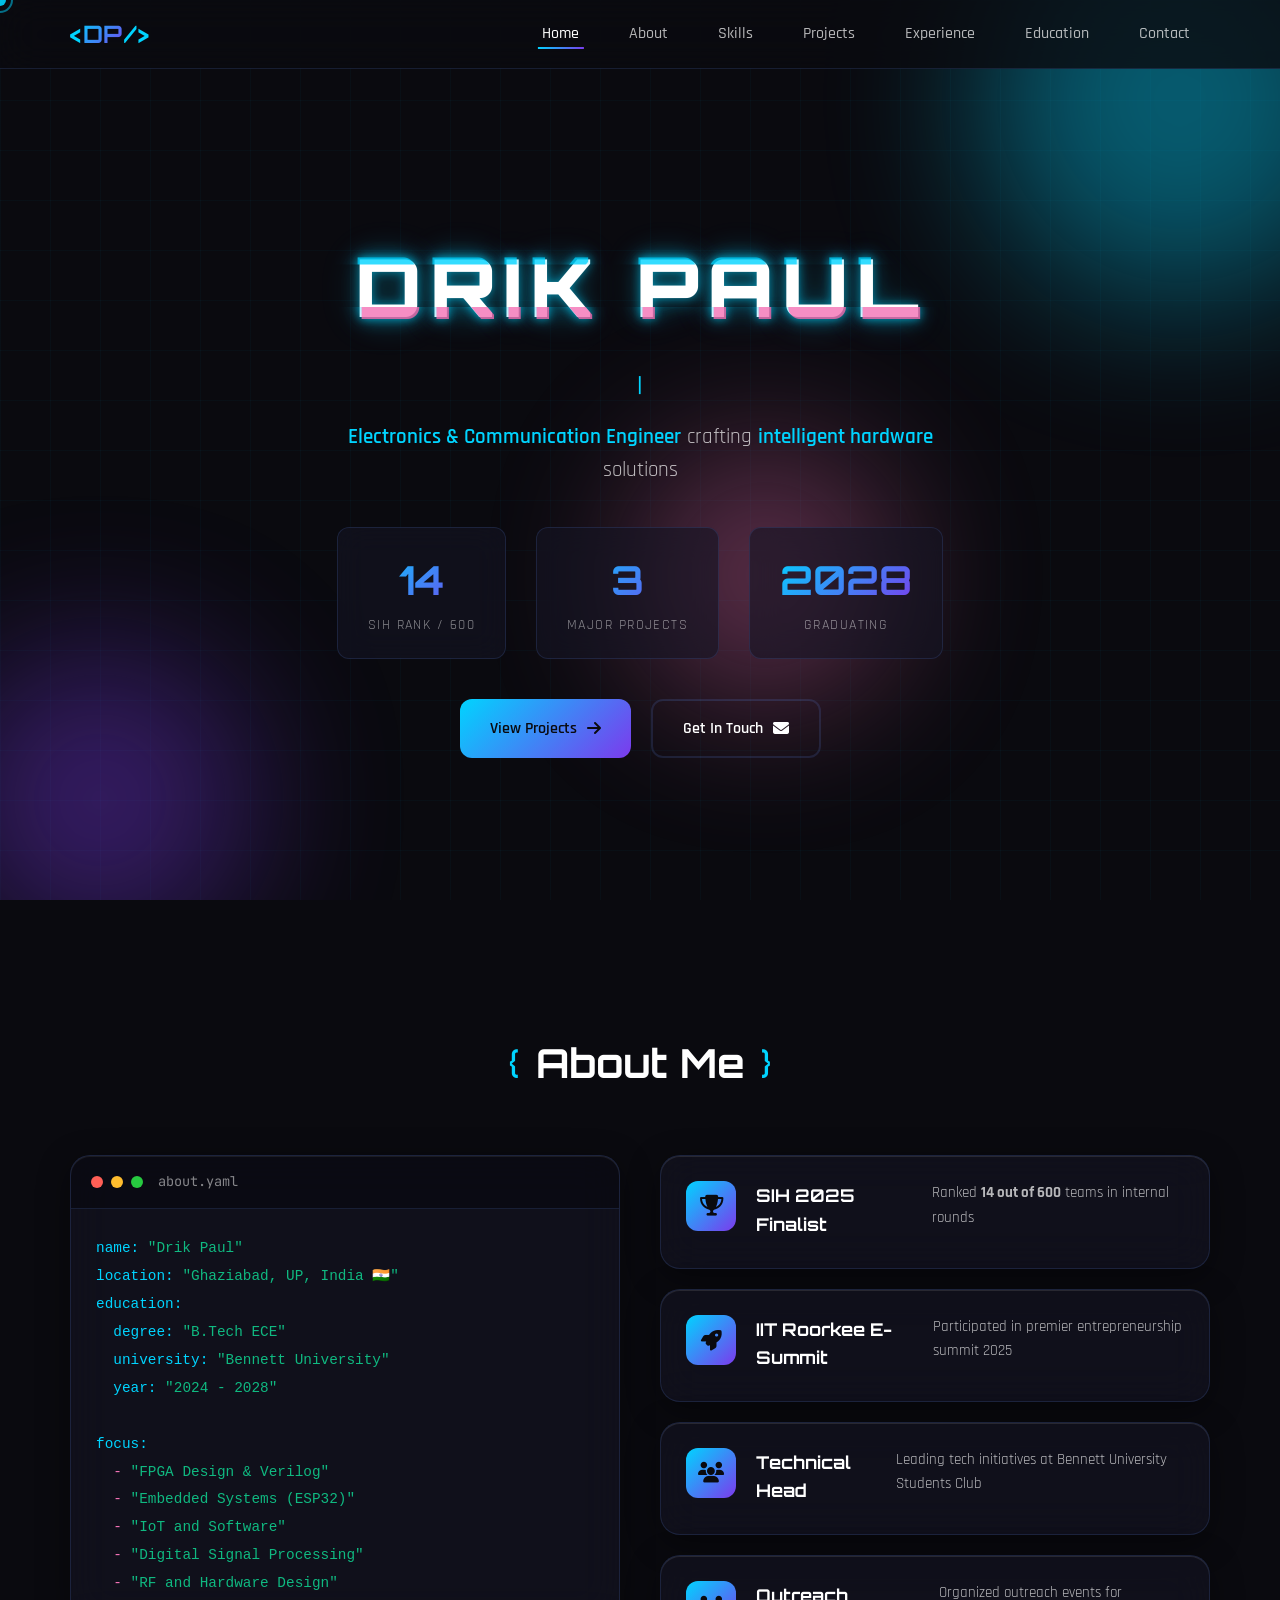
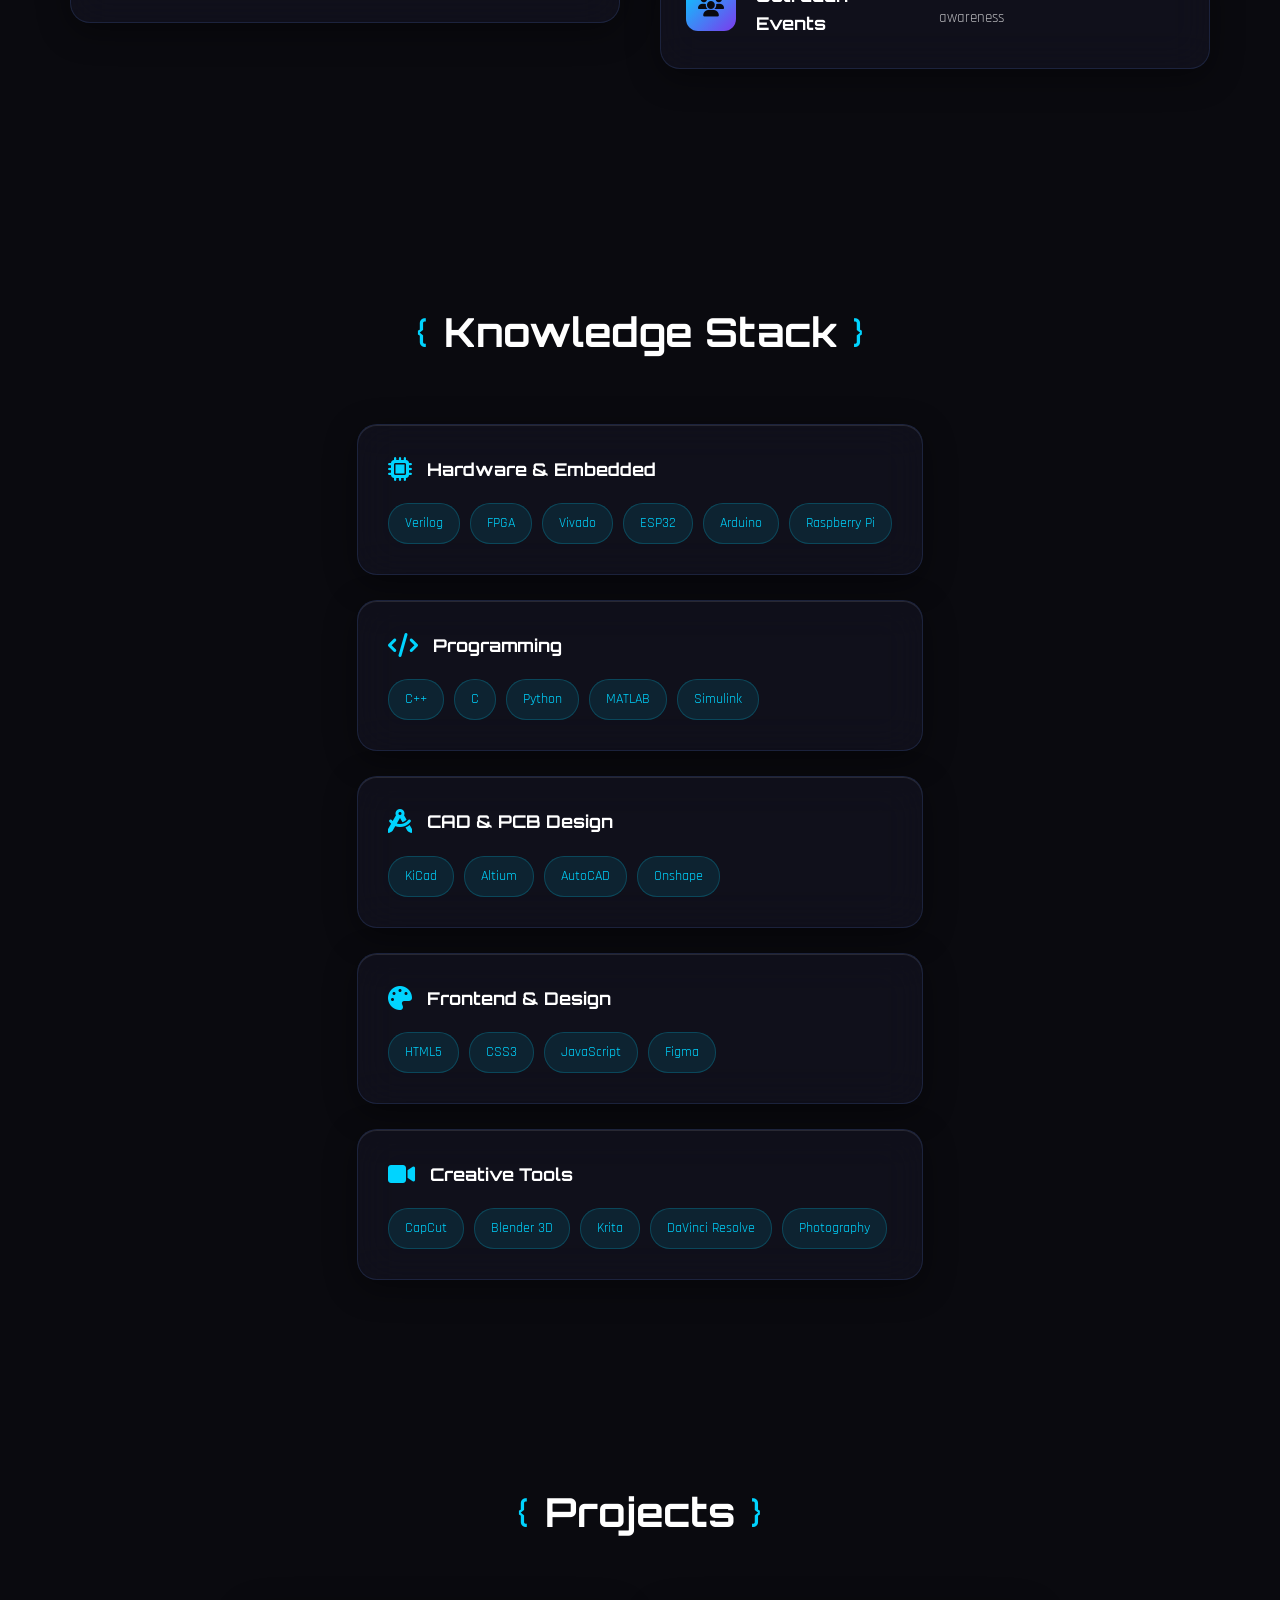
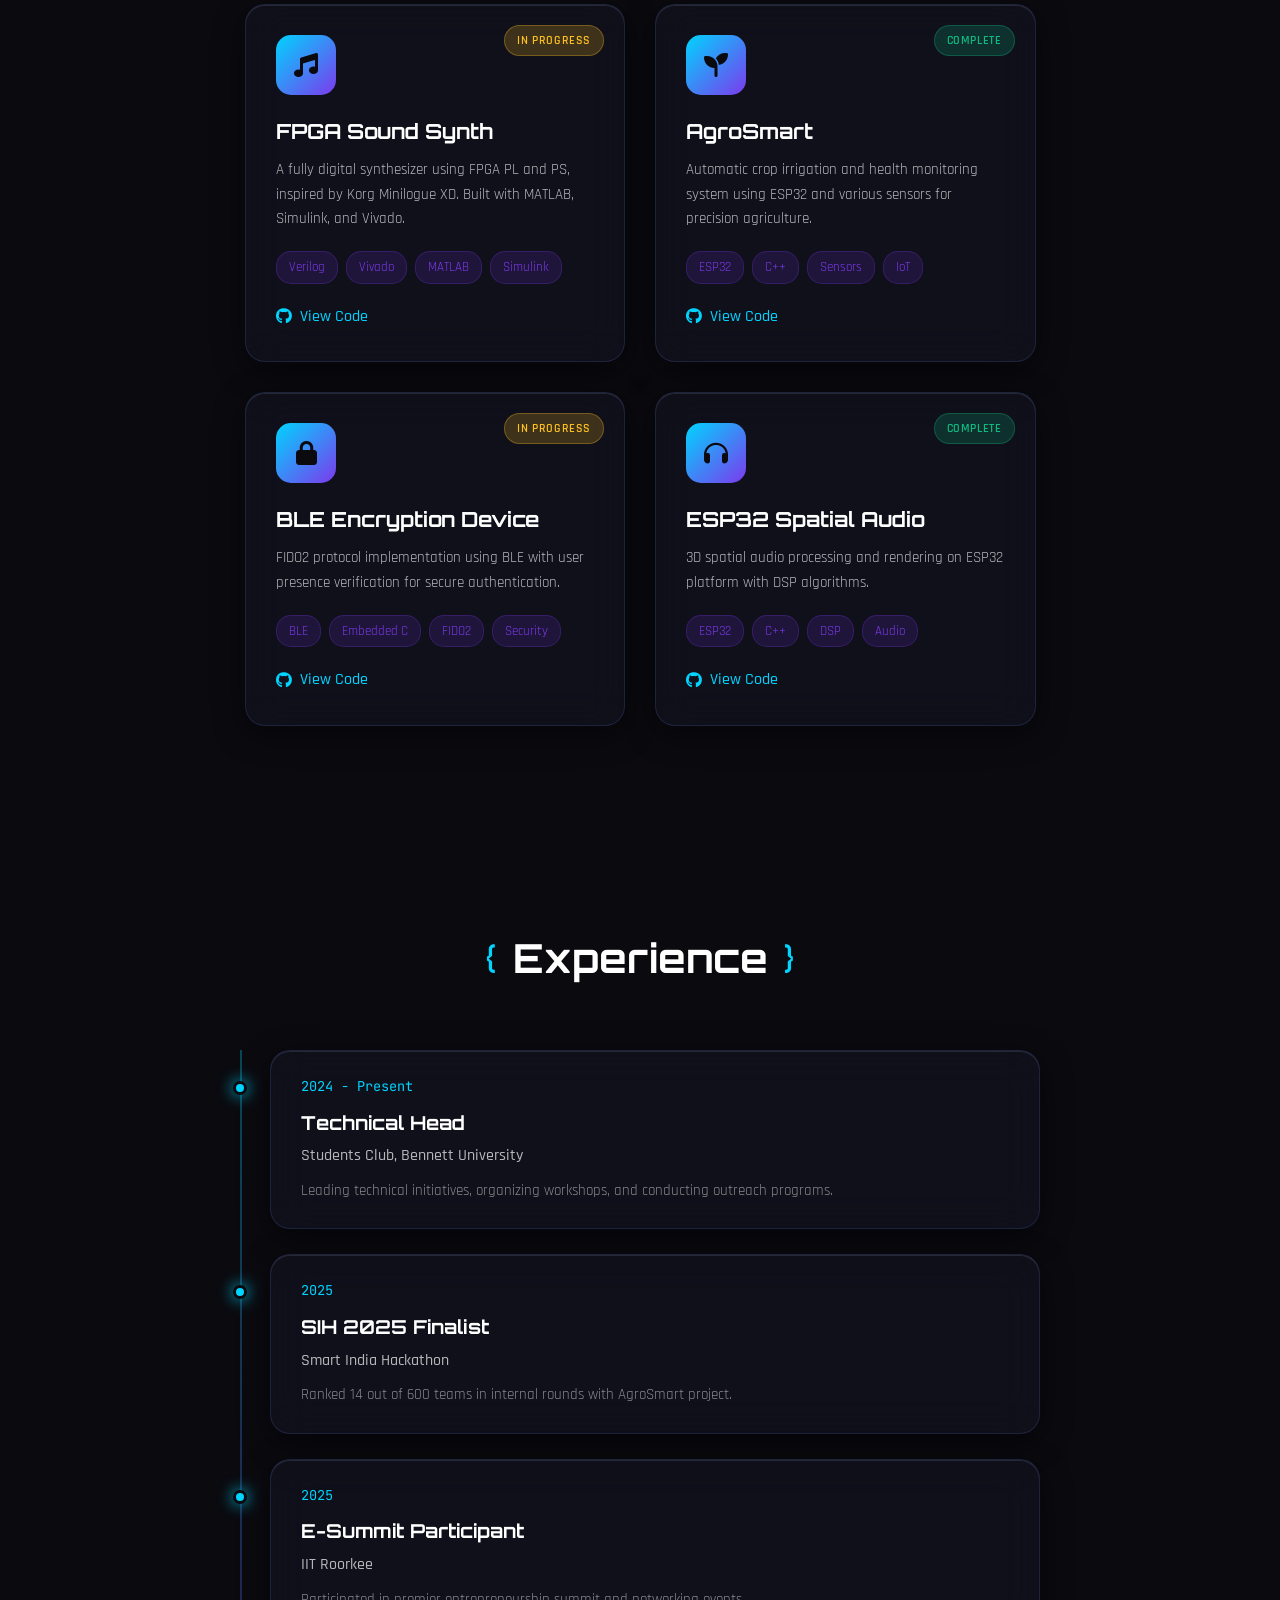
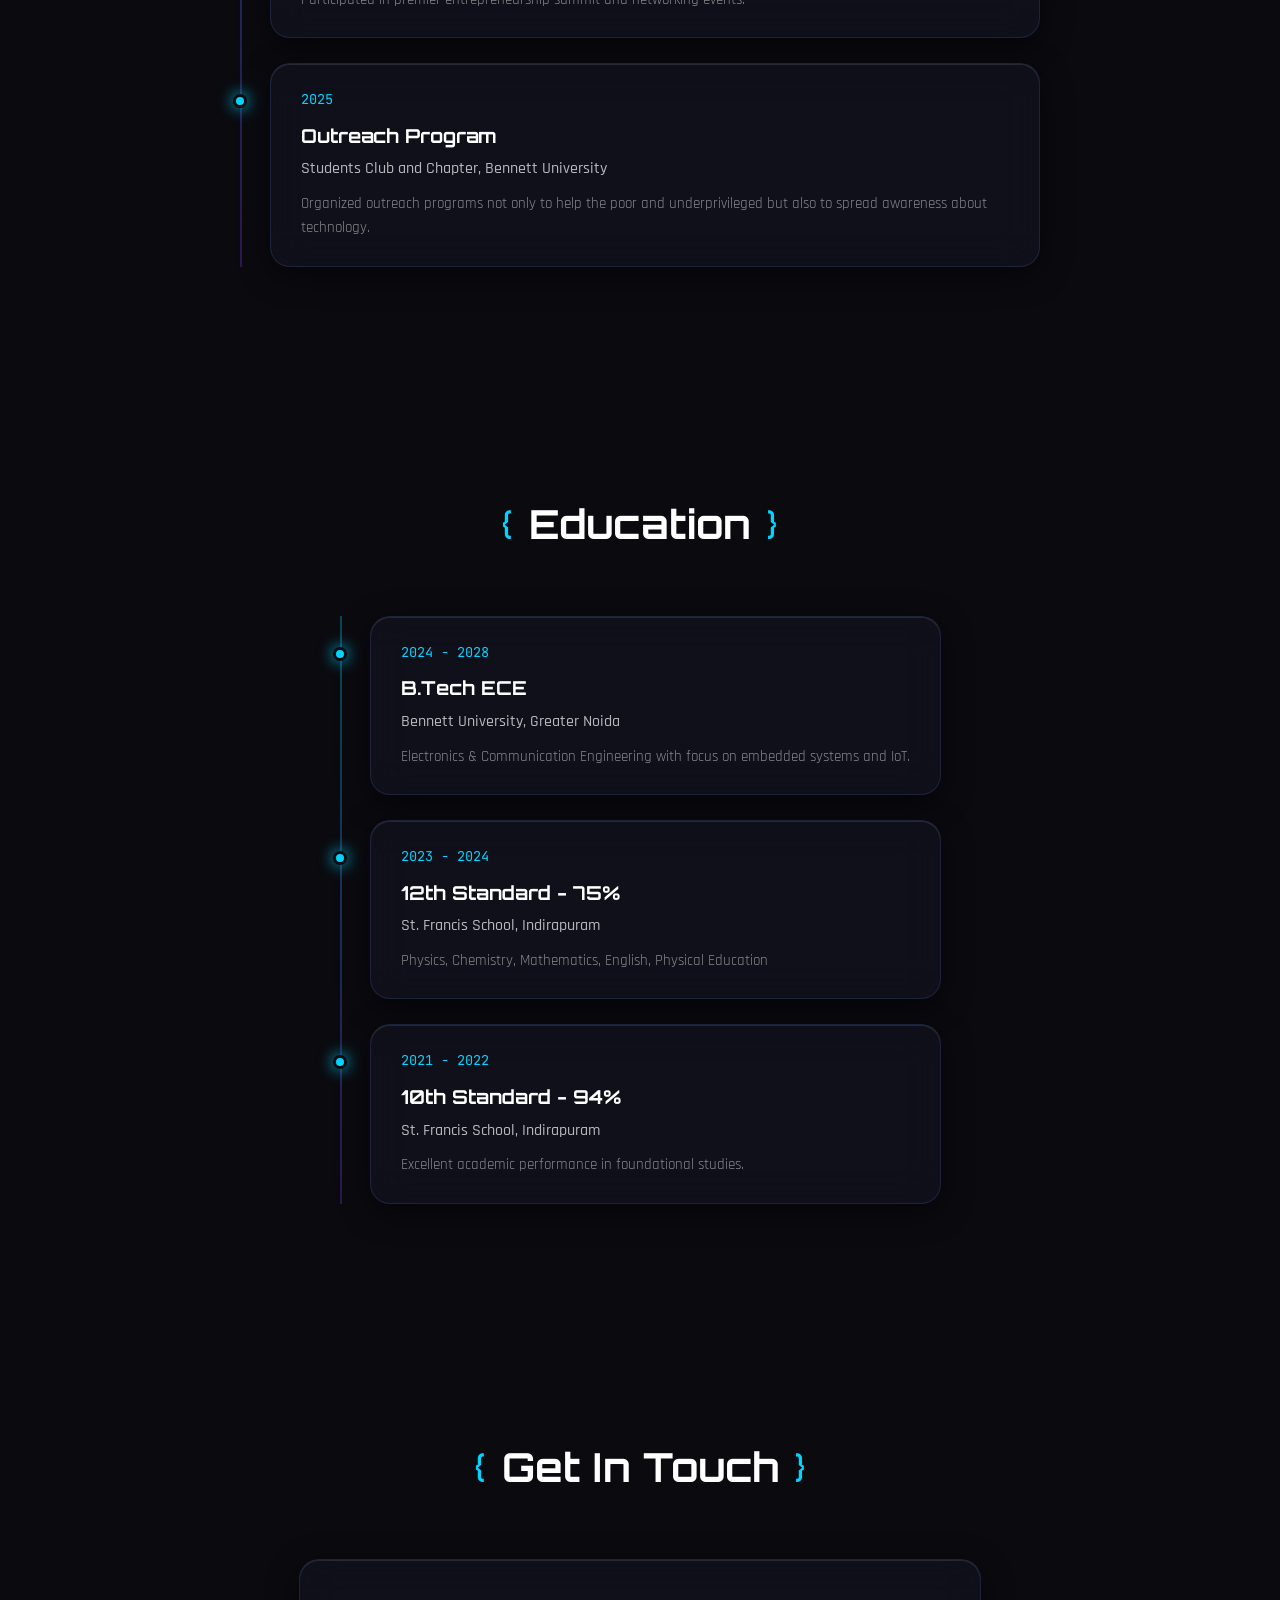
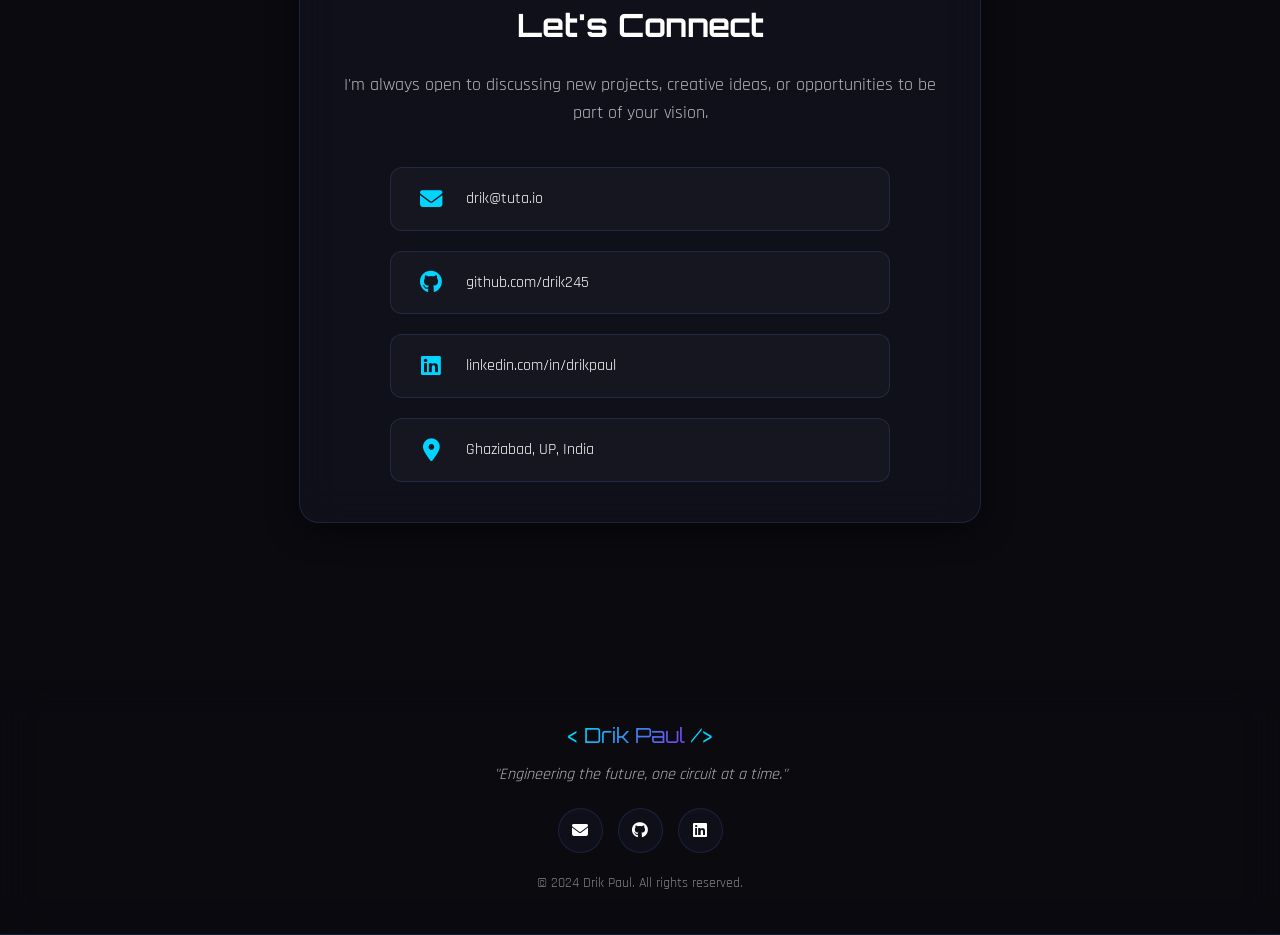
==== docs/index.html @ 2e2f0670 "sorta final change" ====
<!DOCTYPE html>
<html lang="en">

<head>
    <meta charset="UTF-8">
    <meta name="viewport" content="width=device-width, initial-scale=1.0">
    <meta name="description"
        content="Drik Paul - Electronics & Communication Engineer | Embedded Systems Developer | FPGA Designer">
    <meta name="keywords" content="Drik Paul, ECE, Electronics, FPGA, ESP32, Embedded Systems, Bennett University">
    <meta name="author" content="Drik Paul">

    <title>Drik Paul | Engineer & Hardware Developer</title>

    <!-- Google Fonts -->
    <link rel="preconnect" href="https://fonts.googleapis.com">
    <link rel="preconnect" href="https://fonts.gstatic.com" crossorigin>
    <link
        href="https://fonts.googleapis.com/css2?family=Orbitron:wght@400;500;600;700;800;900&family=Rajdhani:wght@300;400;500;600;700&family=JetBrains+Mono:wght@300;400;500&display=swap"
        rel="stylesheet">

    <!-- Font Awesome -->
    <link rel="stylesheet" href="https://cdnjs.cloudflare.com/ajax/libs/font-awesome/6.5.1/css/all.min.css">

    <link rel="stylesheet" href="style.css">
</head>

<body>
    <!-- Particle Canvas for Cursor Trail -->
    <canvas id="particle-canvas"></canvas>

    <!-- Animated Background Grid -->
    <div class="grid-background"></div>
    <div class="glow-orbs">
        <div class="orb orb-1"></div>
        <div class="orb orb-2"></div>
        <div class="orb orb-3"></div>
    </div>

    <!-- Navigation -->
    <nav class="glass-nav">
        <div class="nav-container">
            <a href="#home" class="logo">
                <span class="logo-bracket">&lt;</span>
                <span class="logo-text">DP</span>
                <span class="logo-bracket">/&gt;</span>
            </a>
            <ul class="nav-links">
                <li><a href="#home" class="nav-link active">Home</a></li>
                <li><a href="#about" class="nav-link">About</a></li>
                <li><a href="#skills" class="nav-link">Skills</a></li>
                <li><a href="#projects" class="nav-link">Projects</a></li>
                <li><a href="#experience" class="nav-link">Experience</a></li>
                <li><a href="#education" class="nav-link">Education</a></li>
                <li><a href="#contact" class="nav-link">Contact</a></li>
            </ul>
            <div class="hamburger">
                <span></span>
                <span></span>
                <span></span>
            </div>
        </div>
    </nav>

    <!-- Hero Section -->
    <section id="home" class="hero">
        <div class="hero-content">
            <div class="glitch-container">
                <h1 class="glitch" data-text="DRIK PAUL">DRIK PAUL</h1>
            </div>
            <div class="typing-container">
                <span class="typing-text"></span>
                <span class="cursor">|</span>
            </div>
            <p class="hero-subtitle">
                <span class="highlight">Electronics & Communication Engineer</span> crafting
                <span class="highlight">intelligent hardware</span> solutions
            </p>
            <div class="hero-stats">
                <div class="stat-item glass-card-mini">
                    <span class="stat-number" data-count="14">0</span>
                    <span class="stat-label">SIH Rank / 600</span>
                </div>
                <div class="stat-item glass-card-mini">
                    <span class="stat-number" data-count="3">0</span>
                    <span class="stat-label">Major Projects</span>
                </div>
                <div class="stat-item glass-card-mini">
                    <span class="stat-number" data-count="2028">0</span>
                    <span class="stat-label">Graduating</span>
                </div>
            </div>
            <div class="hero-cta">
                <a href="#projects" class="btn btn-primary">
                    <span>View Projects</span>
                    <i class="fas fa-arrow-right"></i>
                </a>
                <a href="#contact" class="btn btn-secondary">
                    <span>Get In Touch</span>
                    <i class="fas fa-envelope"></i>
                </a>
            </div>
        </div>
        <!-- <div class="scroll-indicator">
            <div class="mouse">
                <div class="wheel"></div>
            </div>
            <span>Scroll Down</span>
        </div> -->
    </section>

    <!-- About Section -->
    <section id="about" class="section">
        <div class="container">
            <h2 class="section-title">
                <span class="title-bracket">{</span>
                About Me
                <span class="title-bracket">}</span>
            </h2>
            <div class="about-grid">
                <div class="about-text glass-card">
                    <div class="terminal-header">
                        <div class="terminal-dots">
                            <span class="dot red"></span>
                            <span class="dot yellow"></span>
                            <span class="dot green"></span>
                        </div>
                        <span class="terminal-title">about.yaml</span>
                    </div>
                    <div class="terminal-body">
                        <pre><code><span class="yaml-key">name:</span> <span class="yaml-value">"Drik Paul"</span>
<span class="yaml-key">location:</span> <span class="yaml-value">"Ghaziabad, UP, India 🇮🇳"</span>
<span class="yaml-key">education:</span>
  <span class="yaml-key">degree:</span> <span class="yaml-value">"B.Tech ECE"</span>
  <span class="yaml-key">university:</span> <span class="yaml-value">"Bennett University"</span>
  <span class="yaml-key">year:</span> <span class="yaml-value">"2024 - 2028"</span>
<!-- <span class="yaml-key">role:</span> <span class="yaml-value">"Technical Head, Students Club"</span> -->
<span class="yaml-key">focus:</span>
  <span class="yaml-dash">-</span> <span class="yaml-value">"FPGA Design & Verilog"</span>
  <span class="yaml-dash">-</span> <span class="yaml-value">"Embedded Systems (ESP32)"</span>
  <span class="yaml-dash">-</span> <span class="yaml-value">"IoT and Software"</span>
  <span class="yaml-dash">-</span> <span class="yaml-value">"Digital Signal Processing"</span>
  <span class="yaml-dash">-</span> <span class="yaml-value">"RF and Hardware Design"</span>
</code></pre>
                    </div>
                </div>
                <div class="about-highlights">
                    <div class="highlight-card glass-card">
                        <div class="highlight-icon">
                            <i class="fas fa-trophy"></i>
                        </div>
                        <h3>SIH 2025 Finalist</h3>
                        <p>Ranked <strong>14 out of 600</strong> teams in internal rounds</p>
                    </div>
                    <div class="highlight-card glass-card">
                        <div class="highlight-icon">
                            <i class="fas fa-rocket"></i>
                        </div>
                        <h3>IIT Roorkee E-Summit</h3>
                        <p>Participated in premier entrepreneurship summit 2025</p>
                    </div>
                    <div class="highlight-card glass-card">
                        <div class="highlight-icon">
                            <i class="fas fa-users"></i>
                        </div>
                        <h3>Technical Head</h3>
                        <p>Leading tech initiatives at Bennett University Students Club</p>
                    </div>
                    <div class="highlight-card glass-card">
                        <div class="highlight-icon">
                            <i class="fas fa-users"></i>
                        </div>
                        <h3>Outreach Events</h3>
                        <p>Organized outreach events for awareness</p>
                    </div>
                </div>
            </div>
        </div>
    </section>

    <!-- Skills Section -->
    <section id="skills" class="section">
        <div class="container">
            <h2 class="section-title">
                <span class="title-bracket">{</span>
                Knowledge Stack
                <span class="title-bracket">}</span>
            </h2>
            <div class="skills-grid">
                <div class="skill-category glass-card">
                    <div class="category-header">
                        <i class="fas fa-microchip"></i>
                        <h3>Hardware & Embedded</h3>
                    </div>
                    <div class="skill-tags">
                        <span class="skill-tag">Verilog</span>
                        <span class="skill-tag">FPGA</span>
                        <span class="skill-tag">Vivado</span>
                        <span class="skill-tag">ESP32</span>
                        <span class="skill-tag">Arduino</span>
                        <span class="skill-tag">Raspberry Pi</span>
                    </div>
                </div>
                <div class="skill-category glass-card">
                    <div class="category-header">
                        <i class="fas fa-code"></i>
                        <h3>Programming</h3>
                    </div>
                    <div class="skill-tags">
                        <span class="skill-tag">C++</span>
                        <span class="skill-tag">C</span>
                        <span class="skill-tag">Python</span>
                        <span class="skill-tag">MATLAB</span>
                        <span class="skill-tag">Simulink</span>
                    </div>
                </div>
                <div class="skill-category glass-card">
                    <div class="category-header">
                        <i class="fas fa-drafting-compass"></i>
                        <h3>CAD & PCB Design</h3>
                    </div>
                    <div class="skill-tags">
                        <span class="skill-tag">KiCad</span>
                        <span class="skill-tag">Altium</span>
                        <span class="skill-tag">AutoCAD</span>
                        <span class="skill-tag">Onshape</span>
                    </div>
                </div>
                <div class="skill-category glass-card">
                    <div class="category-header">
                        <i class="fas fa-palette"></i>
                        <h3>Frontend & Design</h3>
                    </div>
                    <div class="skill-tags">
                        <span class="skill-tag">HTML5</span>
                        <span class="skill-tag">CSS3</span>
                        <span class="skill-tag">JavaScript</span>
                        <span class="skill-tag">Figma</span>
                    </div>
                </div>
                <div class="skill-category glass-card">
                    <div class="category-header">
                        <i class="fas fa-video"></i>
                        <h3>Creative Tools</h3>
                    </div>
                    <div class="skill-tags">
                        <span class="skill-tag">CapCut</span>
                        <span class="skill-tag">Blender 3D</span>
                        <span class="skill-tag">Krita</span>
                        <span class="skill-tag">DaVinci Resolve</span>
                        <span class="skill-tag">Photography</span>
                    </div>
                </div>
            </div>
        </div>
    </section>

    <!-- Projects Section -->
    <section id="projects" class="section">
        <div class="container">
            <h2 class="section-title">
                <span class="title-bracket">{</span>
                Projects
                <span class="title-bracket">}</span>
            </h2>
            <div class="projects-grid">
                <div class="project-card glass-card">
                    <div class="project-status ongoing">In Progress</div>
                    <div class="project-icon">
                        <i class="fas fa-music"></i>
                    </div>
                    <h3>FPGA Sound Synth</h3>
                    <p>A fully digital synthesizer using FPGA PL and PS, inspired by Korg Minilogue XD. Built with
                        MATLAB, Simulink, and Vivado.</p>
                    <div class="project-tech">
                        <span>Verilog</span>
                        <span>Vivado</span>
                        <span>MATLAB</span>
                        <span>Simulink</span>
                    </div>
                    <a href="https://github.com/drik245/FPGASoundSynth" class="project-link" target="_blank">
                        <i class="fab fa-github"></i>
                        <span>View Code</span>
                    </a>
                </div>

                <div class="project-card glass-card">
                    <div class="project-status complete">Complete</div>
                    <div class="project-icon">
                        <i class="fas fa-seedling"></i>
                    </div>
                    <h3>AgroSmart</h3>
                    <p>Automatic crop irrigation and health monitoring system using ESP32 and various sensors for
                        precision agriculture.</p>
                    <div class="project-tech">
                        <span>ESP32</span>
                        <span>C++</span>
                        <span>Sensors</span>
                        <span>IoT</span>
                    </div>
                    <a href="https://github.com/drik245/Verdant_SIH" class="project-link" target="_blank">
                        <i class="fab fa-github"></i>
                        <span>View Code</span>
                    </a>
                </div>

                <div class="project-card glass-card">
                    <div class="project-status ongoing">In Progress</div>
                    <div class="project-icon">
                        <i class="fas fa-lock"></i>
                    </div>
                    <h3>BLE Encryption Device</h3>
                    <p>FIDO2 protocol implementation using BLE with user presence verification for secure
                        authentication.</p>
                    <div class="project-tech">
                        <span>BLE</span>
                        <span>Embedded C</span>
                        <span>FIDO2</span>
                        <span>Security</span>
                    </div>
                    <a href="https://github.com/drik245" class="project-link" target="_blank">
                        <i class="fab fa-github"></i>
                        <span>View Code</span>
                    </a>
                </div>

                <div class="project-card glass-card">
                    <div class="project-status complete">Complete</div>
                    <div class="project-icon">
                        <i class="fas fa-headphones"></i>
                    </div>
                    <h3>ESP32 Spatial Audio</h3>
                    <p>3D spatial audio processing and rendering on ESP32 platform with DSP algorithms.</p>
                    <div class="project-tech">
                        <span>ESP32</span>
                        <span>C++</span>
                        <span>DSP</span>
                        <span>Audio</span>
                    </div>
                    <a href="https://github.com/drik245/ESP32_Spatial_Audio" class="project-link" target="_blank">
                        <i class="fab fa-github"></i>
                        <span>View Code</span>
                    </a>
                </div>
            </div>
        </div>
    </section>

    <!-- Experience Section -->
    <section id="experience" class="section">
        <div class="container">
            <h2 class="section-title">
                <span class="title-bracket">{</span>
                Experience
                <span class="title-bracket">}</span>
            </h2>
            <div class="timeline">
                <!-- <div class="timeline-item glass-card">
                    <div class="timeline-marker"></div>
                    <div class="timeline-date">2024 - 2028</div>
                    <h3>B.Tech ECE</h3>
                    <h4>Bennett University, Greater Noida</h4>
                    <p>Electronics & Communication Engineering with focus on embedded systems and FPGA design.</p>
                </div> -->
                <div class="timeline-item glass-card">
                    <div class="timeline-marker"></div>
                    <div class="timeline-date">2024 - Present</div>
                    <h3>Technical Head</h3>
                    <h4>Students Club, Bennett University</h4>
                    <p>Leading technical initiatives, organizing workshops, and conducting outreach programs.</p>
                </div>
                <div class="timeline-item glass-card">
                    <div class="timeline-marker"></div>
                    <div class="timeline-date">2025</div>
                    <h3>SIH 2025 Finalist</h3>
                    <h4>Smart India Hackathon</h4>
                    <p>Ranked 14 out of 600 teams in internal rounds with AgroSmart project.</p>
                </div>
                <div class="timeline-item glass-card">
                    <div class="timeline-marker"></div>
                    <div class="timeline-date">2025</div>
                    <h3>E-Summit Participant</h3>
                    <h4>IIT Roorkee</h4>
                    <p>Participated in premier entrepreneurship summit and networking events.</p>
                </div>
                <div class="timeline-item glass-card">
                    <div class="timeline-marker"></div>
                    <div class="timeline-date">2025</div>
                    <h3>Outreach Program</h3>
                    <h4>Students Club and Chapter, Bennett University</h4>
                    <p>Organized outreach programs not only to help the poor and underprivileged but also to spread
                        awareness about technology.</p>
                </div>
            </div>
        </div>
    </section>

    <!-- Education Section -->
    <section id="education" class="section">
        <div class="container">
            <h2 class="section-title">
                <span class="title-bracket">{</span>
                Education
                <span class="title-bracket">}</span>
            </h2>
            <div class="timeline">
                <div class="timeline-item glass-card">
                    <div class="timeline-marker"></div>
                    <div class="timeline-date">2024 - 2028</div>
                    <h3>B.Tech ECE</h3>
                    <h4>Bennett University, Greater Noida</h4>
                    <p>Electronics & Communication Engineering with focus on embedded systems and IoT.</p>
                </div>
                <div class="timeline-item glass-card">
                    <div class="timeline-marker"></div>
                    <div class="timeline-date">2023 - 2024</div>
                    <h3>12th Standard - 75%</h3>
                    <h4>St. Francis School, Indirapuram</h4>
                    <p>Physics, Chemistry, Mathematics, English, Physical Education</p>
                </div>
                <div class="timeline-item glass-card">
                    <div class="timeline-marker"></div>
                    <div class="timeline-date">2021 - 2022</div>
                    <h3>10th Standard - 94%</h3>
                    <h4>St. Francis School, Indirapuram</h4>
                    <p>Excellent academic performance in foundational studies.</p>
                </div>
            </div>
        </div>
    </section>

    <!-- Contact Section -->
    <section id="contact" class="section">
        <div class="container">
            <h2 class="section-title">
                <span class="title-bracket">{</span>
                Get In Touch
                <span class="title-bracket">}</span>
            </h2>
            <div class="contact-content">
                <div class="contact-info glass-card">
                    <h3>Let's Connect</h3>
                    <p>I'm always open to discussing new projects, creative ideas, or opportunities to be part of your
                        vision.</p>
                    <div class="contact-links">
                        <a href="mailto:drik@tuta.io" class="contact-link">
                            <i class="fas fa-envelope"></i>
                            <span>drik@tuta.io</span>
                        </a>
                        <a href="https://github.com/drik245" class="contact-link" target="_blank">
                            <i class="fab fa-github"></i>
                            <span>github.com/drik245</span>
                        </a>
                        <a href="https://linkedin.com/in/drikpaul" class="contact-link" target="_blank">
                            <i class="fab fa-linkedin"></i>
                            <span>linkedin.com/in/drikpaul</span>
                        </a>
                        <div class="contact-link">
                            <i class="fas fa-map-marker-alt"></i>
                            <span>Ghaziabad, UP, India</span>
                        </div>
                    </div>
                </div>
                <!-- <div class="contact-cta glass-card">
                    <div class="cta-icon">
                        <i class="fas fa-paper-plane"></i>
                    </div>
                    <h3>Ready to collaborate?</h3>
                    <p>Drop me an email and let's build something amazing together!</p>
                    <a href="mailto:drik@tuta.io" class="btn btn-primary">
                        <span>Send Email</span>
                        <i class="fas fa-arrow-right"></i>
                    </a>
                </div> -->
            </div>
        </div>
    </section>

    <!-- Footer -->
    <footer class="footer glass-nav">
        <div class="container">
            <div class="footer-content">
                <div class="footer-logo">
                    <span class="logo-bracket">&lt;</span>
                    <span class="logo-text">Drik Paul</span>
                    <span class="logo-bracket">/&gt;</span>
                </div>
                <p class="footer-tagline">"Engineering the future, one circuit at a time."</p>
                <div class="footer-social">
                    <a href="mailto:drik@tuta.io" class="social-link"><i class="fas fa-envelope"></i></a>
                    <a href="https://github.com/drik245" class="social-link" target="_blank"><i
                            class="fab fa-github"></i></a>
                    <a href="https://linkedin.com/in/drikpaul" class="social-link" target="_blank"><i
                            class="fab fa-linkedin"></i></a>
                </div>
                <p class="footer-copyright">© 2024 Drik Paul. All rights reserved.</p>
            </div>
        </div>
    </footer>

    <script src="script.js"></script>
</body>

</html>
---- docs/style.css ----
/* ============================================
   DRIK PAUL - PORTFOLIO WEBSITE
   Frosted Glass Theme with Techy Aesthetics
   ============================================ */

/* CSS Variables */
:root {
    /* Colors */
    --bg-dark: #0a0a0f;
    --bg-darker: #050508;
    --glass-bg: rgba(20, 20, 35, 0.6);
    --glass-border: rgba(100, 150, 255, 0.15);
    --glass-shadow: rgba(0, 0, 0, 0.4);

    /* Accent Colors */
    --accent-primary: #00d4ff;
    --accent-secondary: #7c3aed;
    --accent-tertiary: #f472b6;
    --accent-success: #10b981;
    --accent-warning: #fbbf24;

    /* Gradients */
    --gradient-primary: linear-gradient(135deg, #00d4ff 0%, #7c3aed 100%);
    --gradient-glow: linear-gradient(135deg, rgba(0, 212, 255, 0.3) 0%, rgba(124, 58, 237, 0.3) 100%);

    /* Text */
    --text-primary: #ffffff;
    --text-secondary: rgba(255, 255, 255, 0.7);
    --text-muted: rgba(255, 255, 255, 0.5);

    /* Fonts */
    --font-display: 'Orbitron', sans-serif;
    --font-body: 'Rajdhani', sans-serif;
    --font-mono: 'JetBrains Mono', monospace;

    /* Spacing */
    --section-padding: 100px 0;
    --container-width: 1200px;

    /* Transitions */
    --transition-fast: 0.2s ease;
    --transition-normal: 0.3s ease;
    --transition-slow: 0.5s ease;
}

/* Reset & Base */
*,
*::before,
*::after {
    margin: 0;
    padding: 0;
    box-sizing: border-box;
}

html {
    scroll-behavior: smooth;
    cursor: none;
}

body {
    font-family: var(--font-body);
    background: var(--bg-dark);
    color: var(--text-primary);
    line-height: 1.6;
    overflow-x: hidden;
    cursor: none;
}

/* Hide default cursor on all elements */
*,
*::before,
*::after {
    cursor: none !important;
}

/* Particle Canvas */
#particle-canvas {
    position: fixed;
    top: 0;
    left: 0;
    width: 100%;
    height: 100%;
    pointer-events: none;
    z-index: 9999;
}

/* Animated Background */
.grid-background {
    position: fixed;
    top: 0;
    left: 0;
    width: 100%;
    height: 100%;
    background-image:
        linear-gradient(rgba(0, 212, 255, 0.03) 1px, transparent 1px),
        linear-gradient(90deg, rgba(0, 212, 255, 0.03) 1px, transparent 1px);
    background-size: 50px 50px;
    z-index: -2;
    animation: gridMove 20s linear infinite;
}

@keyframes gridMove {
    0% {
        transform: translate(0, 0);
    }

    100% {
        transform: translate(50px, 50px);
    }
}

/* Glowing Orbs */
.glow-orbs {
    position: fixed;
    top: 0;
    left: 0;
    width: 100%;
    height: 100%;
    z-index: -1;
    overflow: hidden;
    pointer-events: none;
}

.orb {
    position: absolute;
    border-radius: 50%;
    filter: blur(80px);
    opacity: 0.4;
    animation: orbFloat 20s ease-in-out infinite;
}

.orb-1 {
    width: 400px;
    height: 400px;
    background: var(--accent-primary);
    top: -100px;
    right: -100px;
    animation-delay: 0s;
}

.orb-2 {
    width: 300px;
    height: 300px;
    background: var(--accent-secondary);
    bottom: -50px;
    left: -50px;
    animation-delay: -7s;
}

.orb-3 {
    width: 250px;
    height: 250px;
    background: var(--accent-tertiary);
    top: 50%;
    left: 50%;
    animation-delay: -14s;
}

@keyframes orbFloat {

    0%,
    100% {
        transform: translate(0, 0) scale(1);
    }

    25% {
        transform: translate(50px, -50px) scale(1.1);
    }

    50% {
        transform: translate(-30px, 30px) scale(0.9);
    }

    75% {
        transform: translate(-50px, -30px) scale(1.05);
    }
}

/* Glass Card Effect */
.glass-card {
    background: var(--glass-bg);
    backdrop-filter: blur(20px);
    -webkit-backdrop-filter: blur(20px);
    border: 1px solid var(--glass-border);
    border-radius: 20px;
    box-shadow:
        0 8px 32px var(--glass-shadow),
        inset 0 1px 0 rgba(255, 255, 255, 0.1);
    transition: all var(--transition-normal);
}

.glass-card:hover {
    border-color: rgba(0, 212, 255, 0.3);
    box-shadow:
        0 8px 32px var(--glass-shadow),
        0 0 30px rgba(0, 212, 255, 0.1),
        inset 0 1px 0 rgba(255, 255, 255, 0.15);
    transform: translateY(-5px);
}

.glass-card-mini {
    background: var(--glass-bg);
    backdrop-filter: blur(15px);
    -webkit-backdrop-filter: blur(15px);
    border: 1px solid var(--glass-border);
    border-radius: 12px;
    padding: 20px 30px;
}

/* Navigation */
.glass-nav {
    position: fixed;
    top: 0;
    left: 0;
    width: 100%;
    z-index: 1000;
    background: rgba(10, 10, 15, 0.8);
    backdrop-filter: blur(20px);
    -webkit-backdrop-filter: blur(20px);
    border-bottom: 1px solid var(--glass-border);
}

.nav-container {
    max-width: var(--container-width);
    margin: 0 auto;
    padding: 15px 30px;
    display: flex;
    justify-content: space-between;
    align-items: center;
}

.logo {
    font-family: var(--font-display);
    font-size: 1.5rem;
    font-weight: 700;
    text-decoration: none;
    display: flex;
    align-items: center;
    gap: 2px;
}

.logo-bracket {
    color: var(--accent-primary);
}

.logo-text {
    color: var(--text-primary);
    background: var(--gradient-primary);
    -webkit-background-clip: text;
    -webkit-text-fill-color: transparent;
    background-clip: text;
}

.nav-links {
    display: flex;
    list-style: none;
    gap: 10px;
}

.nav-link {
    font-family: var(--font-body);
    font-size: 1rem;
    font-weight: 500;
    color: var(--text-secondary);
    text-decoration: none;
    padding: 10px 20px;
    border-radius: 8px;
    transition: all var(--transition-fast);
    position: relative;
}

.nav-link::before {
    content: '';
    position: absolute;
    bottom: 5px;
    left: 50%;
    width: 0;
    height: 2px;
    background: var(--gradient-primary);
    transition: all var(--transition-fast);
    transform: translateX(-50%);
}

.nav-link:hover,
.nav-link.active {
    color: var(--text-primary);
}

.nav-link:hover::before,
.nav-link.active::before {
    width: 60%;
}

.hamburger {
    display: none;
    flex-direction: column;
    gap: 5px;
    cursor: pointer;
    padding: 10px;
}

.hamburger span {
    width: 25px;
    height: 2px;
    background: var(--text-primary);
    transition: all var(--transition-fast);
}

/* Container */
.container {
    max-width: var(--container-width);
    margin: 0 auto;
    padding: 0 30px;
}

/* Sections */
.section {
    padding: var(--section-padding);
    min-height: 100vh;
    display: flex;
    align-items: center;
}

.section-title {
    font-family: var(--font-display);
    font-size: 2.5rem;
    font-weight: 700;
    text-align: center;
    margin-bottom: 60px;
    display: flex;
    align-items: center;
    justify-content: center;
    gap: 15px;
}

.title-bracket {
    color: var(--accent-primary);
    font-weight: 400;
}

/* Hero Section */
.hero {
    min-height: 100vh;
    display: flex;
    flex-direction: column;
    justify-content: center;
    align-items: center;
    text-align: center;
    padding-top: 80px;
    position: relative;
}

.hero-content {
    max-width: 900px;
    padding: 0 30px;
}

/* Glitch Effect */
.glitch-container {
    margin-bottom: 20px;
}

.glitch {
    font-family: var(--font-display);
    font-size: clamp(3rem, 8vw, 5rem);
    font-weight: 900;
    letter-spacing: 0.1em;
    position: relative;
    color: var(--text-primary);
    text-shadow:
        0 0 10px rgba(0, 212, 255, 0.5),
        0 0 20px rgba(0, 212, 255, 0.3),
        0 0 40px rgba(0, 212, 255, 0.2);
    animation: glitch 3s ease-in-out infinite;
}

.glitch::before,
.glitch::after {
    content: attr(data-text);
    position: absolute;
    top: 0;
    left: 0;
    width: 100%;
    height: 100%;
}

.glitch::before {
    color: var(--accent-primary);
    animation: glitch-1 0.3s ease-in-out infinite;
    clip-path: polygon(0 0, 100% 0, 100% 35%, 0 35%);
    transform: translate(-2px, -2px);
    opacity: 0.8;
}

.glitch::after {
    color: var(--accent-tertiary);
    animation: glitch-2 0.3s ease-in-out infinite;
    clip-path: polygon(0 65%, 100% 65%, 100% 100%, 0 100%);
    transform: translate(2px, 2px);
    opacity: 0.8;
}

@keyframes glitch {

    0%,
    100% {
        text-shadow: 0 0 10px rgba(0, 212, 255, 0.5), 0 0 20px rgba(0, 212, 255, 0.3);
    }

    50% {
        text-shadow: 0 0 20px rgba(0, 212, 255, 0.8), 0 0 40px rgba(0, 212, 255, 0.5);
    }
}

@keyframes glitch-1 {

    0%,
    100% {
        transform: translate(0);
    }

    20% {
        transform: translate(-3px, 3px);
    }

    40% {
        transform: translate(-3px, -3px);
    }

    60% {
        transform: translate(3px, 3px);
    }

    80% {
        transform: translate(3px, -3px);
    }
}

@keyframes glitch-2 {

    0%,
    100% {
        transform: translate(0);
    }

    20% {
        transform: translate(3px, -3px);
    }

    40% {
        transform: translate(3px, 3px);
    }

    60% {
        transform: translate(-3px, -3px);
    }

    80% {
        transform: translate(-3px, 3px);
    }
}

/* Typing Animation */
.typing-container {
    font-family: var(--font-mono);
    font-size: 1.2rem;
    color: var(--accent-primary);
    margin-bottom: 20px;
    min-height: 30px;
}

.cursor {
    animation: blink 1s step-end infinite;
}

@keyframes blink {

    0%,
    100% {
        opacity: 1;
    }

    50% {
        opacity: 0;
    }
}

.hero-subtitle {
    font-size: 1.3rem;
    color: var(--text-secondary);
    margin-bottom: 40px;
    max-width: 600px;
    margin-left: auto;
    margin-right: auto;
}

.highlight {
    color: var(--accent-primary);
    font-weight: 600;
}

/* Hero Stats */
.hero-stats {
    display: flex;
    justify-content: center;
    gap: 30px;
    margin-bottom: 40px;
    flex-wrap: wrap;
}

.stat-item {
    text-align: center;
}

.stat-number {
    font-family: var(--font-display);
    font-size: 2.5rem;
    font-weight: 700;
    background: var(--gradient-primary);
    -webkit-background-clip: text;
    -webkit-text-fill-color: transparent;
    background-clip: text;
    display: block;
}

.stat-label {
    font-size: 0.9rem;
    color: var(--text-muted);
    text-transform: uppercase;
    letter-spacing: 0.1em;
}

/* Buttons */
.hero-cta {
    display: flex;
    gap: 20px;
    justify-content: center;
    flex-wrap: wrap;
}

.btn {
    display: inline-flex;
    align-items: center;
    gap: 10px;
    padding: 15px 30px;
    font-family: var(--font-body);
    font-size: 1rem;
    font-weight: 600;
    text-decoration: none;
    border-radius: 12px;
    transition: all var(--transition-normal);
    position: relative;
    overflow: hidden;
}

.btn-primary {
    background: var(--gradient-primary);
    color: var(--bg-dark);
    border: none;
}

.btn-primary::before {
    content: '';
    position: absolute;
    top: 0;
    left: -100%;
    width: 100%;
    height: 100%;
    background: linear-gradient(90deg, transparent, rgba(255, 255, 255, 0.3), transparent);
    transition: left 0.5s ease;
}

.btn-primary:hover::before {
    left: 100%;
}

.btn-primary:hover {
    transform: translateY(-3px);
    box-shadow: 0 10px 30px rgba(0, 212, 255, 0.4);
}

.btn-secondary {
    background: transparent;
    color: var(--text-primary);
    border: 2px solid var(--glass-border);
}

.btn-secondary:hover {
    border-color: var(--accent-primary);
    background: rgba(0, 212, 255, 0.1);
    transform: translateY(-3px);
}

/* Scroll Indicator */
.scroll-indicator {
    position: absolute;
    bottom: 40px;
    left: 50%;
    transform: translateX(-50%);
    display: flex;
    flex-direction: column;
    align-items: center;
    gap: 10px;
    animation: bounce 2s ease-in-out infinite;
}

.mouse {
    width: 26px;
    height: 40px;
    border: 2px solid var(--glass-border);
    border-radius: 15px;
    position: relative;
}

.wheel {
    width: 4px;
    height: 8px;
    background: var(--accent-primary);
    border-radius: 2px;
    position: absolute;
    top: 8px;
    left: 50%;
    transform: translateX(-50%);
    animation: scroll 1.5s ease-in-out infinite;
}

@keyframes scroll {

    0%,
    100% {
        opacity: 1;
        top: 8px;
    }

    50% {
        opacity: 0.5;
        top: 20px;
    }
}

@keyframes bounce {

    0%,
    100% {
        transform: translateX(-50%) translateY(0);
    }

    50% {
        transform: translateX(-50%) translateY(10px);
    }
}

.scroll-indicator span {
    font-size: 0.75rem;
    color: var(--text-muted);
    text-transform: uppercase;
    letter-spacing: 0.2em;
}

/* About Section */
.about-grid {
    display: grid;
    grid-template-columns: 1fr 1fr;
    gap: 40px;
    align-items: start;
}

.about-text {
    padding: 0;
    overflow: hidden;
}

.terminal-header {
    display: flex;
    align-items: center;
    gap: 15px;
    padding: 15px 20px;
    background: rgba(0, 0, 0, 0.3);
    border-bottom: 1px solid var(--glass-border);
}

.terminal-dots {
    display: flex;
    gap: 8px;
}

.dot {
    width: 12px;
    height: 12px;
    border-radius: 50%;
}

.dot.red {
    background: #ff5f56;
}

.dot.yellow {
    background: #ffbd2e;
}

.dot.green {
    background: #27ca40;
}

.terminal-title {
    font-family: var(--font-mono);
    font-size: 0.85rem;
    color: var(--text-muted);
}

.terminal-body {
    padding: 25px;
}

.terminal-body pre {
    font-family: var(--font-mono);
    font-size: 0.9rem;
    line-height: 1.8;
}

.yaml-key {
    color: var(--accent-primary);
}

.yaml-value {
    color: var(--accent-success);
}

.yaml-dash {
    color: var(--accent-tertiary);
}

.about-highlights {
    display: flex;
    flex-direction: column;
    gap: 20px;
}

.highlight-card {
    padding: 25px;
    display: flex;
    align-items: flex-start;
    gap: 20px;
}

.highlight-icon {
    width: 50px;
    height: 50px;
    background: var(--gradient-primary);
    border-radius: 12px;
    display: flex;
    align-items: center;
    justify-content: center;
    font-size: 1.3rem;
    color: var(--bg-dark);
    flex-shrink: 0;
}

.highlight-card h3 {
    font-family: var(--font-display);
    font-size: 1.1rem;
    margin-bottom: 5px;
}

.highlight-card p {
    color: var(--text-secondary);
    font-size: 0.95rem;
}

/* Skills Section */
.skills-grid {
    display: grid;
    grid-template-columns: repeat(auto-fit, minmax(280px, 1fr));
    gap: 25px;
}

.skill-category {
    padding: 30px;
}

.category-header {
    display: flex;
    align-items: center;
    gap: 15px;
    margin-bottom: 20px;
}

.category-header i {
    font-size: 1.5rem;
    color: var(--accent-primary);
}

.category-header h3 {
    font-family: var(--font-display);
    font-size: 1.1rem;
}

.skill-tags {
    display: flex;
    flex-wrap: wrap;
    gap: 10px;
}

.skill-tag {
    padding: 8px 16px;
    background: rgba(0, 212, 255, 0.1);
    border: 1px solid rgba(0, 212, 255, 0.2);
    border-radius: 20px;
    font-size: 0.9rem;
    color: var(--accent-primary);
    transition: all var(--transition-fast);
}

.skill-tag:hover {
    background: rgba(0, 212, 255, 0.2);
    border-color: var(--accent-primary);
    transform: translateY(-2px);
}

/* Projects Section */
.projects-grid {
    display: grid;
    grid-template-columns: repeat(auto-fit, minmax(300px, 1fr));
    gap: 30px;
}

.project-card {
    padding: 30px;
    position: relative;
    overflow: hidden;
}

.project-status {
    position: absolute;
    top: 20px;
    right: 20px;
    padding: 5px 12px;
    border-radius: 20px;
    font-size: 0.75rem;
    font-weight: 600;
    text-transform: uppercase;
    letter-spacing: 0.05em;
}

.project-status.complete {
    background: rgba(16, 185, 129, 0.2);
    color: var(--accent-success);
    border: 1px solid rgba(16, 185, 129, 0.3);
}

.project-status.ongoing {
    background: rgba(251, 191, 36, 0.2);
    color: var(--accent-warning);
    border: 1px solid rgba(251, 191, 36, 0.3);
}

.project-icon {
    width: 60px;
    height: 60px;
    background: var(--gradient-primary);
    border-radius: 15px;
    display: flex;
    align-items: center;
    justify-content: center;
    font-size: 1.5rem;
    color: var(--bg-dark);
    margin-bottom: 20px;
}

.project-card h3 {
    font-family: var(--font-display);
    font-size: 1.3rem;
    margin-bottom: 10px;
}

.project-card p {
    color: var(--text-secondary);
    font-size: 0.95rem;
    margin-bottom: 20px;
    line-height: 1.6;
}

.project-tech {
    display: flex;
    flex-wrap: wrap;
    gap: 8px;
    margin-bottom: 20px;
}

.project-tech span {
    padding: 5px 12px;
    background: rgba(124, 58, 237, 0.15);
    border: 1px solid rgba(124, 58, 237, 0.25);
    border-radius: 15px;
    font-size: 0.8rem;
    color: var(--accent-secondary);
}

.project-link {
    display: inline-flex;
    align-items: center;
    gap: 8px;
    color: var(--accent-primary);
    text-decoration: none;
    font-weight: 500;
    transition: all var(--transition-fast);
}

.project-link:hover {
    gap: 12px;
}

/* Timeline / Experience */
.timeline {
    position: relative;
    max-width: 800px;
    margin: 0 auto;
}

.timeline::before {
    content: '';
    position: absolute;
    left: 0;
    top: 0;
    width: 2px;
    height: 100%;
    background: var(--gradient-primary);
    opacity: 0.3;
}

.timeline-item {
    padding: 25px 30px;
    margin-left: 30px;
    margin-bottom: 25px;
    position: relative;
}

.timeline-marker {
    position: absolute;
    left: -38px;
    top: 30px;
    width: 14px;
    height: 14px;
    background: var(--accent-primary);
    border-radius: 50%;
    border: 3px solid var(--bg-dark);
    box-shadow: 0 0 15px var(--accent-primary);
}

.timeline-date {
    font-family: var(--font-mono);
    font-size: 0.85rem;
    color: var(--accent-primary);
    margin-bottom: 10px;
}

.timeline-item h3 {
    font-family: var(--font-display);
    font-size: 1.2rem;
    margin-bottom: 5px;
}

.timeline-item h4 {
    color: var(--text-secondary);
    font-weight: 500;
    font-size: 1rem;
    margin-bottom: 10px;
}

.timeline-item p {
    color: var(--text-muted);
    font-size: 0.95rem;
}

/* Contact Section */
.contact-content {
    display: flex;
    flex-direction: column;
    align-items: center;
    max-width: 800px;
    margin: 0 auto;
}

.contact-info {
    padding: 40px;
    text-align: center;
    width: 100%;
}

.contact-info h3 {
    font-family: var(--font-display);
    font-size: 2rem;
    margin-bottom: 20px;
}

.contact-info>p {
    color: var(--text-secondary);
    margin-bottom: 40px;
    font-size: 1.1rem;
    max-width: 600px;
    margin-left: auto;
    margin-right: auto;
}

.contact-links {
    display: flex;
    flex-direction: column;
    gap: 20px;
    width: 100%;
    max-width: 500px;
    margin: 0 auto;
}

.contact-link {
    display: flex;
    align-items: center;
    gap: 20px;
    color: var(--text-primary);
    text-decoration: none;
    padding: 18px 25px;
    background: rgba(255, 255, 255, 0.03);
    border: 1px solid var(--glass-border);
    border-radius: 12px;
    transition: all var(--transition-fast);
}

.contact-link:hover {
    background: rgba(0, 212, 255, 0.1);
    border-color: var(--accent-primary);
    transform: translateY(-3px);
    box-shadow: 0 5px 15px rgba(0, 0, 0, 0.2);
}

.contact-link i {
    font-size: 1.4rem;
    color: var(--accent-primary);
    width: 30px;
    text-align: center;
}

.contact-cta {
    padding: 40px;
    text-align: center;
    display: flex;
    flex-direction: column;
    align-items: center;
    justify-content: center;
}

.cta-icon {
    width: 80px;
    height: 80px;
    background: var(--gradient-primary);
    border-radius: 50%;
    display: flex;
    align-items: center;
    justify-content: center;
    font-size: 2rem;
    color: var(--bg-dark);
    margin-bottom: 25px;
    animation: pulse 2s ease-in-out infinite;
}

@keyframes pulse {

    0%,
    100% {
        transform: scale(1);
        box-shadow: 0 0 0 0 rgba(0, 212, 255, 0.4);
    }

    50% {
        transform: scale(1.05);
        box-shadow: 0 0 30px 10px rgba(0, 212, 255, 0.2);
    }
}

.contact-cta h3 {
    font-family: var(--font-display);
    font-size: 1.3rem;
    margin-bottom: 10px;
}

.contact-cta>p {
    color: var(--text-secondary);
    margin-bottom: 25px;
}

/* Footer */
.footer {
    position: relative;
    padding: 40px 0;
    margin-top: 50px;
}

.footer-content {
    text-align: center;
}

.footer-logo {
    font-family: var(--font-display);
    font-size: 1.3rem;
    margin-bottom: 10px;
}

.footer-tagline {
    color: var(--text-secondary);
    font-style: italic;
    margin-bottom: 20px;
}

.footer-social {
    display: flex;
    justify-content: center;
    gap: 15px;
    margin-bottom: 20px;
}

.social-link {
    width: 45px;
    height: 45px;
    background: var(--glass-bg);
    border: 1px solid var(--glass-border);
    border-radius: 50%;
    display: flex;
    align-items: center;
    justify-content: center;
    color: var(--text-primary);
    text-decoration: none;
    transition: all var(--transition-fast);
}

.social-link:hover {
    background: var(--accent-primary);
    color: var(--bg-dark);
    transform: translateY(-5px);
}

.footer-copyright {
    color: var(--text-muted);
    font-size: 0.85rem;
}

/* Responsive Design */
@media (max-width: 992px) {
    .about-grid {
        grid-template-columns: 1fr;
    }

    .contact-content {
        grid-template-columns: 1fr;
    }
}

@media (max-width: 768px) {
    .nav-links {
        position: fixed;
        top: 70px;
        left: 0;
        width: 100%;
        background: rgba(10, 10, 15, 0.95);
        backdrop-filter: blur(20px);
        flex-direction: column;
        padding: 30px;
        gap: 5px;
        transform: translateY(-150%);
        opacity: 0;
        transition: all var(--transition-normal);
    }

    .nav-links.active {
        transform: translateY(0);
        opacity: 1;
    }

    .hamburger {
        display: flex;
    }

    .hamburger.active span:nth-child(1) {
        transform: rotate(45deg) translate(5px, 5px);
    }

    .hamburger.active span:nth-child(2) {
        opacity: 0;
    }

    .hamburger.active span:nth-child(3) {
        transform: rotate(-45deg) translate(5px, -5px);
    }

    .section-title {
        font-size: 2rem;
    }

    .hero-stats {
        gap: 15px;
    }

    .stat-number {
        font-size: 2rem;
    }

    .timeline::before {
        left: 7px;
    }

    .timeline-item {
        margin-left: 40px;
    }

    .timeline-marker {
        left: -33px;
    }
}

@media (max-width: 480px) {
    .glitch {
        font-size: 2.5rem;
    }

    .hero-cta {
        flex-direction: column;
        align-items: center;
    }

    .btn {
        width: 100%;
        justify-content: center;
    }

    .glass-card-mini {
        padding: 15px 20px;
    }
}

/* Smooth reveal animations */
.reveal {
    opacity: 0;
    transform: translateY(30px);
    transition: all 0.8s ease;
}

.reveal.active {
    opacity: 1;
    transform: translateY(0);
}
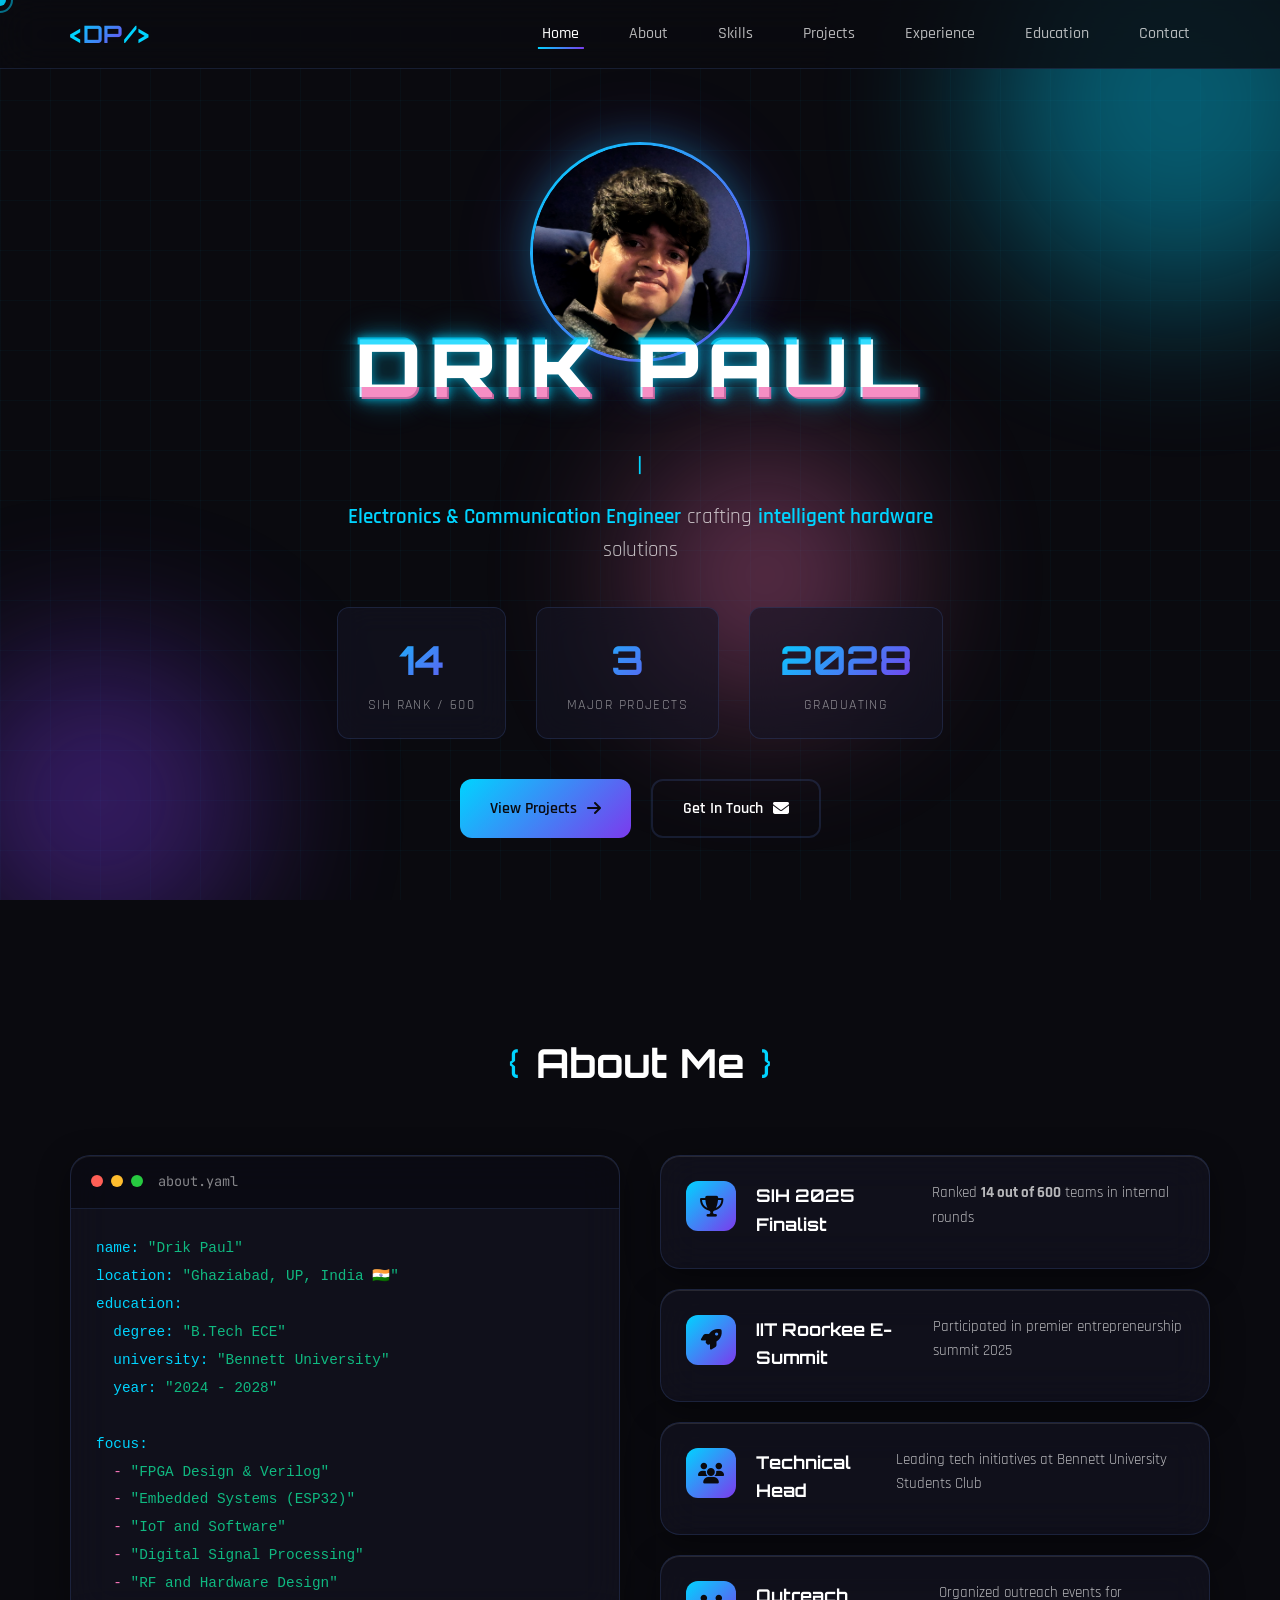
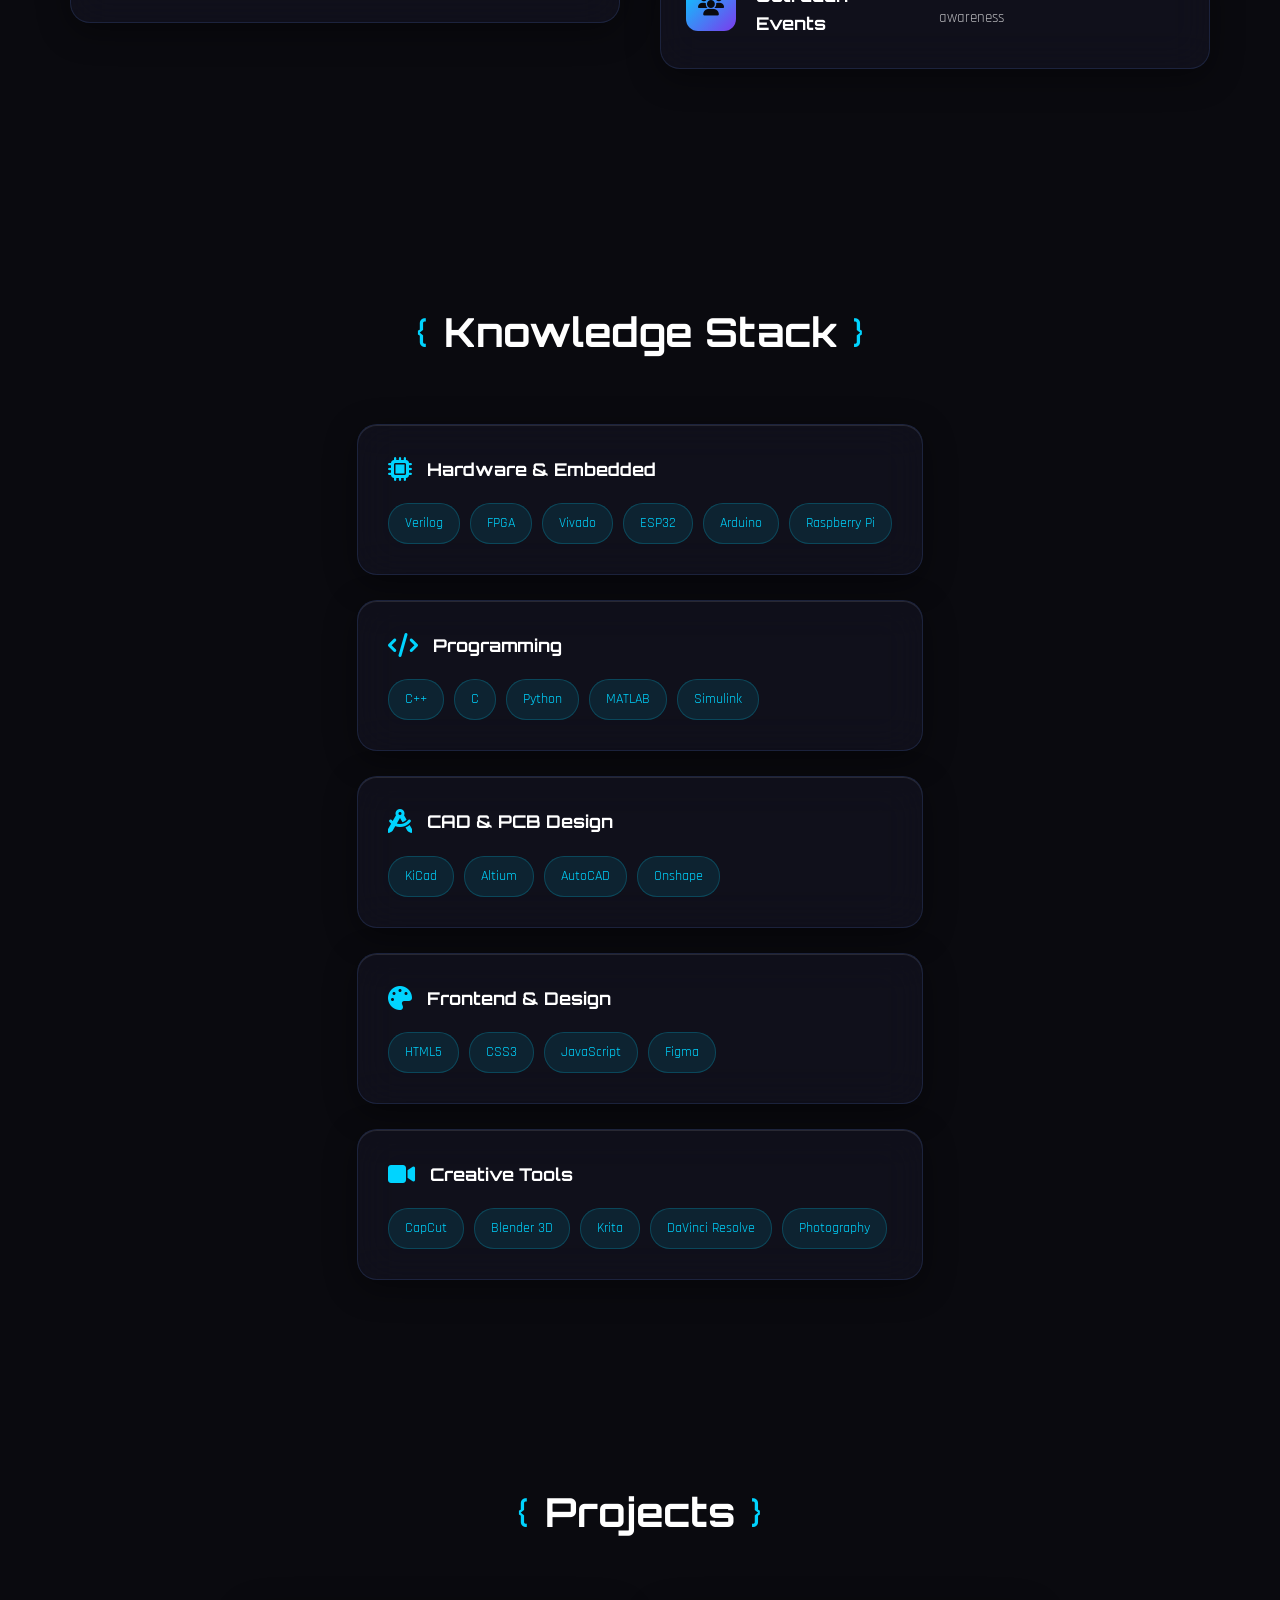
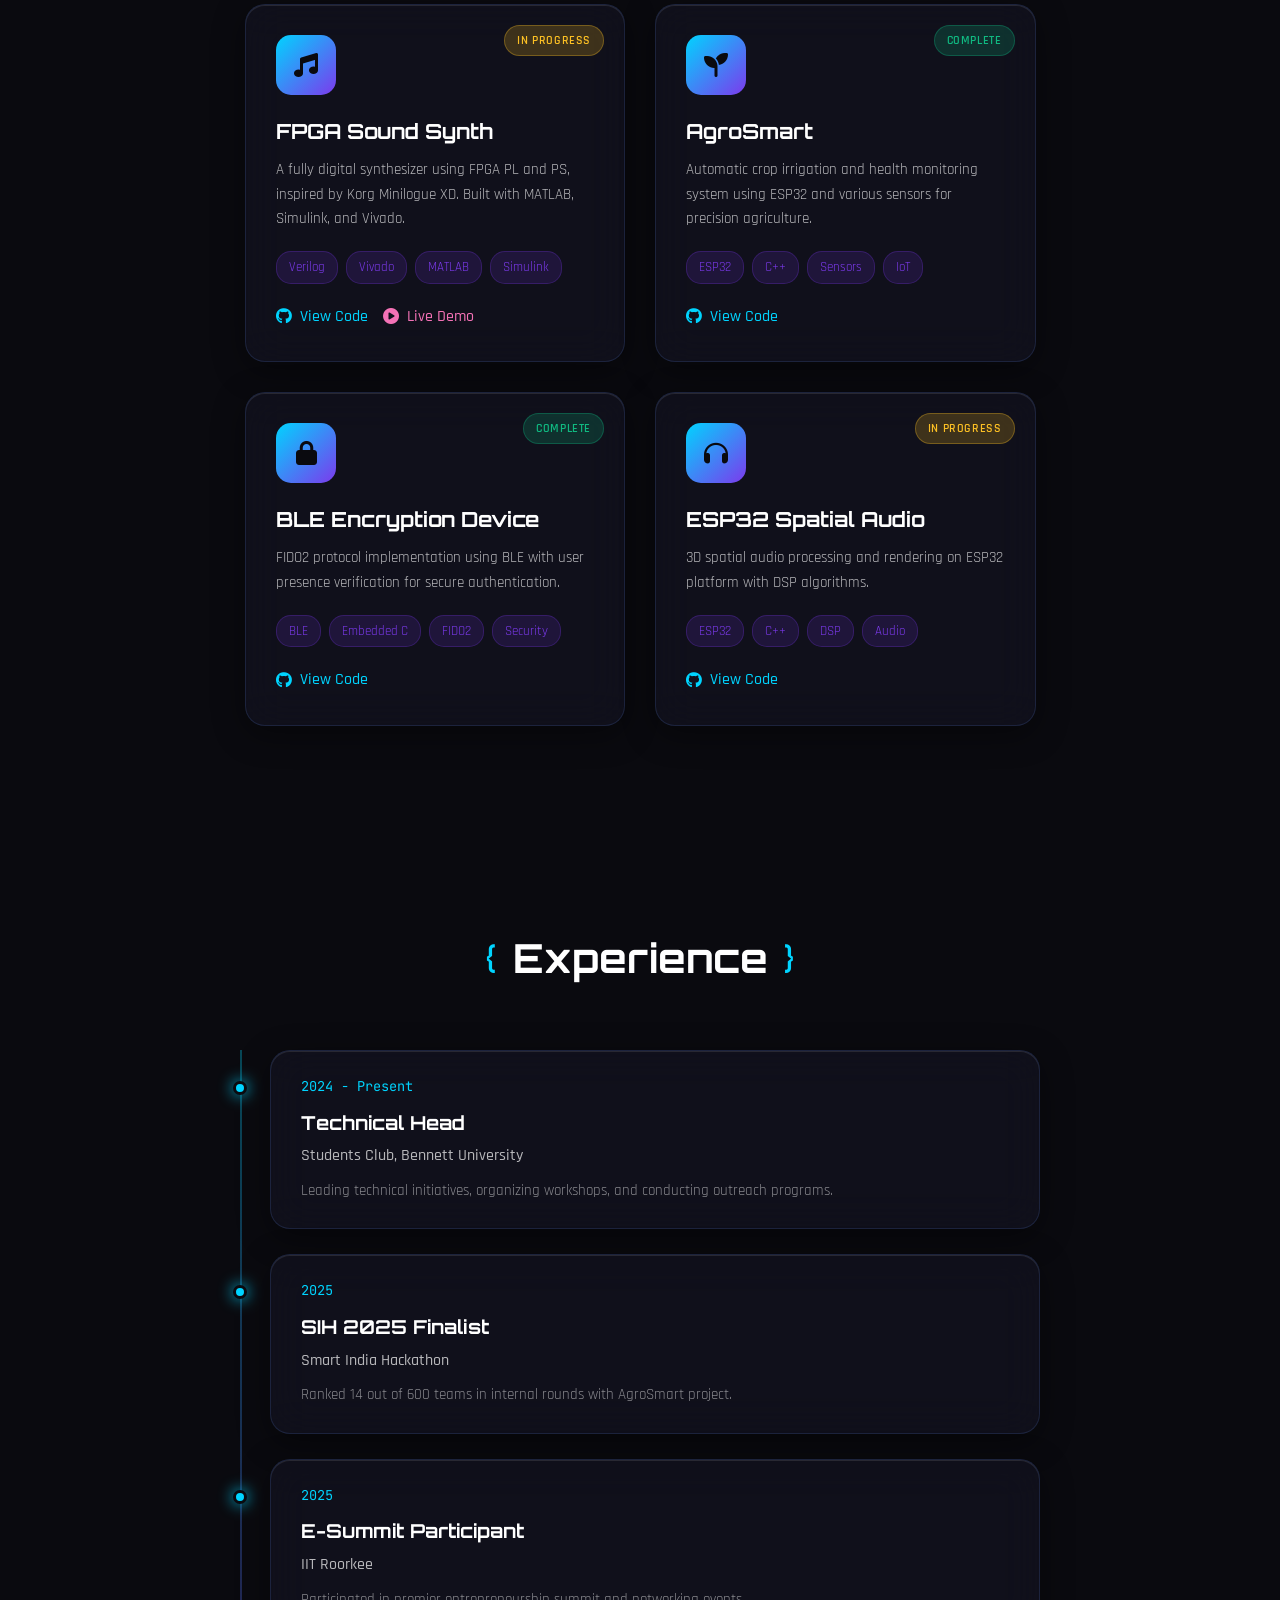
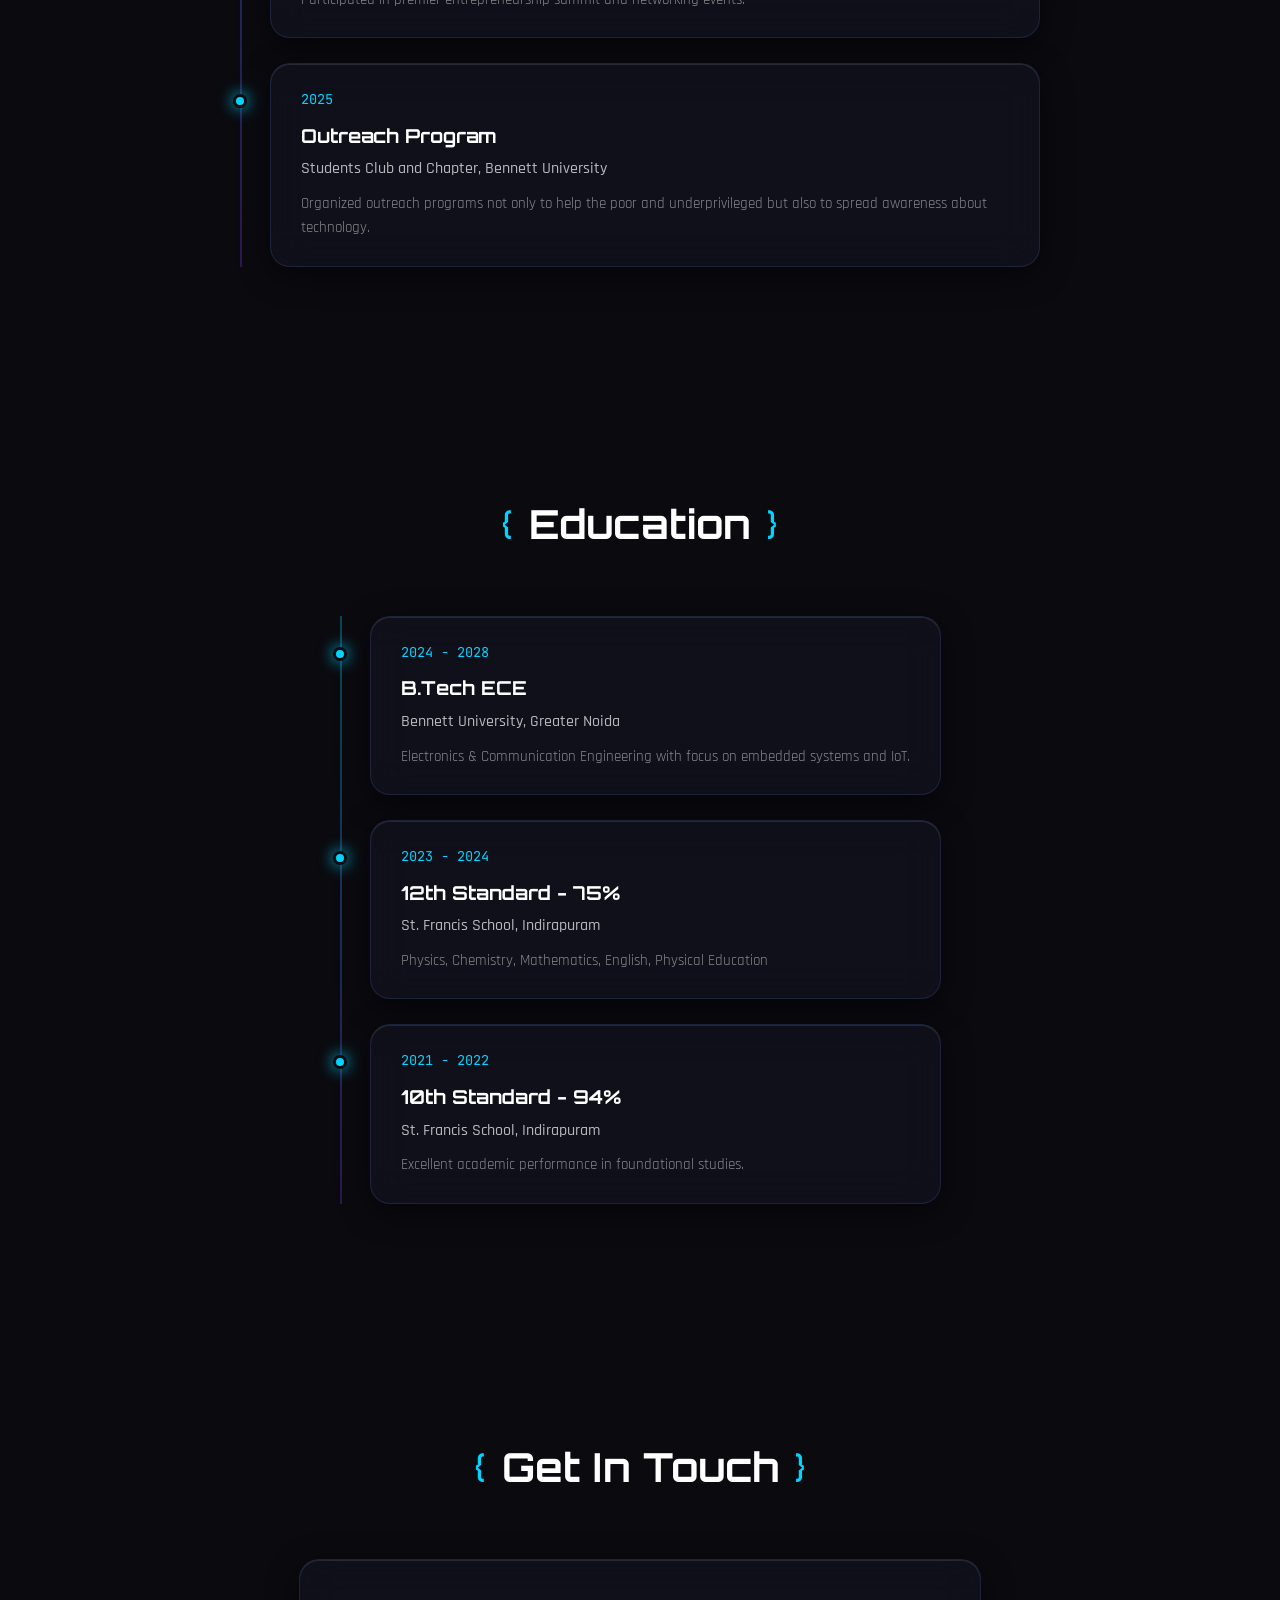
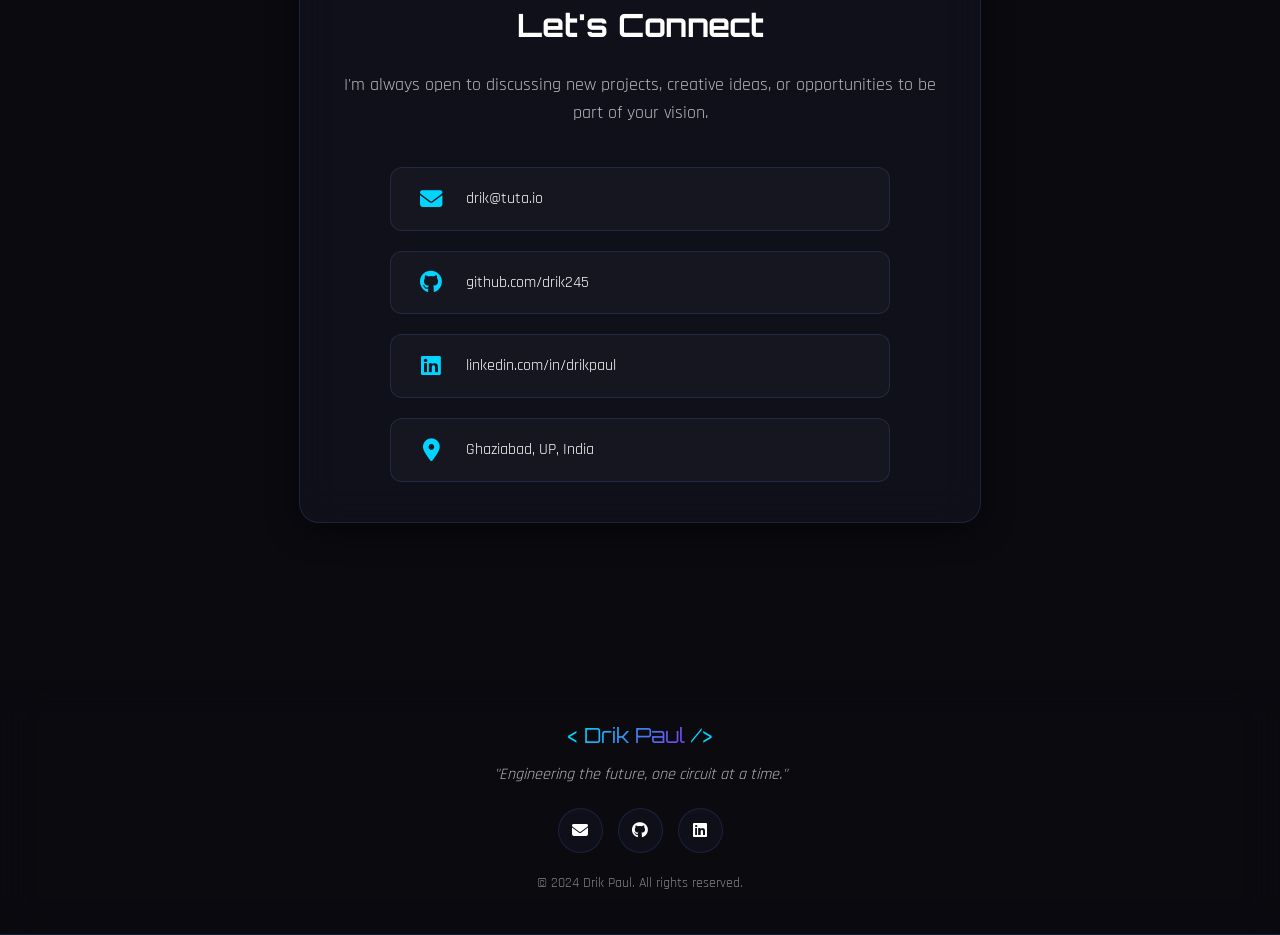
==== commit baf70a86: "Added pics ans minor tweaks" ====
--- a/docs/index.html
+++ b/docs/index.html
@@ -64,6 +64,13 @@
     <!-- Hero Section -->
     <section id="home" class="hero">
         <div class="hero-content">
+            <!-- Hero Photo Container -->
+            <div class="hero-photo-wrapper">
+                <div class="hero-photo-container">
+                    <img src="drik.jpg" alt="Drik Paul" class="hero-photo" id="heroPhoto">
+                    <div class="photo-dust-overlay" id="photoDust"></div>
+                </div>
+            </div>
             <div class="glitch-container">
                 <h1 class="glitch" data-text="DRIK PAUL">DRIK PAUL</h1>
             </div>
@@ -277,10 +284,17 @@
                         <span>MATLAB</span>
                         <span>Simulink</span>
                     </div>
-                    <a href="https://github.com/drik245/FPGASoundSynth" class="project-link" target="_blank">
-                        <i class="fab fa-github"></i>
-                        <span>View Code</span>
-                    </a>
+                    <div class="project-links-container">
+                        <a href="https://github.com/drik245/FPGASoundSynth" class="project-link" target="_blank">
+                            <i class="fab fa-github"></i>
+                            <span>View Code</span>
+                        </a>
+                        <a href="https://drik245.github.io/FPGASoundSynth/" class="project-link demo-link"
+                            target="_blank">
+                            <i class="fas fa-play-circle"></i>
+                            <span>Live Demo</span>
+                        </a>
+                    </div>
                 </div>
 
                 <div class="project-card glass-card">
@@ -304,7 +318,7 @@
                 </div>
 
                 <div class="project-card glass-card">
-                    <div class="project-status ongoing">In Progress</div>
+                    <div class="project-status complete">Complete</div>
                     <div class="project-icon">
                         <i class="fas fa-lock"></i>
                     </div>
@@ -324,7 +338,7 @@
                 </div>
 
                 <div class="project-card glass-card">
-                    <div class="project-status complete">Complete</div>
+                    <div class="project-status ongoing">In Progress</div>
                     <div class="project-icon">
                         <i class="fas fa-headphones"></i>
                     </div>
--- a/docs/style.css
+++ b/docs/style.css
@@ -355,9 +355,121 @@
     padding: 0 30px;
 }
 
+/* Hero Photo Container */
+.hero-photo-wrapper {
+    position: relative;
+    display: flex;
+    justify-content: center;
+    align-items: center;
+    margin-bottom: -60px;
+    /* Overlap with the title */
+    z-index: 1;
+}
+
+.hero-photo-container {
+    position: relative;
+    width: 220px;
+    height: 220px;
+    border-radius: 50%;
+    overflow: hidden;
+    border: 3px solid transparent;
+    background: linear-gradient(var(--bg-dark), var(--bg-dark)) padding-box,
+        var(--gradient-primary) border-box;
+    box-shadow:
+        0 0 40px rgba(0, 212, 255, 0.3),
+        0 0 80px rgba(124, 58, 237, 0.2),
+        inset 0 0 30px rgba(0, 0, 0, 0.5);
+    transition: all 0.5s ease;
+}
+
+.hero-photo-container::before {
+    content: '';
+    position: absolute;
+    inset: -3px;
+    border-radius: 50%;
+    background: var(--gradient-primary);
+    z-index: -1;
+    animation: photoGlow 3s ease-in-out infinite;
+}
+
+@keyframes photoGlow {
+
+    0%,
+    100% {
+        opacity: 0.5;
+        transform: scale(1);
+    }
+
+    50% {
+        opacity: 0.8;
+        transform: scale(1.02);
+    }
+}
+
+.hero-photo {
+    width: 100%;
+    height: 100%;
+    object-fit: cover;
+    object-position: center top;
+    filter: grayscale(20%) contrast(1.1);
+    transition: all 0.5s ease;
+}
+
+.hero-photo-container:hover .hero-photo {
+    filter: grayscale(0%) contrast(1.15) brightness(1.1);
+    transform: scale(1.05);
+}
+
+/* Dust Overlay for Dissolve Effect */
+.photo-dust-overlay {
+    position: absolute;
+    top: 0;
+    left: 0;
+    width: 100%;
+    height: 100%;
+    pointer-events: none;
+    opacity: 0;
+    transition: opacity 0.3s ease;
+}
+
+/* Dissolve Effect Classes - Applied via JS */
+.hero-photo-container.dissolving {
+    animation: dustDissolve 0.5s ease forwards;
+}
+
+.hero-photo-container.dissolving .hero-photo {
+    filter: blur(5px) grayscale(100%);
+}
+
+.hero-photo-container.hidden {
+    opacity: 0;
+    transform: scale(0.8);
+    pointer-events: none;
+}
+
+@keyframes dustDissolve {
+    0% {
+        filter: blur(0);
+        opacity: 1;
+    }
+
+    50% {
+        filter: blur(3px);
+        opacity: 0.6;
+    }
+
+    100% {
+        filter: blur(8px);
+        opacity: 0;
+    }
+}
+
 /* Glitch Effect */
 .glitch-container {
     margin-bottom: 20px;
+    position: relative;
+    z-index: 2;
+    /* Ensure title is above the photo */
 }
 
 .glitch {
@@ -908,6 +1020,23 @@
 
 .project-link:hover {
     gap: 12px;
+}
+
+/* Project Links Container for Multiple Links */
+.project-links-container {
+    display: flex;
+    flex-wrap: wrap;
+    gap: 15px;
+    align-items: center;
+}
+
+.project-link.demo-link {
+    color: var(--accent-tertiary);
+}
+
+.project-link.demo-link:hover {
+    color: var(--accent-tertiary);
+    text-shadow: 0 0 10px rgba(244, 114, 182, 0.5);
 }
 
 /* Timeline / Experience */
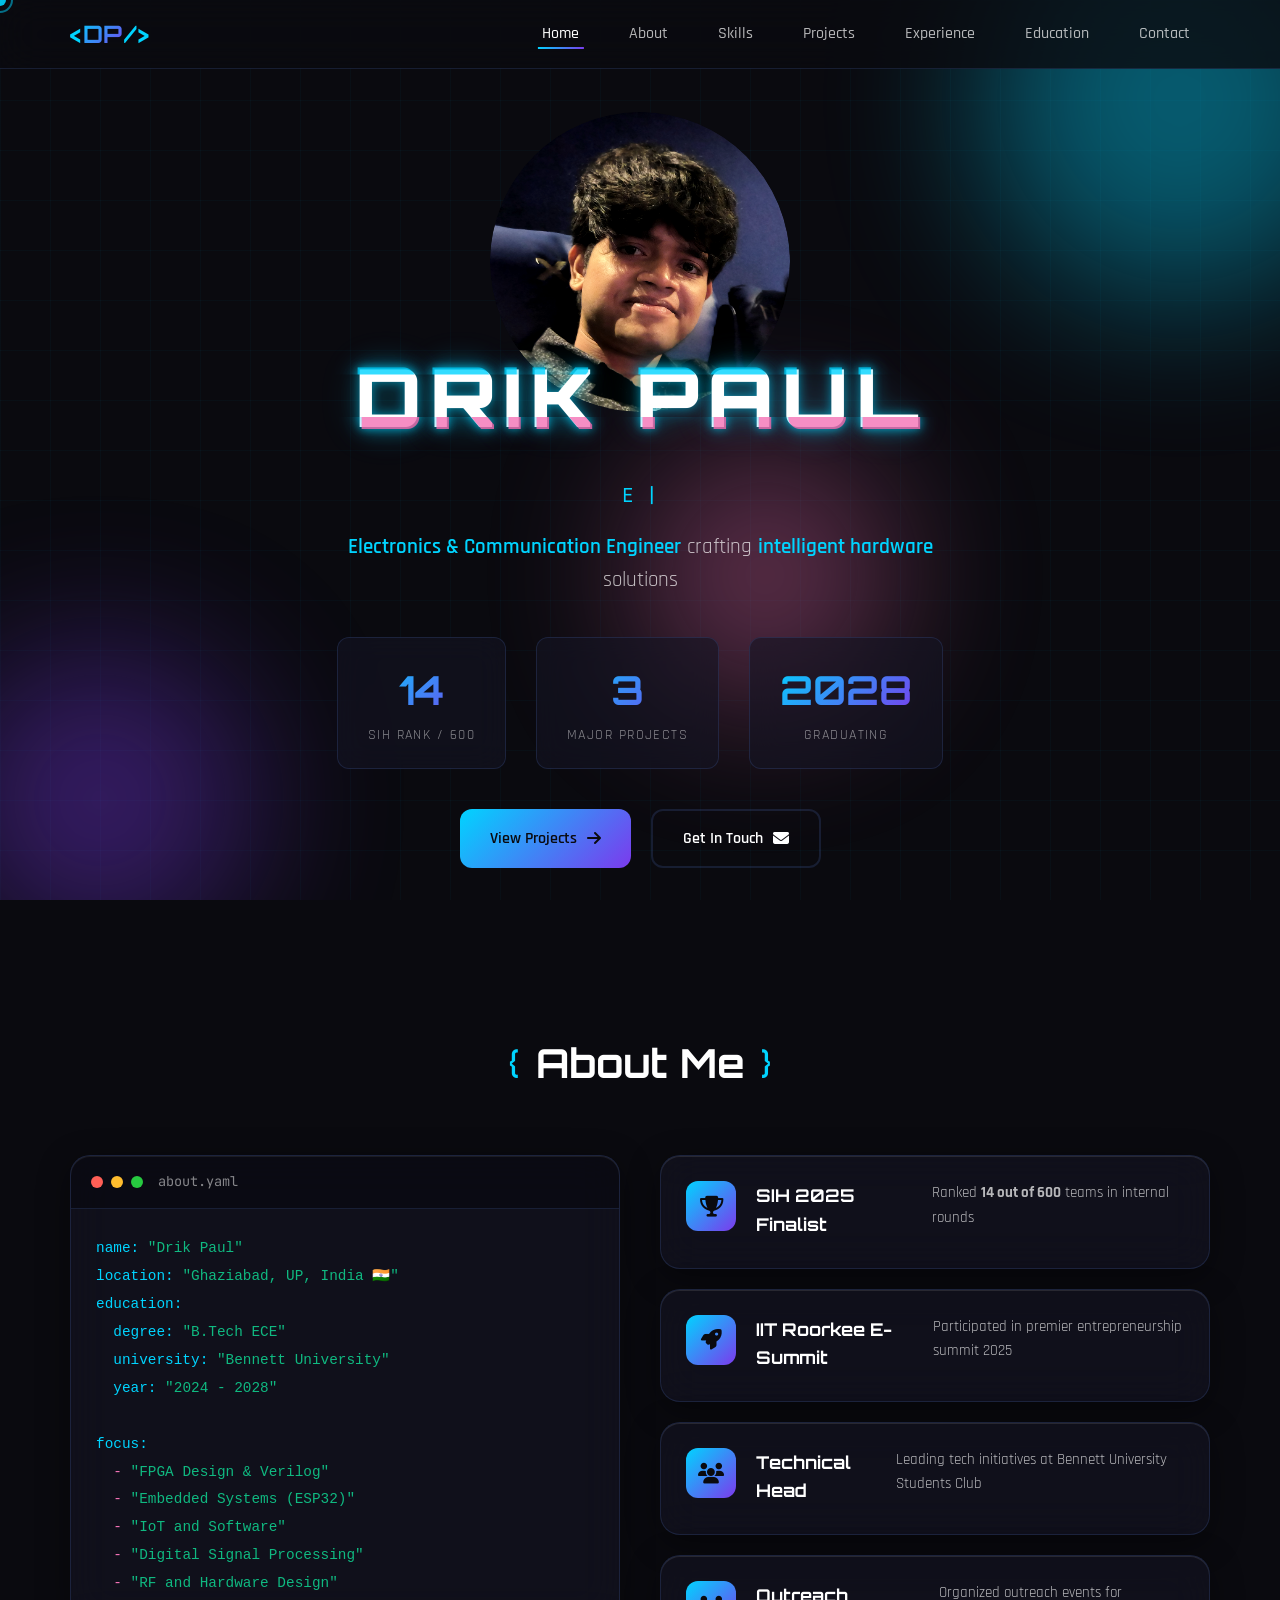
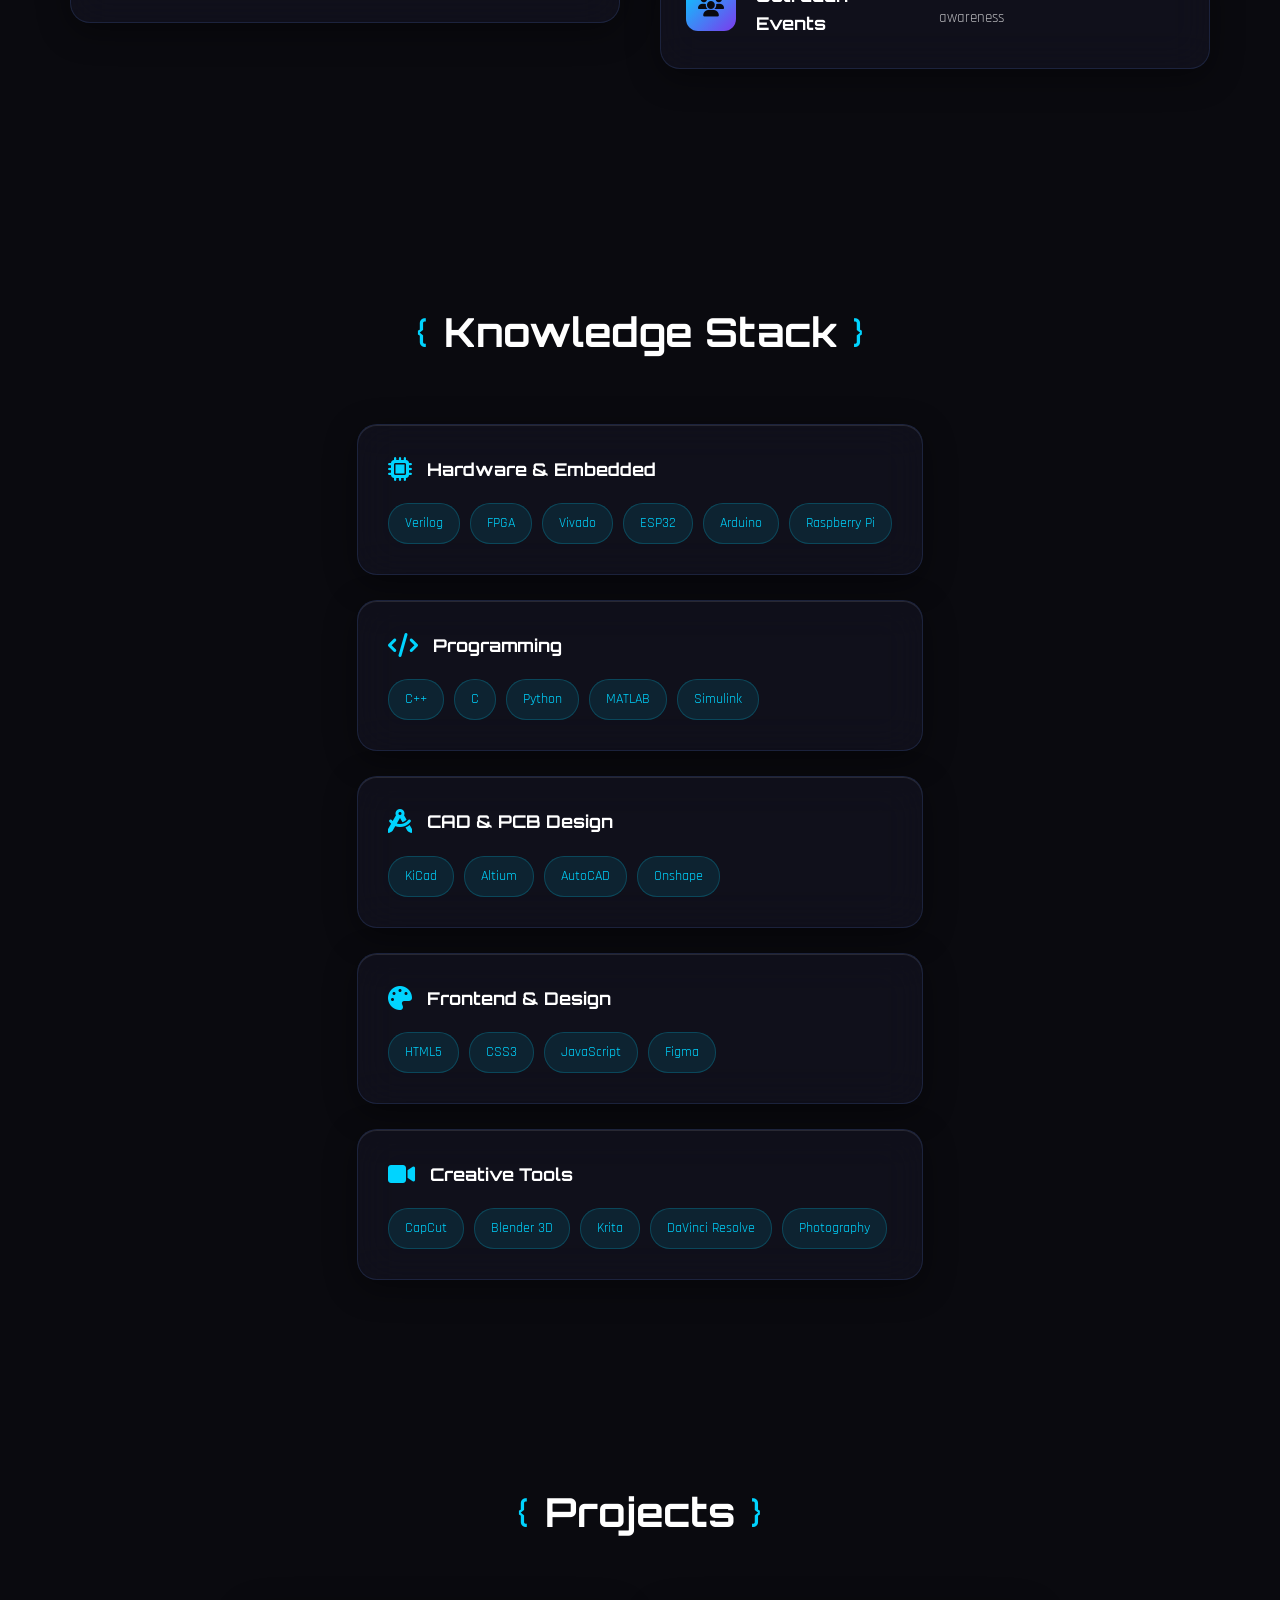
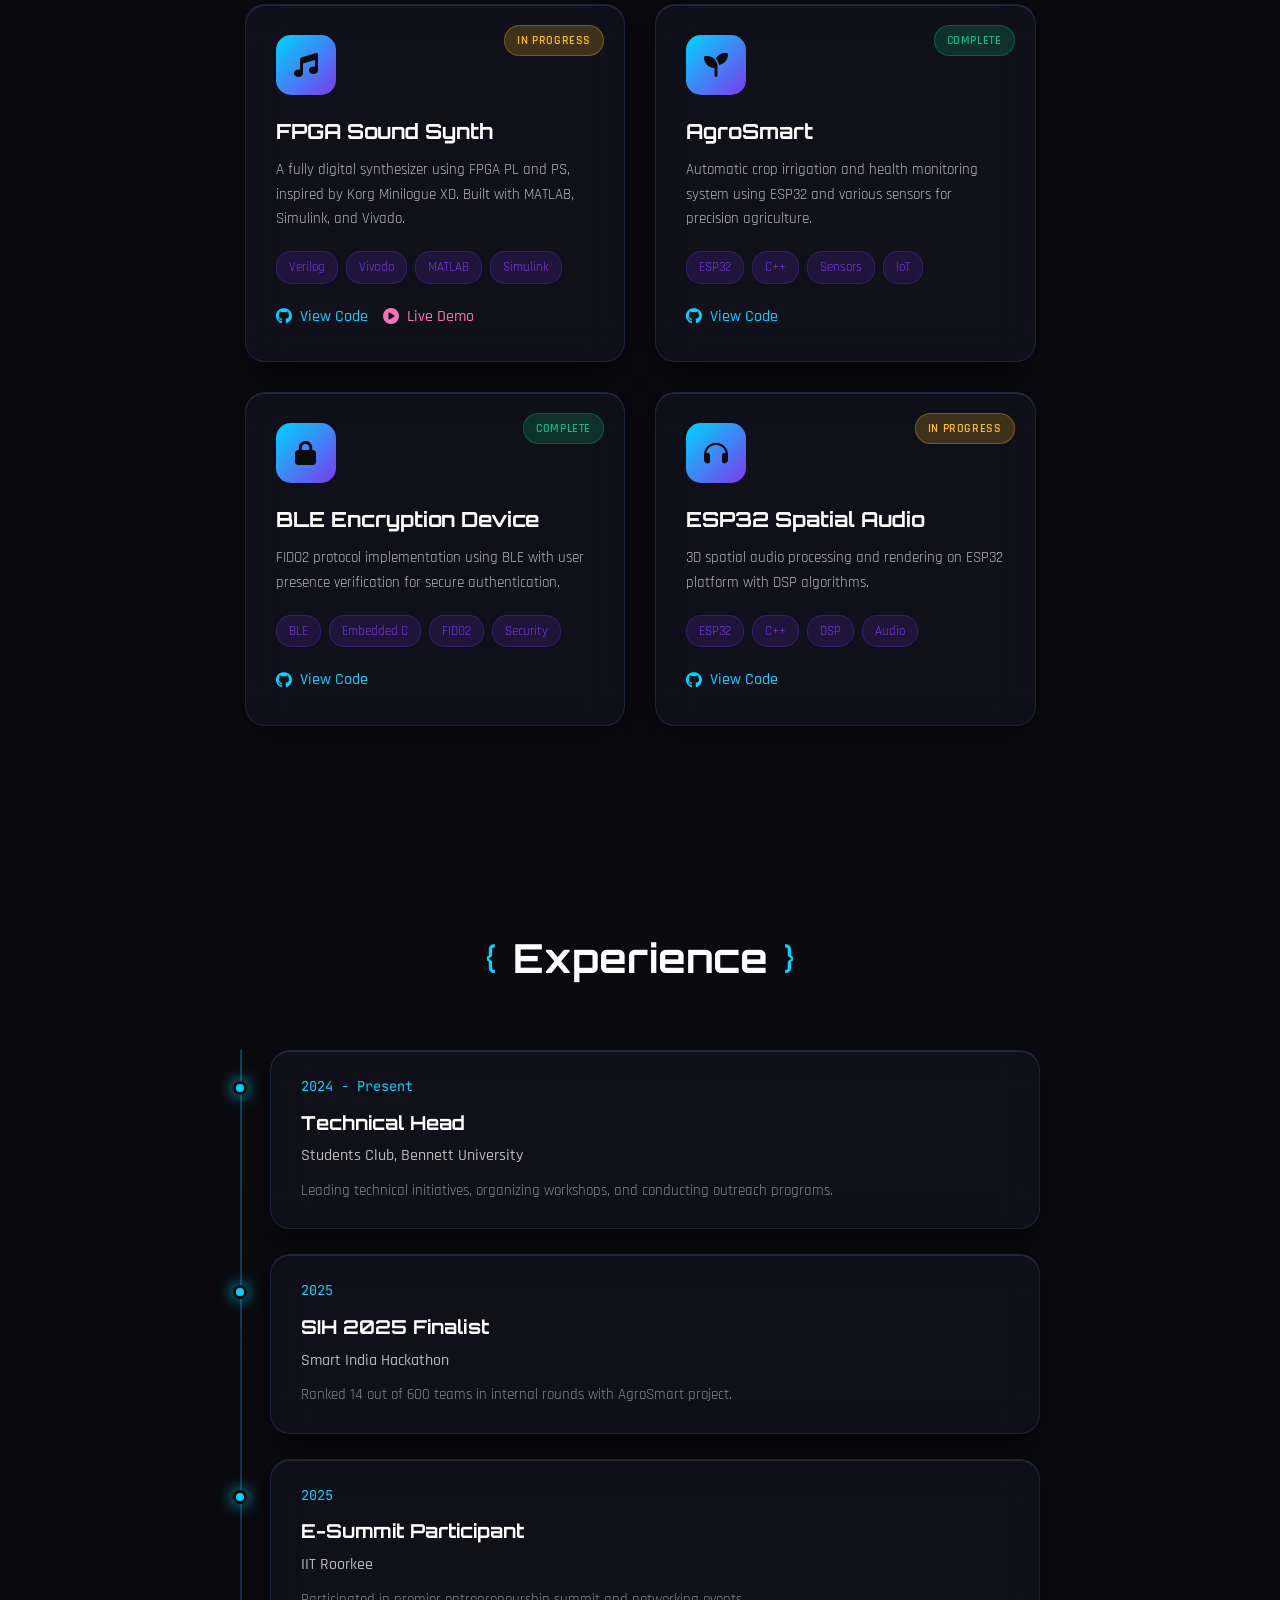
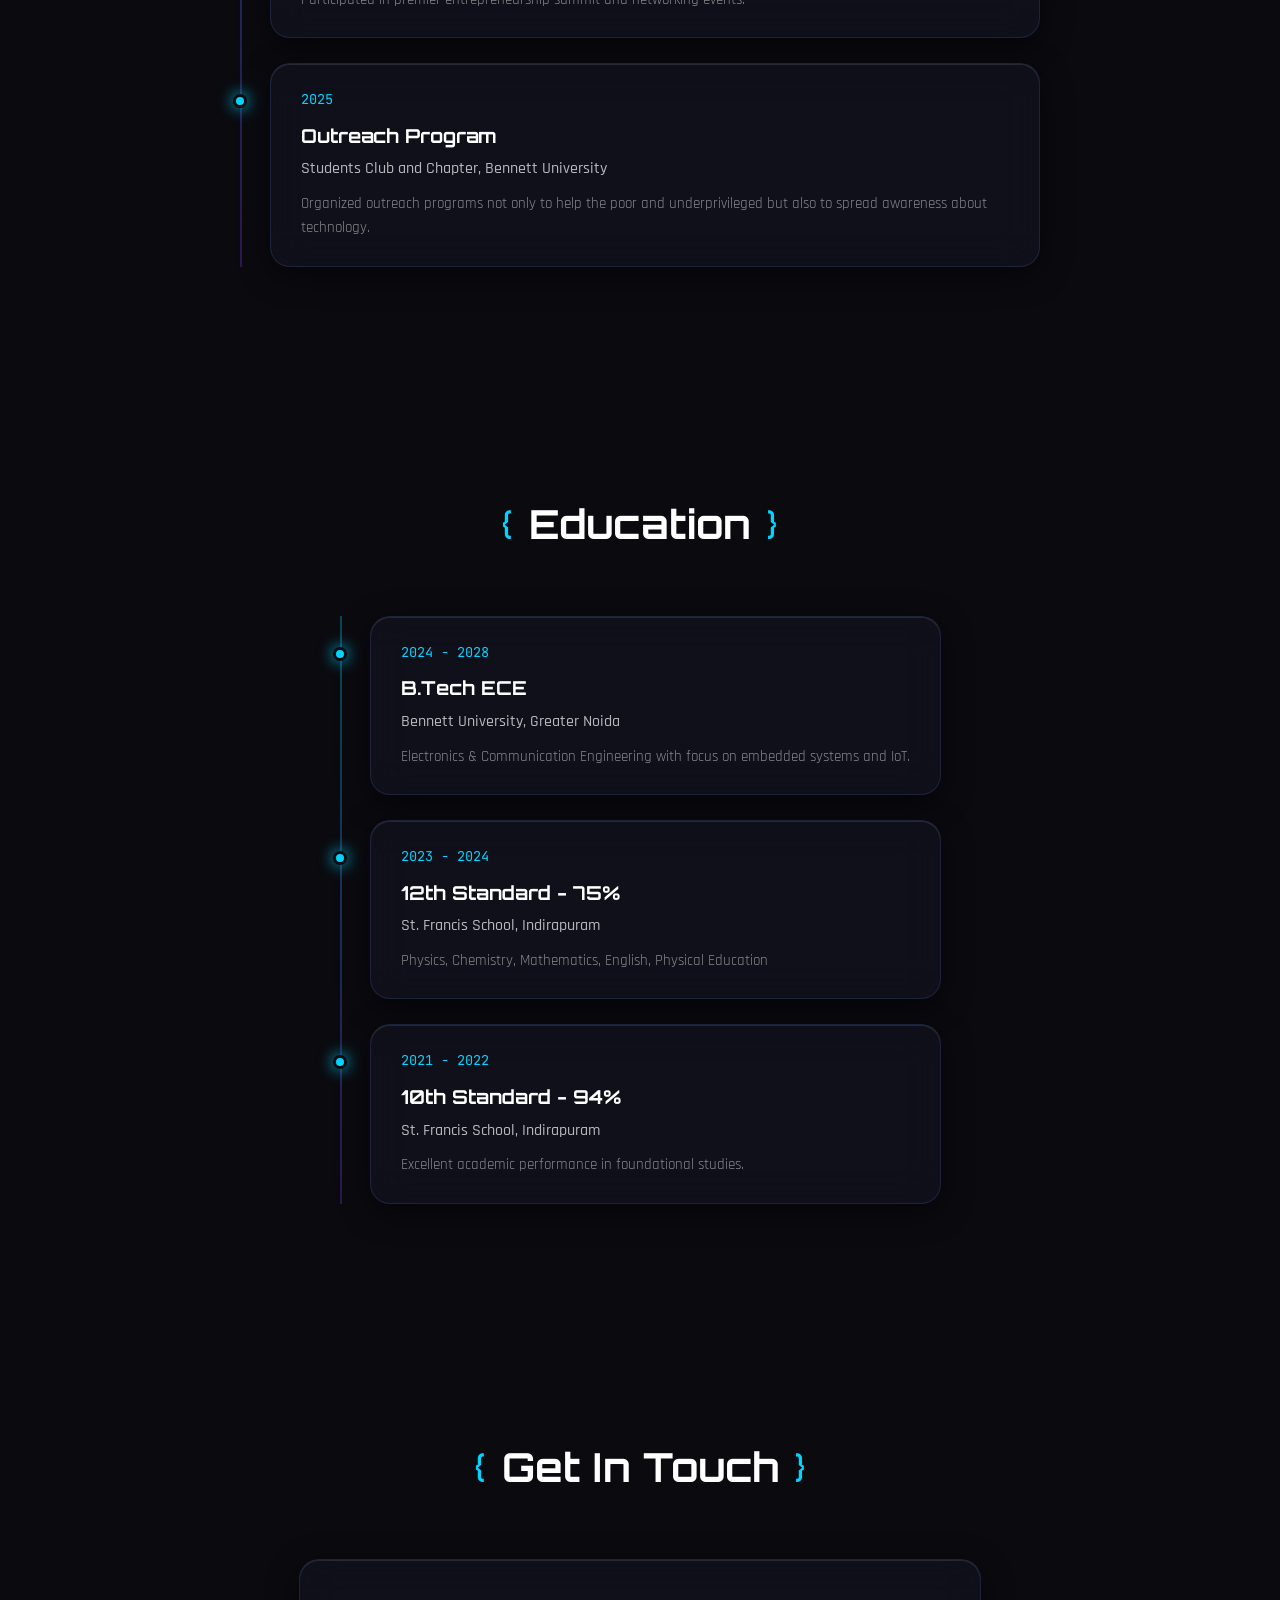
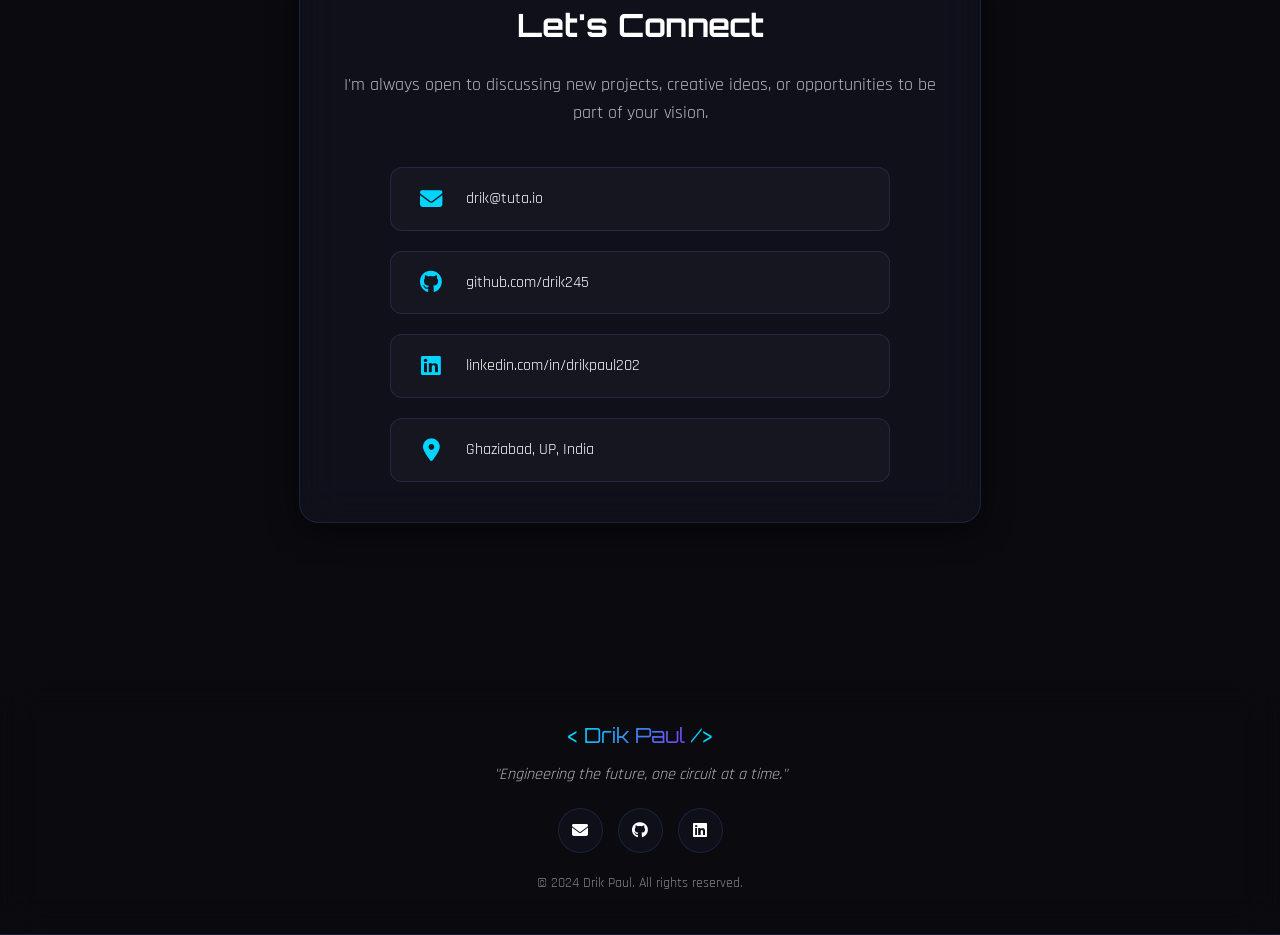
==== commit e09f5cb5: "fixed pic animation and broken link" ====
--- a/docs/index.html
+++ b/docs/index.html
@@ -464,9 +464,9 @@
                             <i class="fab fa-github"></i>
                             <span>github.com/drik245</span>
                         </a>
-                        <a href="https://linkedin.com/in/drikpaul" class="contact-link" target="_blank">
+                        <a href="https://www.linkedin.com/in/drikpaul202/" class="contact-link" target="_blank">
                             <i class="fab fa-linkedin"></i>
-                            <span>linkedin.com/in/drikpaul</span>
+                            <span>linkedin.com/in/drikpaul202</span>
                         </a>
                         <div class="contact-link">
                             <i class="fas fa-map-marker-alt"></i>
--- a/docs/style.css
+++ b/docs/style.css
@@ -361,49 +361,18 @@
     display: flex;
     justify-content: center;
     align-items: center;
-    margin-bottom: -60px;
+    margin-bottom: -80px;
     /* Overlap with the title */
     z-index: 1;
 }
 
 .hero-photo-container {
     position: relative;
-    width: 220px;
-    height: 220px;
+    width: 300px;
+    height: 300px;
     border-radius: 50%;
-    overflow: hidden;
-    border: 3px solid transparent;
-    background: linear-gradient(var(--bg-dark), var(--bg-dark)) padding-box,
-        var(--gradient-primary) border-box;
-    box-shadow:
-        0 0 40px rgba(0, 212, 255, 0.3),
-        0 0 80px rgba(124, 58, 237, 0.2),
-        inset 0 0 30px rgba(0, 0, 0, 0.5);
-    transition: all 0.5s ease;
-}
-
-.hero-photo-container::before {
-    content: '';
-    position: absolute;
-    inset: -3px;
-    border-radius: 50%;
-    background: var(--gradient-primary);
-    z-index: -1;
-    animation: photoGlow 3s ease-in-out infinite;
-}
-
-@keyframes photoGlow {
-
-    0%,
-    100% {
-        opacity: 0.5;
-        transform: scale(1);
-    }
-
-    50% {
-        opacity: 0.8;
-        transform: scale(1.02);
-    }
+    overflow: visible;
+    transition: opacity 0.3s ease, transform 0.3s ease;
 }
 
 .hero-photo {
@@ -412,7 +381,9 @@
     object-fit: cover;
     object-position: center top;
     filter: grayscale(20%) contrast(1.1);
-    transition: all 0.5s ease;
+    transition: opacity 0.5s ease;
+    border-radius: 50%;
+    clip-path: circle(50% at 50% 50%);
 }
 
 .hero-photo-container:hover .hero-photo {
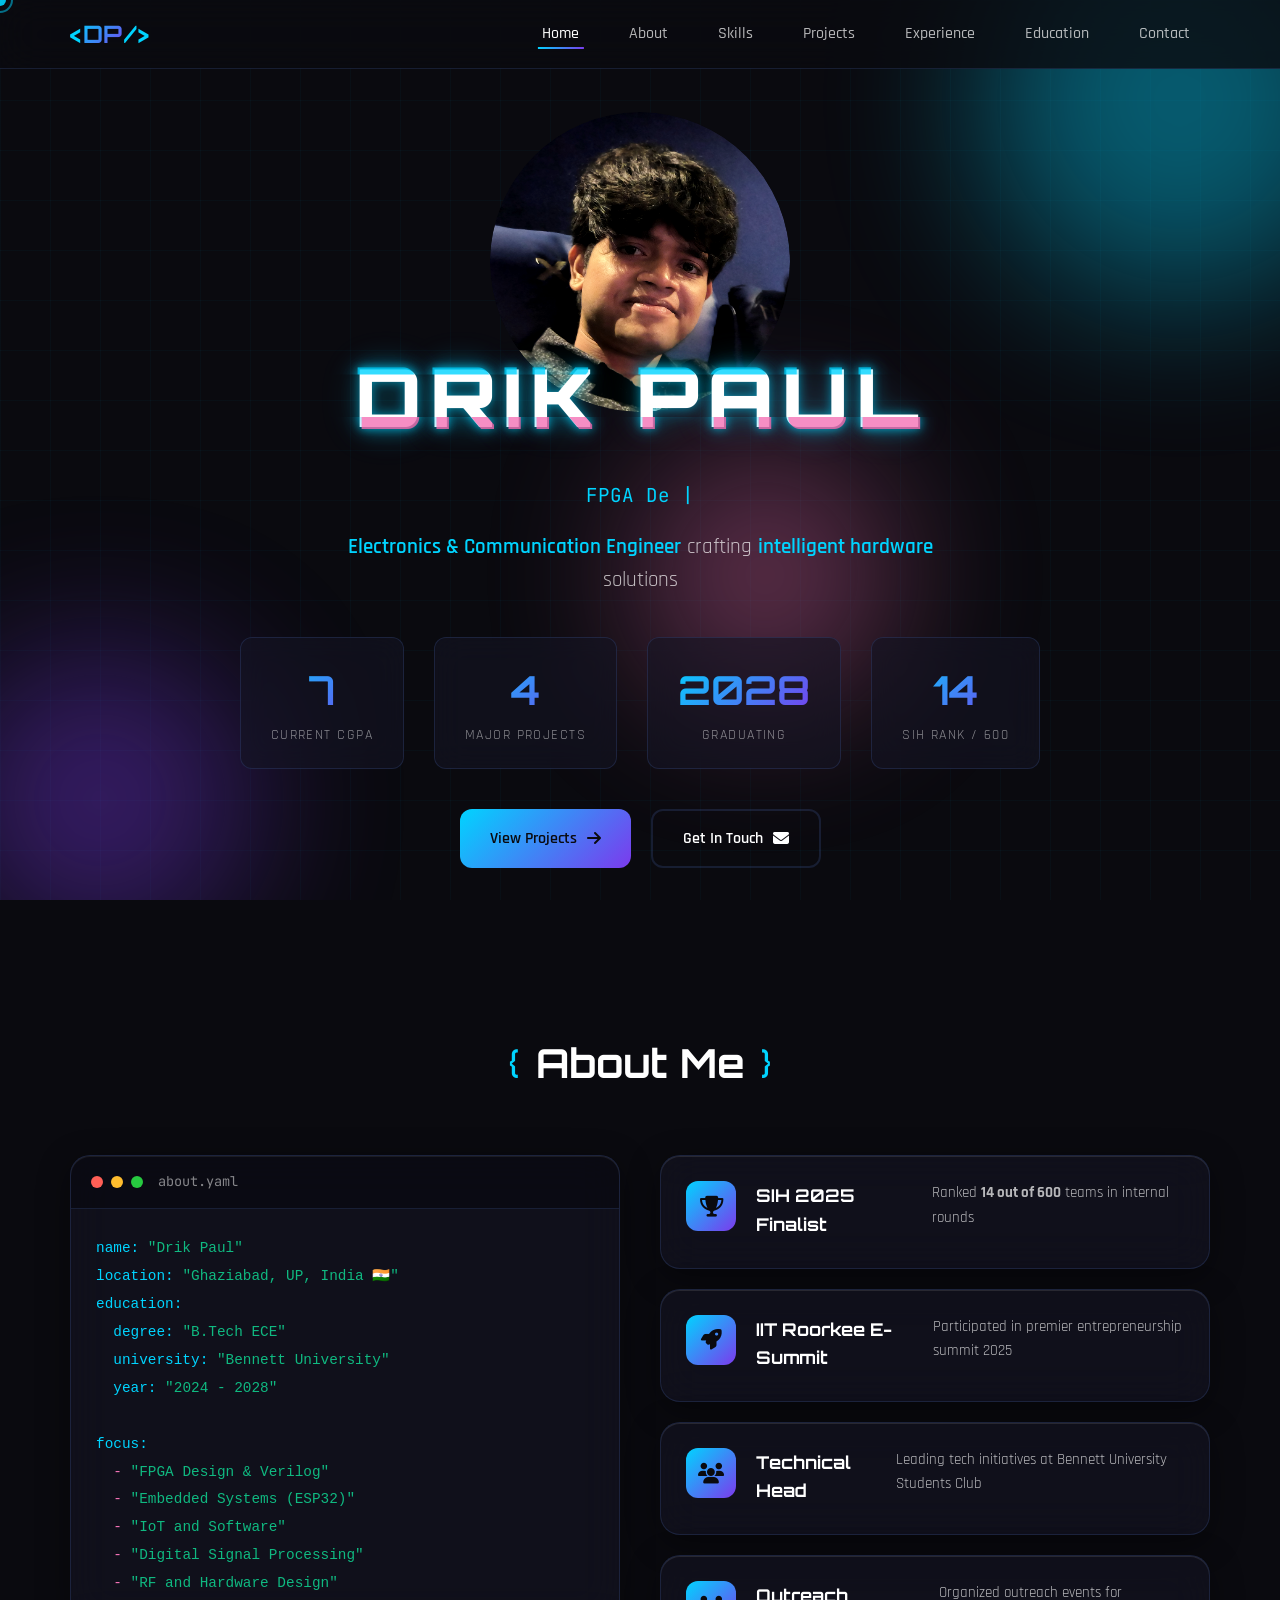
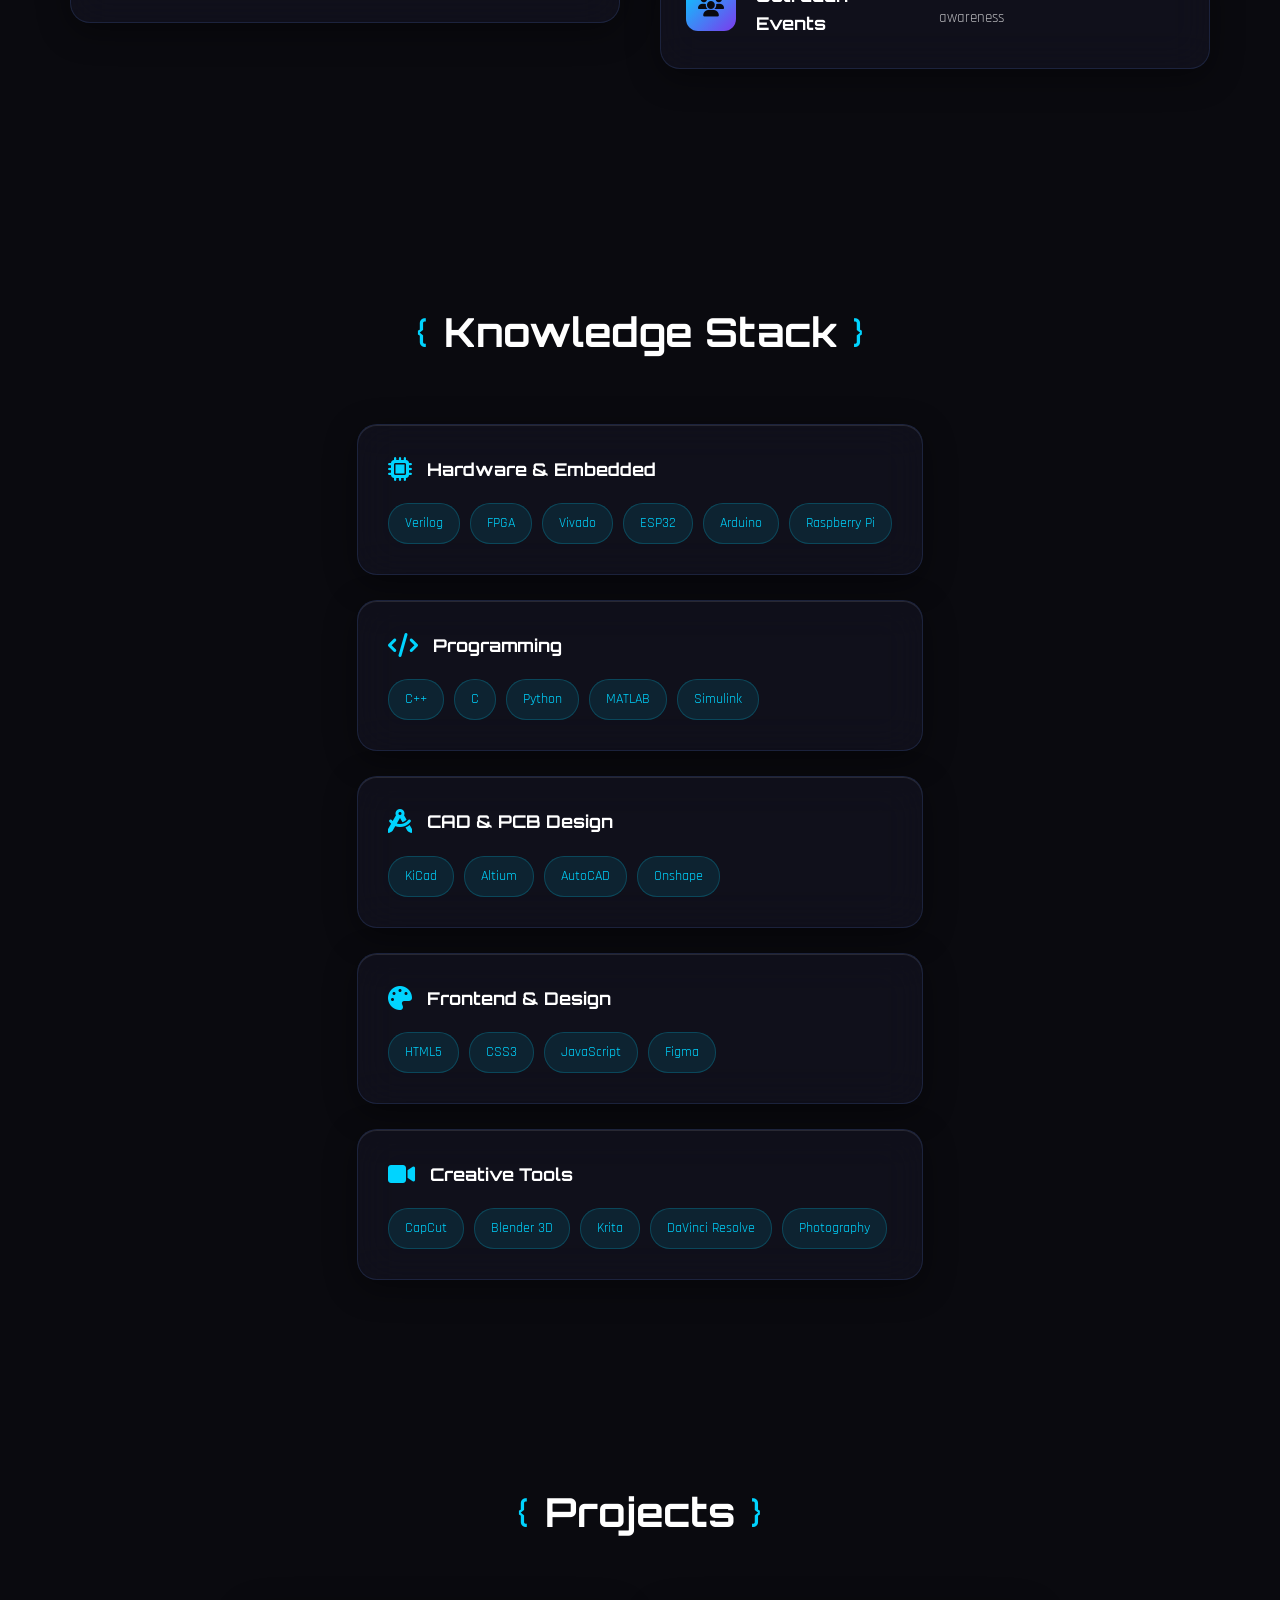
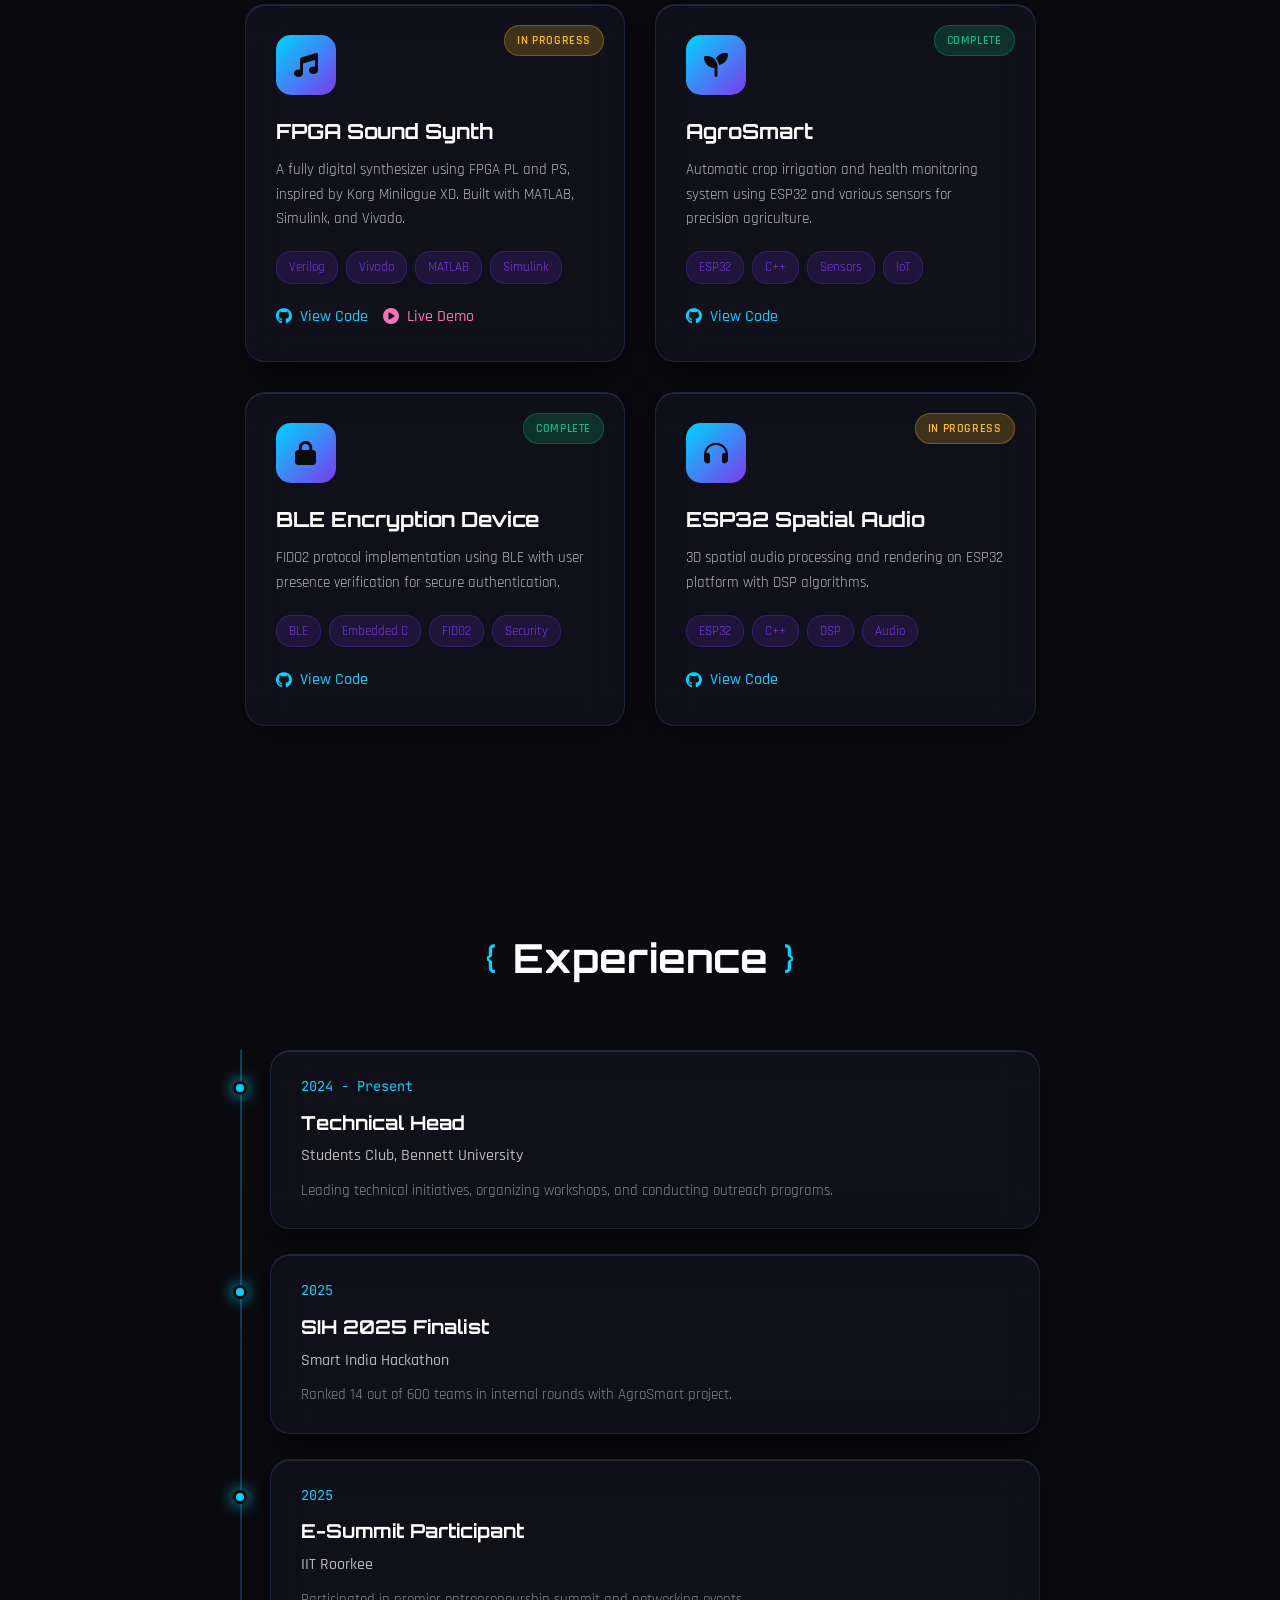
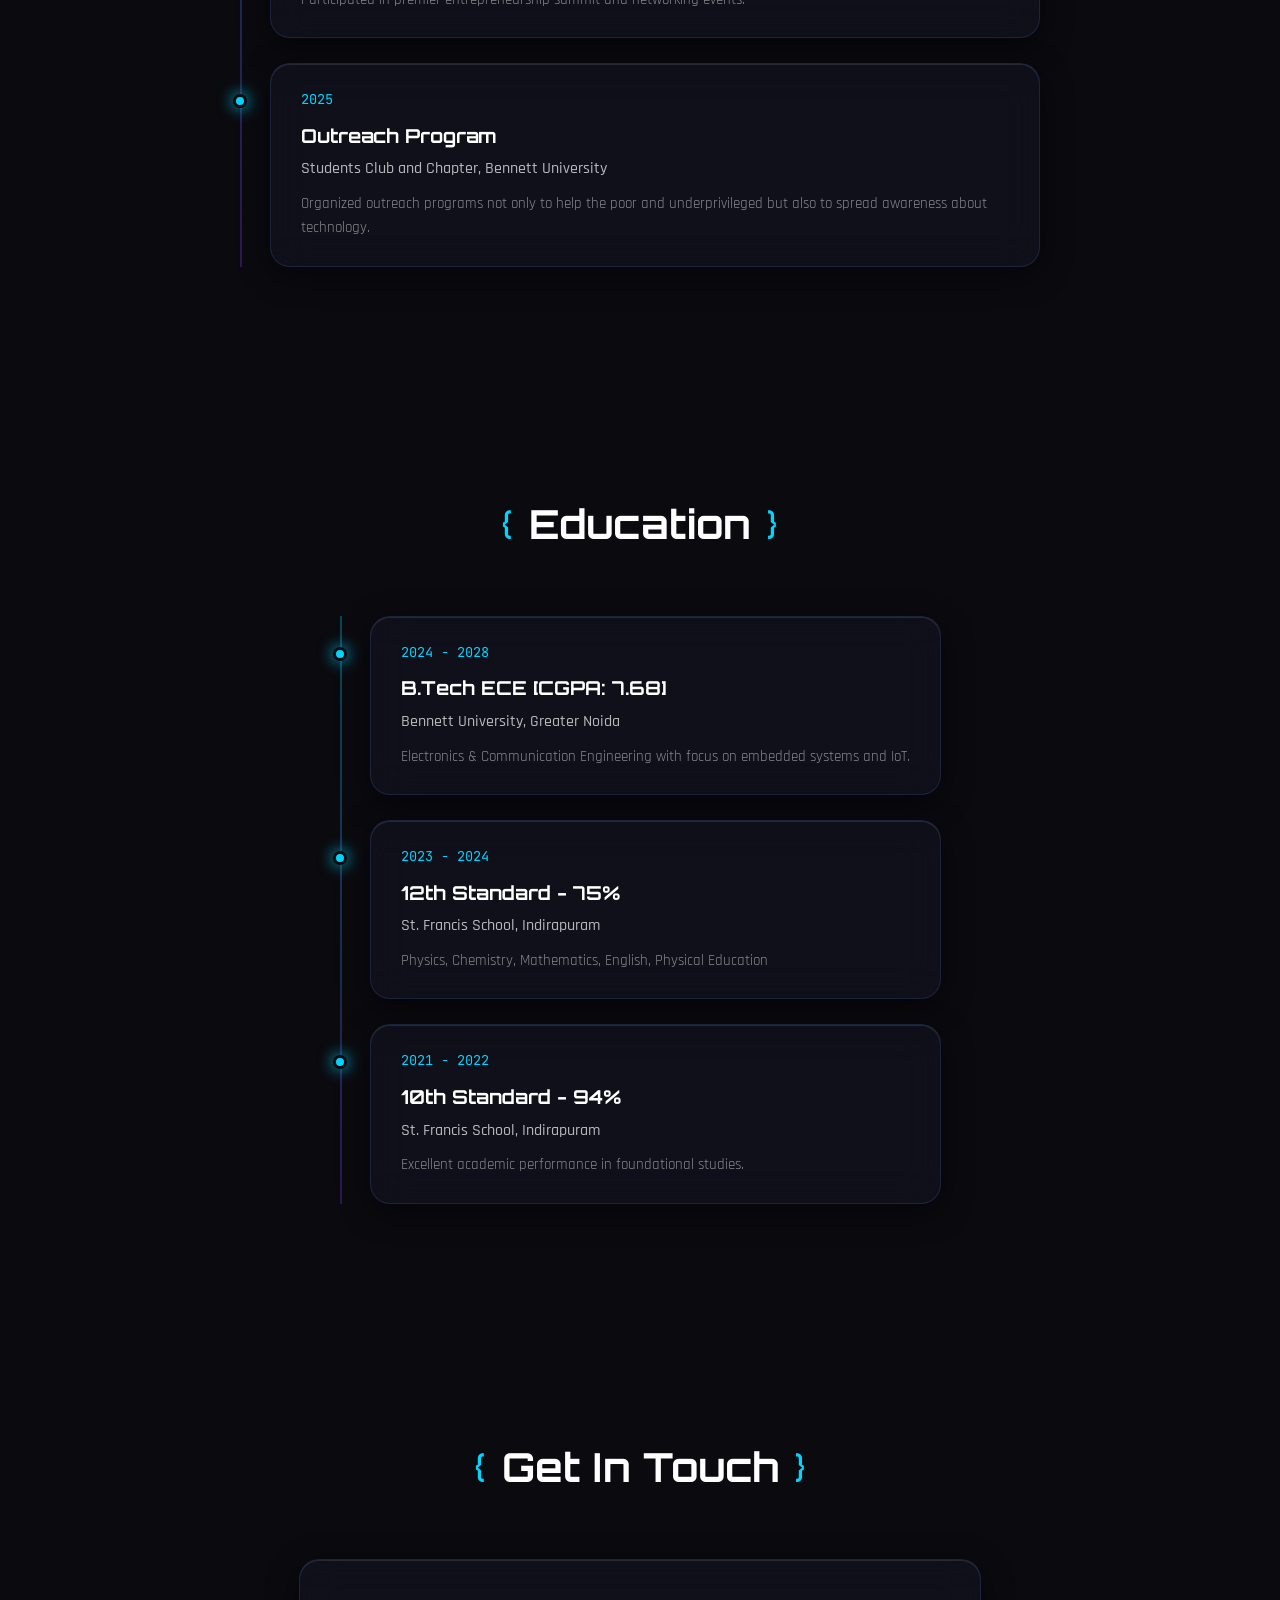
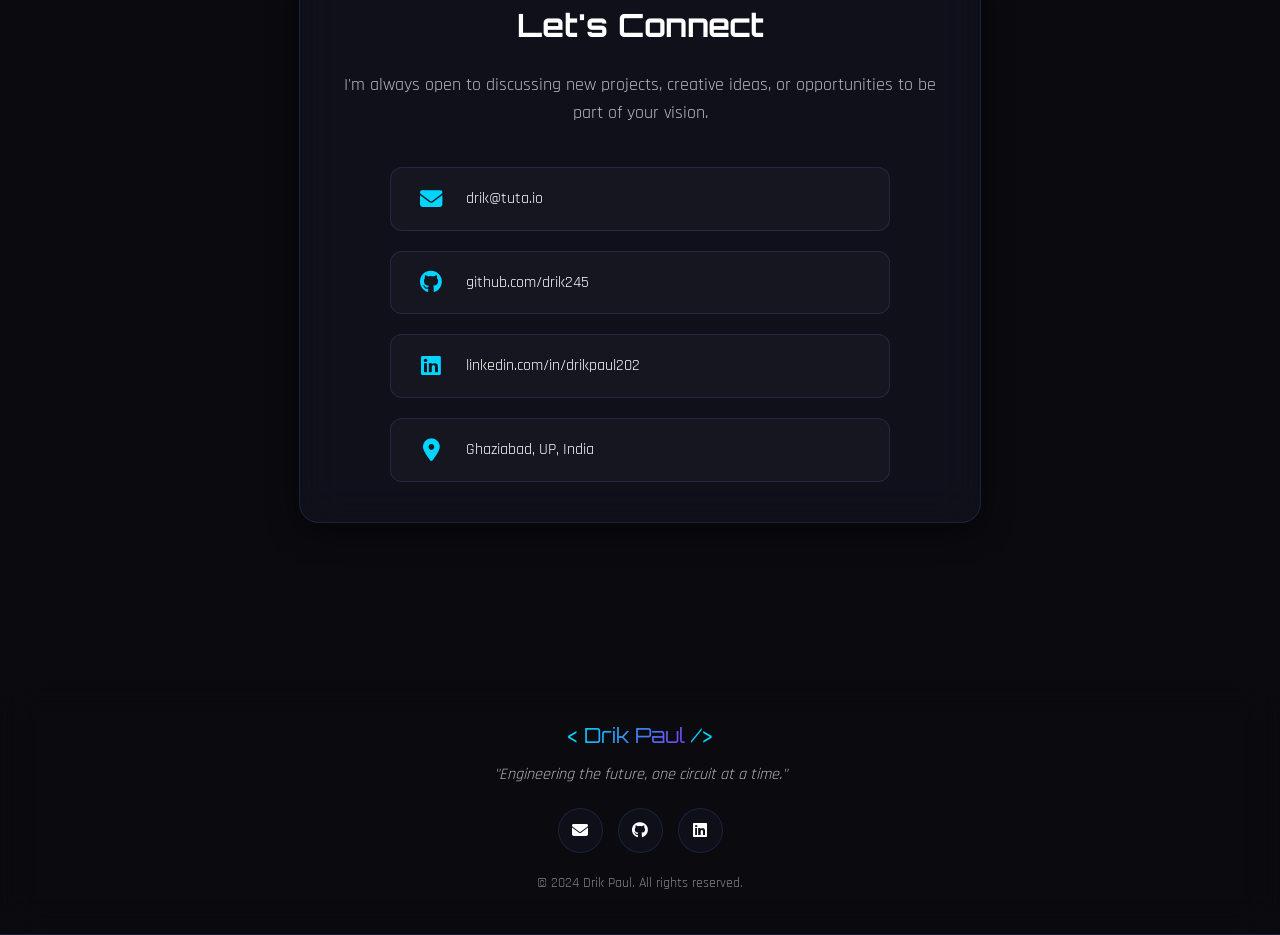
==== commit 931a6480: "cg" ====
--- a/docs/index.html
+++ b/docs/index.html
@@ -84,16 +84,20 @@
             </p>
             <div class="hero-stats">
                 <div class="stat-item glass-card-mini">
-                    <span class="stat-number" data-count="14">0</span>
-                    <span class="stat-label">SIH Rank / 600</span>
+                    <span class="stat-number" data-count="7.68">0</span>
+                    <span class="stat-label">Current CGPA</span>
                 </div>
                 <div class="stat-item glass-card-mini">
-                    <span class="stat-number" data-count="3">0</span>
+                    <span class="stat-number" data-count="4">0</span>
                     <span class="stat-label">Major Projects</span>
                 </div>
                 <div class="stat-item glass-card-mini">
                     <span class="stat-number" data-count="2028">0</span>
                     <span class="stat-label">Graduating</span>
+                </div>
+                <div class="stat-item glass-card-mini">
+                    <span class="stat-number" data-count="14">0</span>
+                    <span class="stat-label">SIH Rank / 600</span>
                 </div>
             </div>
             <div class="hero-cta">
@@ -420,7 +424,7 @@
                 <div class="timeline-item glass-card">
                     <div class="timeline-marker"></div>
                     <div class="timeline-date">2024 - 2028</div>
-                    <h3>B.Tech ECE</h3>
+                    <h3>B.Tech ECE [CGPA: 7.68]</h3>
                     <h4>Bennett University, Greater Noida</h4>
                     <p>Electronics & Communication Engineering with focus on embedded systems and IoT.</p>
                 </div>
--- a/docs/style.css
+++ b/docs/style.css
@@ -1,8 +1,3 @@
-/* ============================================
-   DRIK PAUL - PORTFOLIO WEBSITE
-   Frosted Glass Theme with Techy Aesthetics
-   ============================================ */
-
 /* CSS Variables */
 :root {
     /* Colors */
@@ -371,8 +366,16 @@
     width: 300px;
     height: 300px;
     border-radius: 50%;
-    overflow: visible;
-    transition: opacity 0.3s ease, transform 0.3s ease;
+    overflow: hidden;
+    transition: transform 0.4s ease, box-shadow 0.4s ease;
+    cursor: pointer;
+}
+
+.hero-photo-container:hover {
+    transform: scale(1.08);
+    box-shadow:
+        0 0 40px rgba(0, 212, 255, 0.3),
+        0 0 80px rgba(124, 58, 237, 0.2);
 }
 
 .hero-photo {
@@ -381,58 +384,13 @@
     object-fit: cover;
     object-position: center top;
     filter: grayscale(20%) contrast(1.1);
-    transition: opacity 0.5s ease;
+    transition: all 0.4s ease;
     border-radius: 50%;
-    clip-path: circle(50% at 50% 50%);
 }
 
 .hero-photo-container:hover .hero-photo {
-    filter: grayscale(0%) contrast(1.15) brightness(1.1);
+    filter: grayscale(0%) contrast(1.15) brightness(1.15);
     transform: scale(1.05);
-}
-
-/* Dust Overlay for Dissolve Effect */
-.photo-dust-overlay {
-    position: absolute;
-    top: 0;
-    left: 0;
-    width: 100%;
-    height: 100%;
-    pointer-events: none;
-    opacity: 0;
-    transition: opacity 0.3s ease;
-}
-
-/* Dissolve Effect Classes - Applied via JS */
-.hero-photo-container.dissolving {
-    animation: dustDissolve 0.5s ease forwards;
-}
-
-.hero-photo-container.dissolving .hero-photo {
-    filter: blur(5px) grayscale(100%);
-}
-
-.hero-photo-container.hidden {
-    opacity: 0;
-    transform: scale(0.8);
-    pointer-events: none;
-}
-
-@keyframes dustDissolve {
-    0% {
-        filter: blur(0);
-        opacity: 1;
-    }
-
-    50% {
-        filter: blur(3px);
-        opacity: 0.6;
-    }
-
-    100% {
-        filter: blur(8px);
-        opacity: 0;
-    }
 }
 
 /* Glitch Effect */
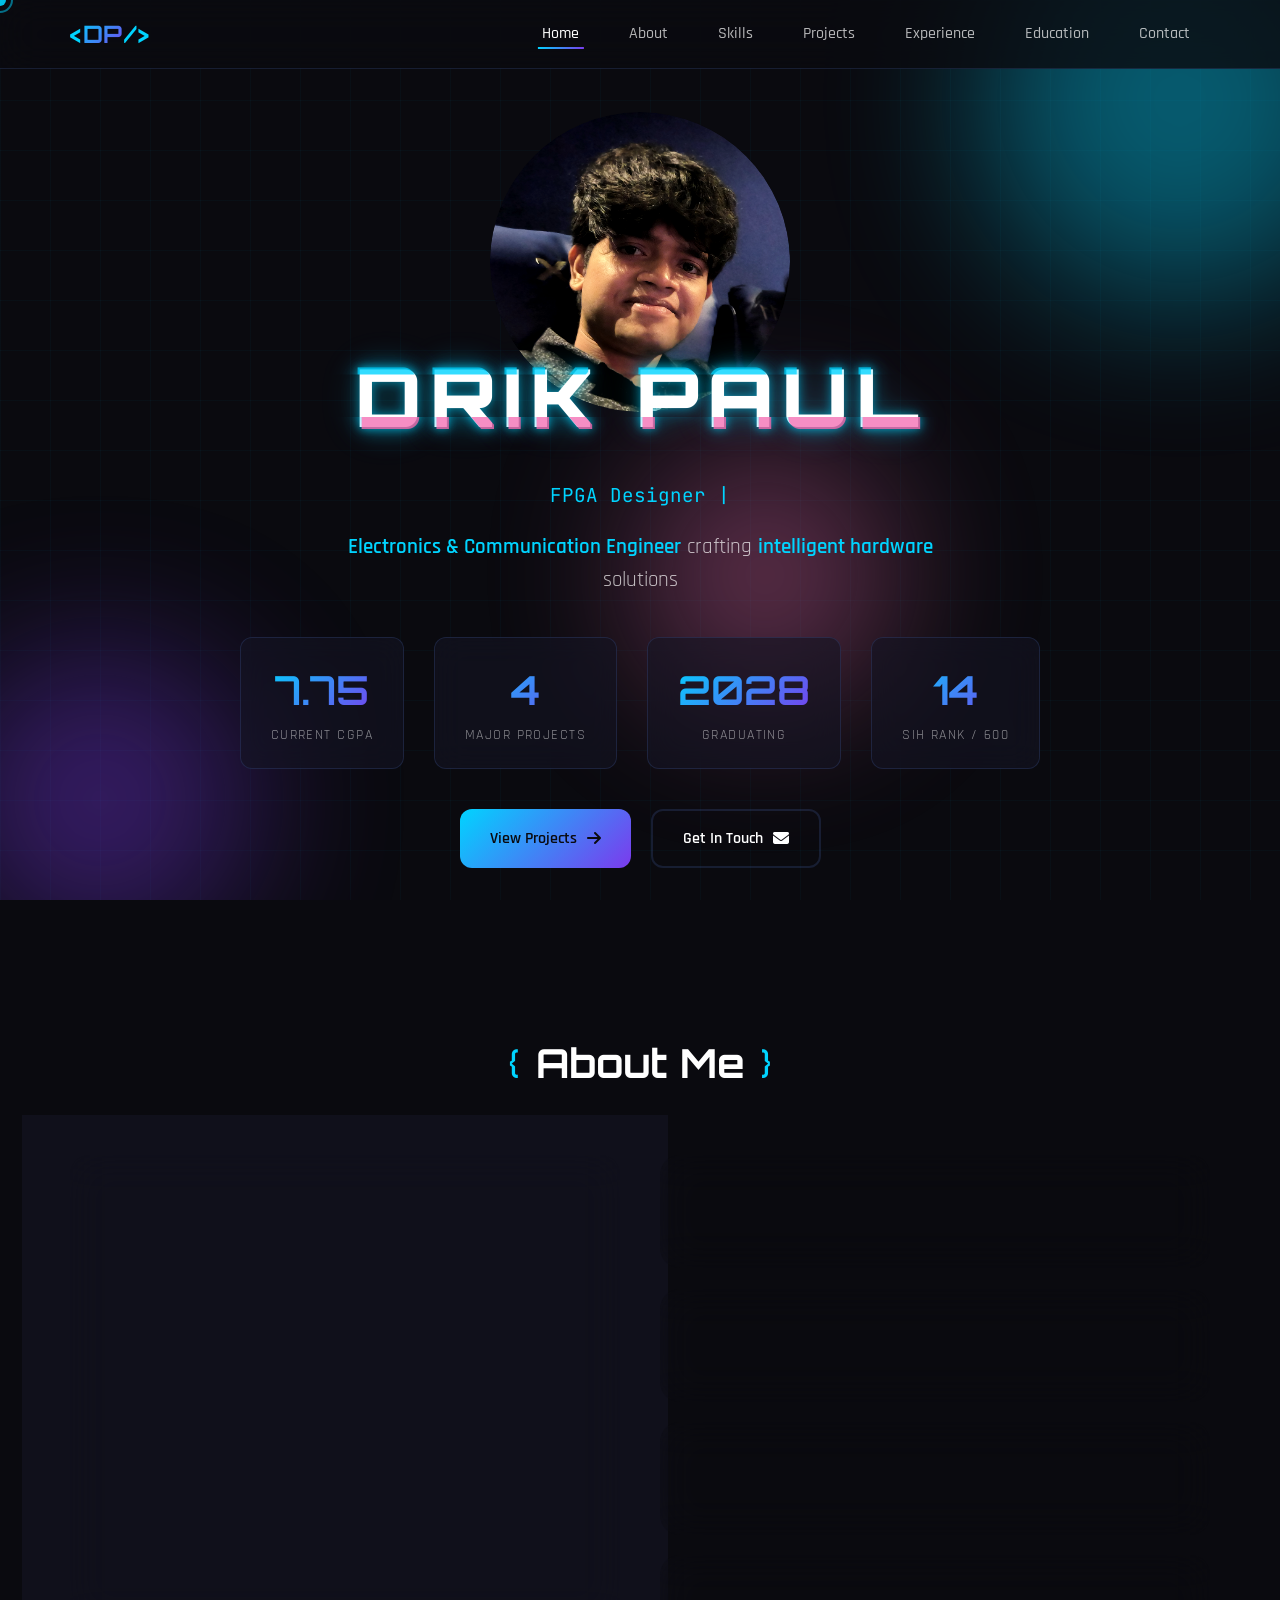
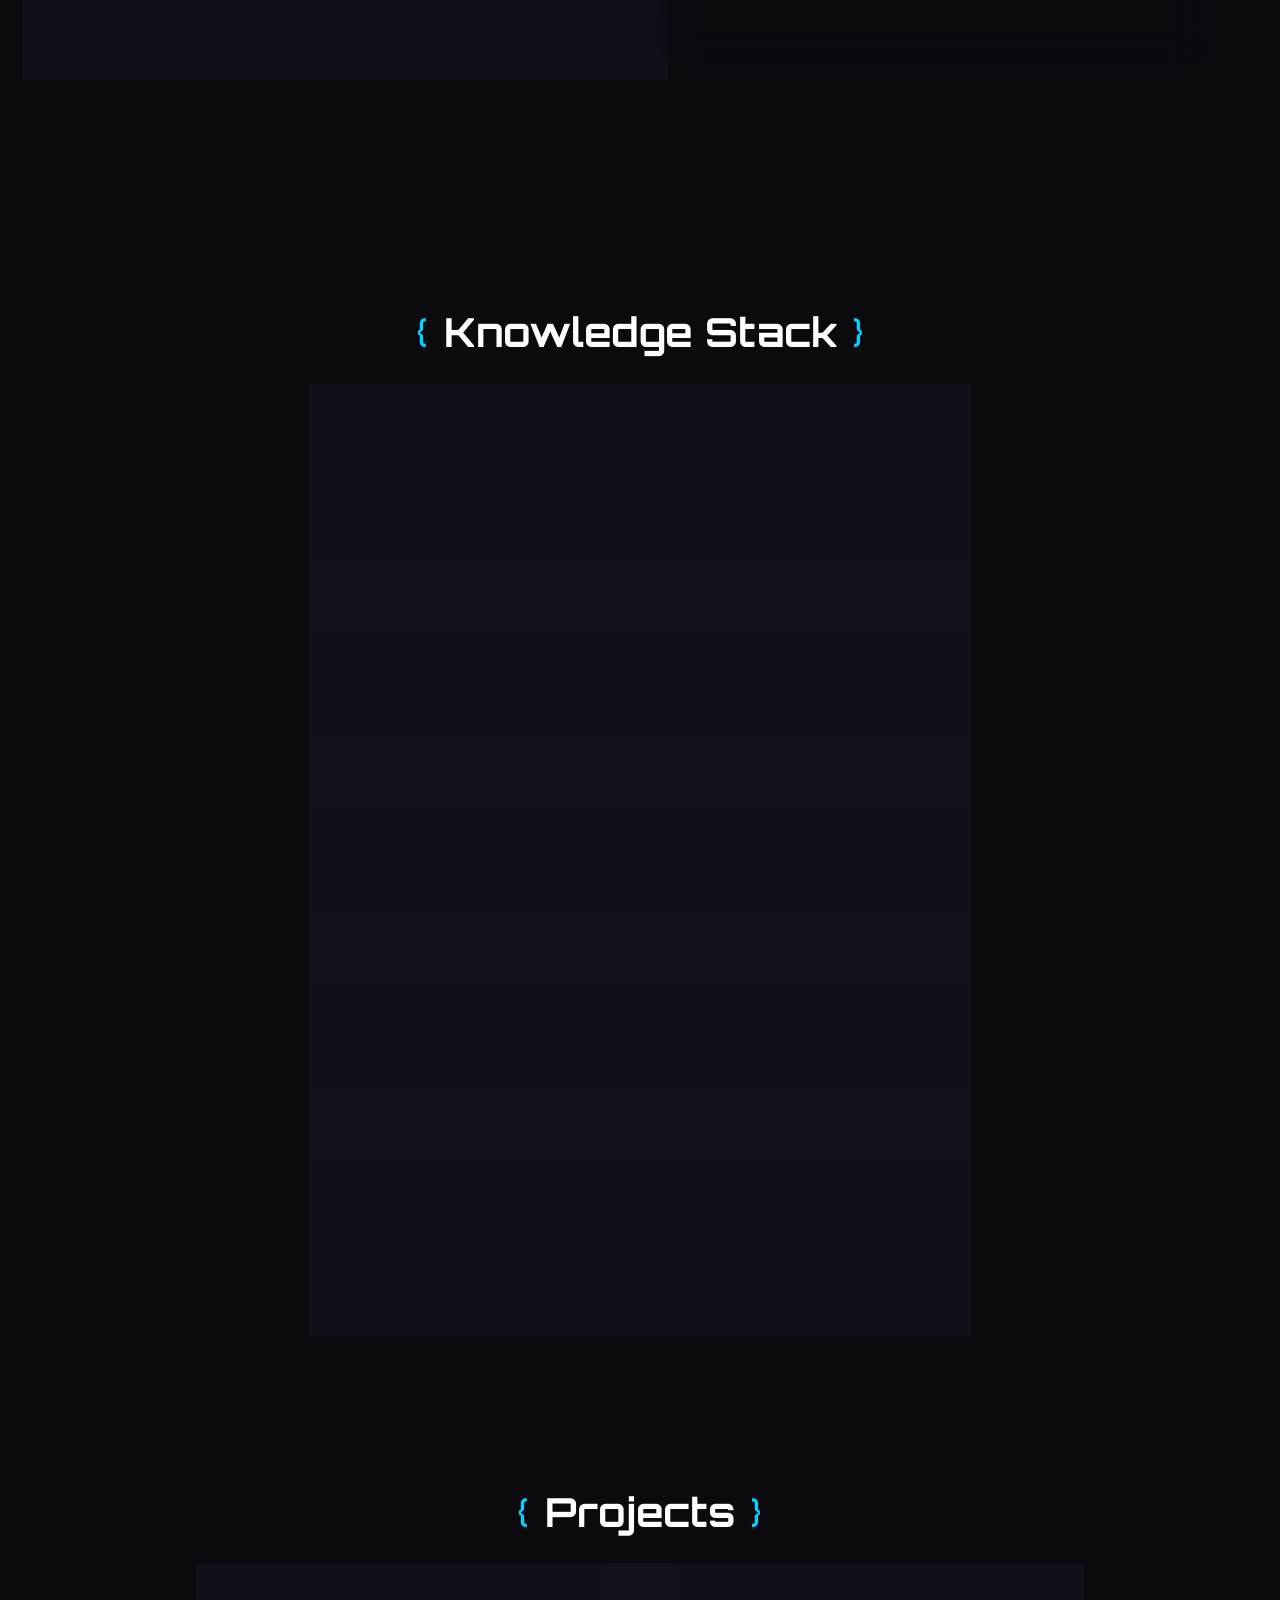
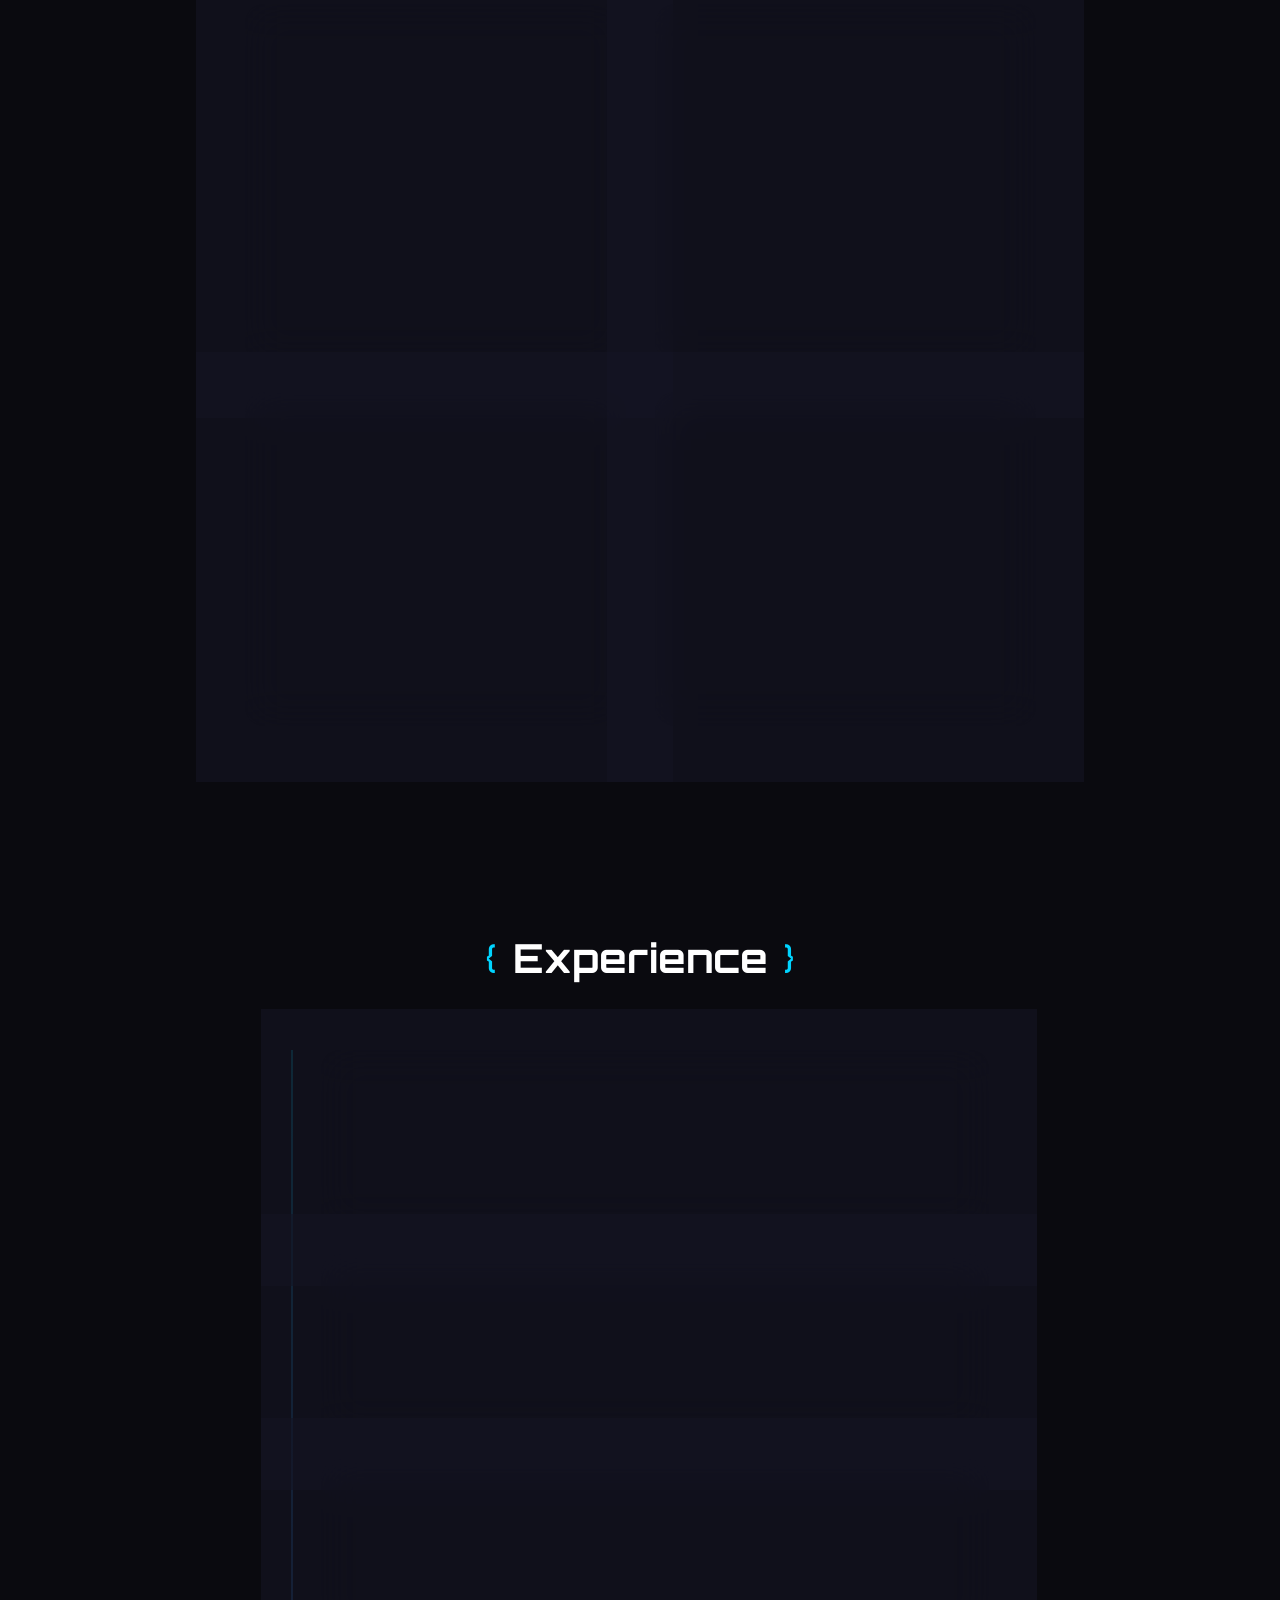
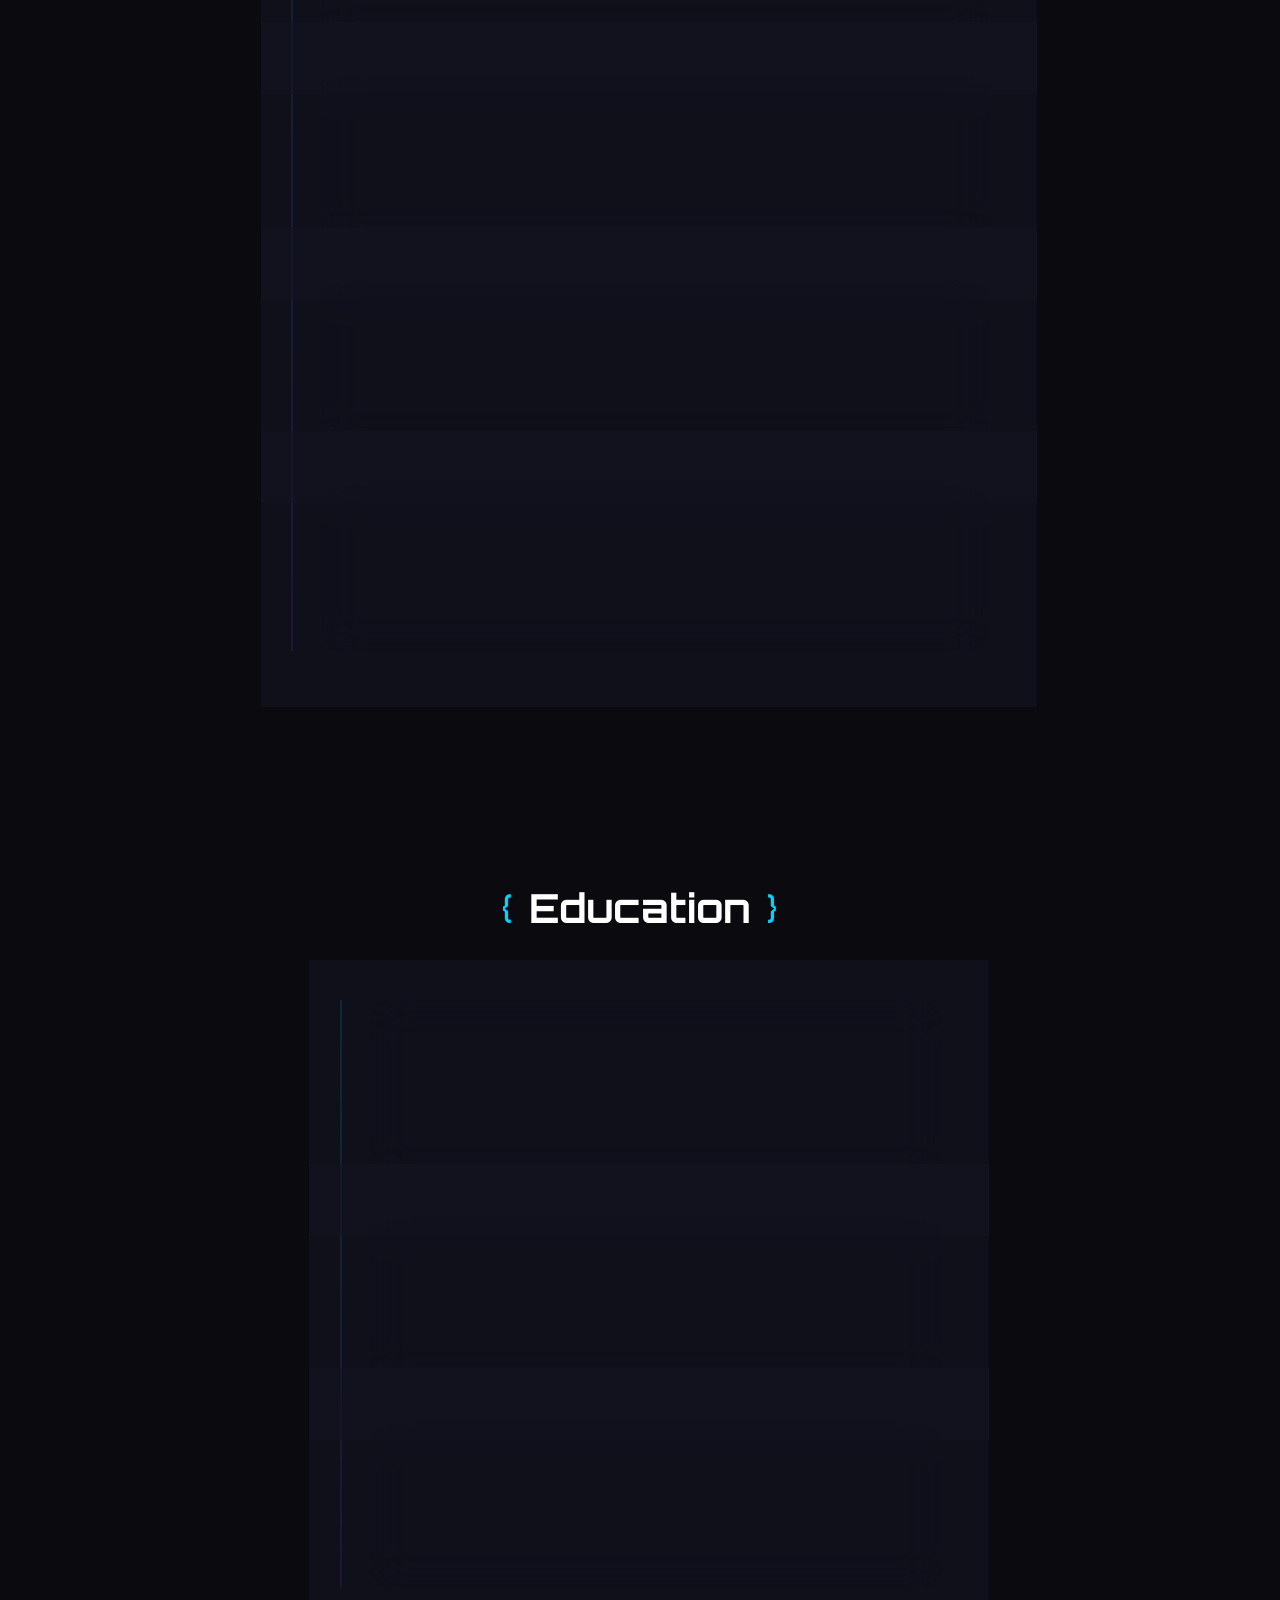
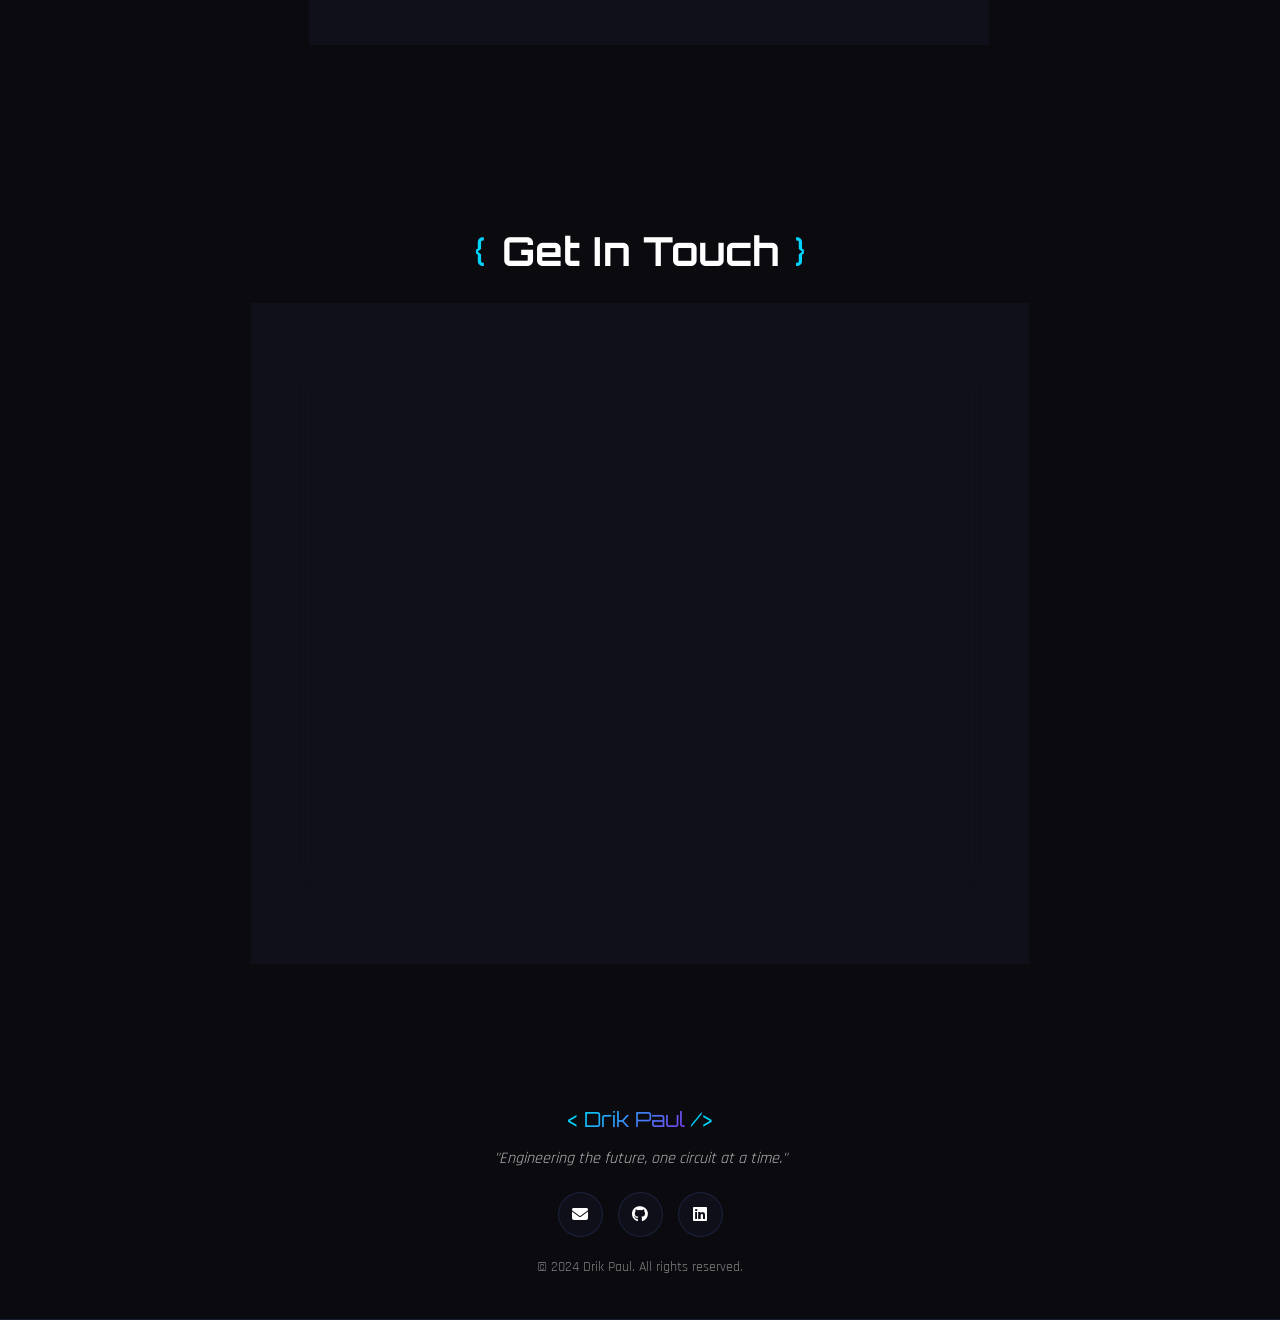
==== commit be328046: "Update" ====
--- a/docs/index.html
+++ b/docs/index.html
@@ -84,7 +84,7 @@
             </p>
             <div class="hero-stats">
                 <div class="stat-item glass-card-mini">
-                    <span class="stat-number" data-count="7.68">0</span>
+                    <span class="stat-number" data-count="7.75">0</span>
                     <span class="stat-label">Current CGPA</span>
                 </div>
                 <div class="stat-item glass-card-mini">
@@ -144,7 +144,7 @@
   <span class="yaml-key">degree:</span> <span class="yaml-value">"B.Tech ECE"</span>
   <span class="yaml-key">university:</span> <span class="yaml-value">"Bennett University"</span>
   <span class="yaml-key">year:</span> <span class="yaml-value">"2024 - 2028"</span>
-<!-- <span class="yaml-key">role:</span> <span class="yaml-value">"Technical Head, Students Club"</span> -->
+<span class="yaml-key">role:</span> <span class="yaml-value">"Vice-President, Resonance (Electronics Student Club)"</span>
 <span class="yaml-key">focus:</span>
   <span class="yaml-dash">-</span> <span class="yaml-value">"FPGA Design & Verilog"</span>
   <span class="yaml-dash">-</span> <span class="yaml-value">"Embedded Systems (ESP32)"</span>
@@ -173,8 +173,8 @@
                         <div class="highlight-icon">
                             <i class="fas fa-users"></i>
                         </div>
-                        <h3>Technical Head</h3>
-                        <p>Leading tech initiatives at Bennett University Students Club</p>
+                        <h3>Vice-President</h3>
+                        <p>Leading Resonance (Electronics Student Club) at Bennett University</p>
                     </div>
                     <div class="highlight-card glass-card">
                         <div class="highlight-icon">
@@ -381,10 +381,24 @@
                 </div> -->
                 <div class="timeline-item glass-card">
                     <div class="timeline-marker"></div>
-                    <div class="timeline-date">2024 - Present</div>
+                    <div class="timeline-date">Jan 2026 - Present</div>
+                    <h3>Vice-President</h3>
+                    <h4>Resonance (Electronics Student Club), Bennett University</h4>
+                    <p>Overseeing club operations, strategy, and driving technical and outreach initiatives.</p>
+                </div>
+                <div class="timeline-item glass-card">
+                    <div class="timeline-marker"></div>
+                    <div class="timeline-date">2024 - Dec 2025</div>
                     <h3>Technical Head</h3>
-                    <h4>Students Club, Bennett University</h4>
-                    <p>Leading technical initiatives, organizing workshops, and conducting outreach programs.</p>
+                    <h4>Resonance (Electronics Student Club), Bennett University</h4>
+                    <p>Led technical initiatives, organized workshops, hackathons, and conducted outreach programs.</p>
+                </div>
+                <div class="timeline-item glass-card">
+                    <div class="timeline-marker"></div>
+                    <div class="timeline-date">Dec 2024 - Apr 2025</div>
+                    <h3>Customer Service Delight</h3>
+                    <h4>Dose Inc.</h4>
+                    <p>Delivered customer service excellence, resolving queries and improving service workflows.</p>
                 </div>
                 <div class="timeline-item glass-card">
                     <div class="timeline-marker"></div>
@@ -404,9 +418,8 @@
                     <div class="timeline-marker"></div>
                     <div class="timeline-date">2025</div>
                     <h3>Outreach Program</h3>
-                    <h4>Students Club and Chapter, Bennett University</h4>
-                    <p>Organized outreach programs not only to help the poor and underprivileged but also to spread
-                        awareness about technology.</p>
+                    <h4>Resonance (Electronics Student Club), Bennett University</h4>
+                    <p>Organized outreach programs to help the underprivileged and spread awareness about technology.</p>
                 </div>
             </div>
         </div>
@@ -424,7 +437,7 @@
                 <div class="timeline-item glass-card">
                     <div class="timeline-marker"></div>
                     <div class="timeline-date">2024 - 2028</div>
-                    <h3>B.Tech ECE [CGPA: 7.68]</h3>
+                    <h3>B.Tech ECE [CGPA: 7.75]</h3>
                     <h4>Bennett University, Greater Noida</h4>
                     <p>Electronics & Communication Engineering with focus on embedded systems and IoT.</p>
                 </div>
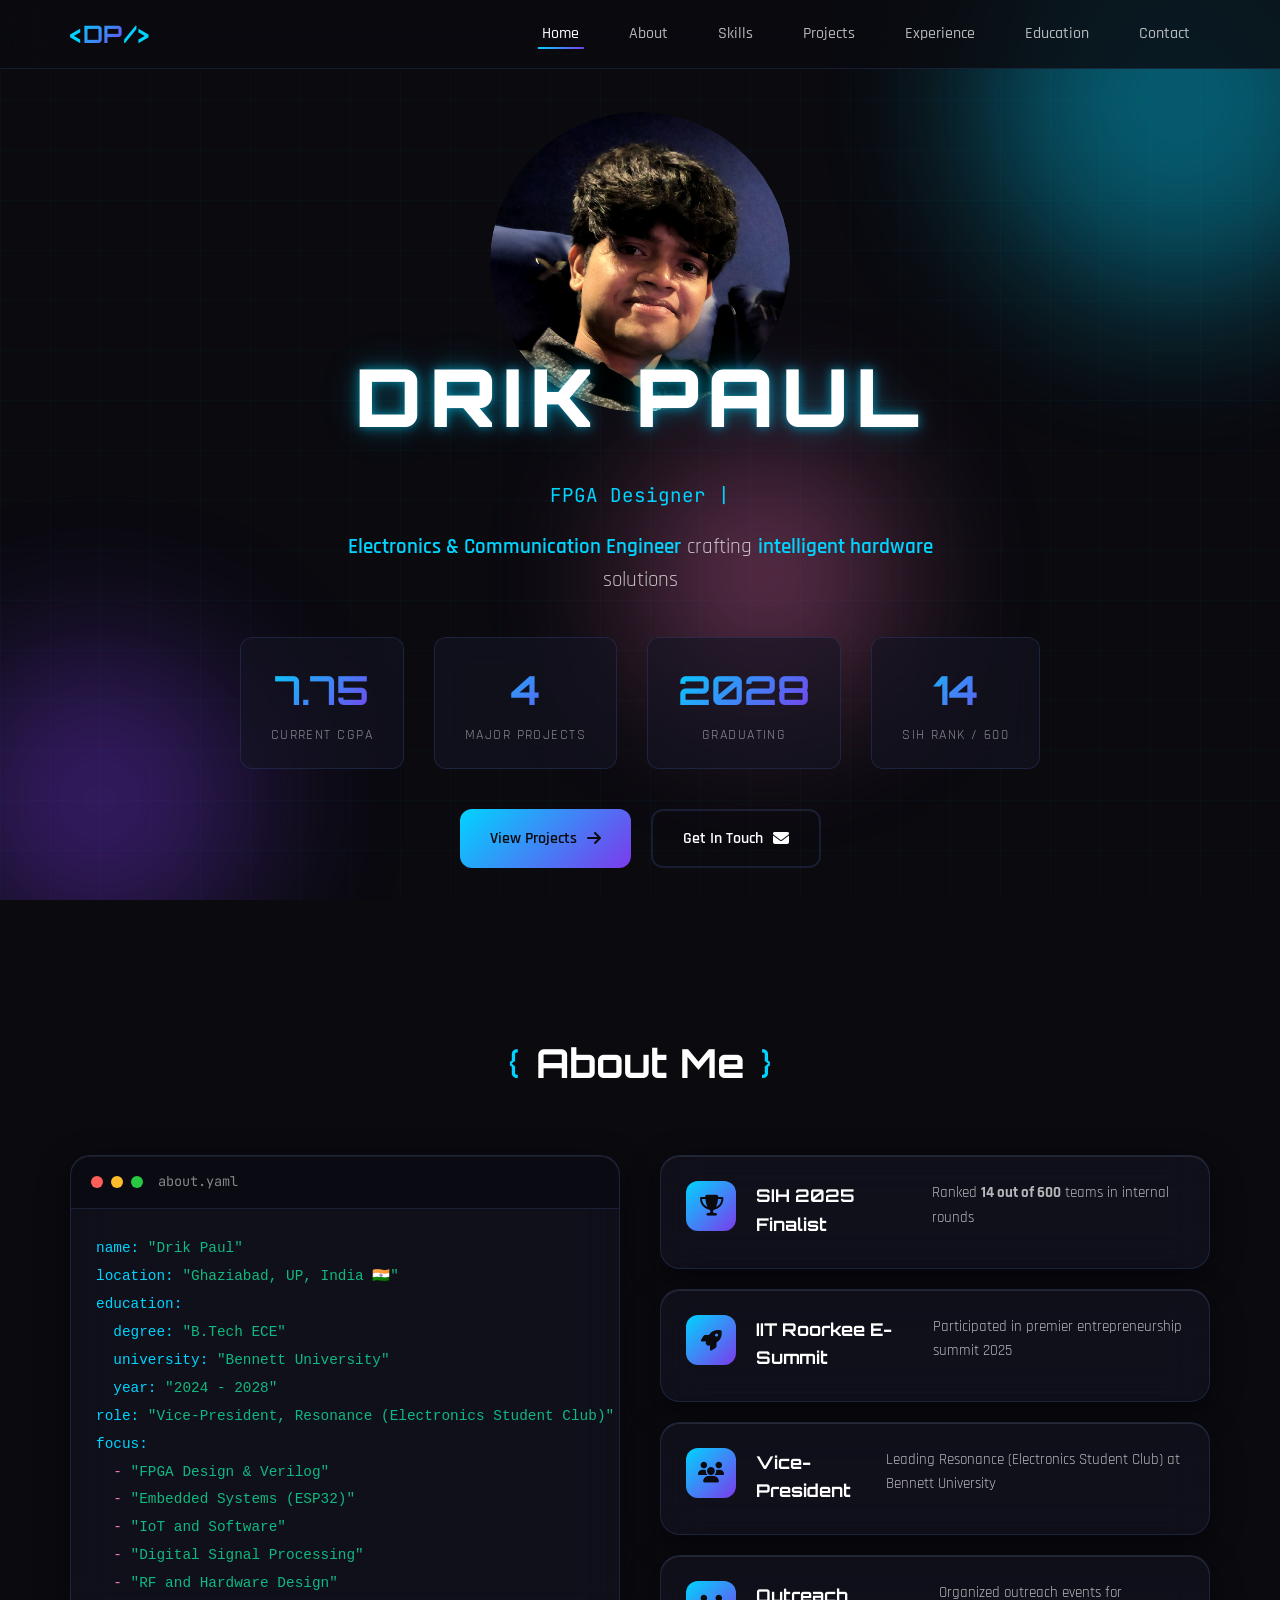
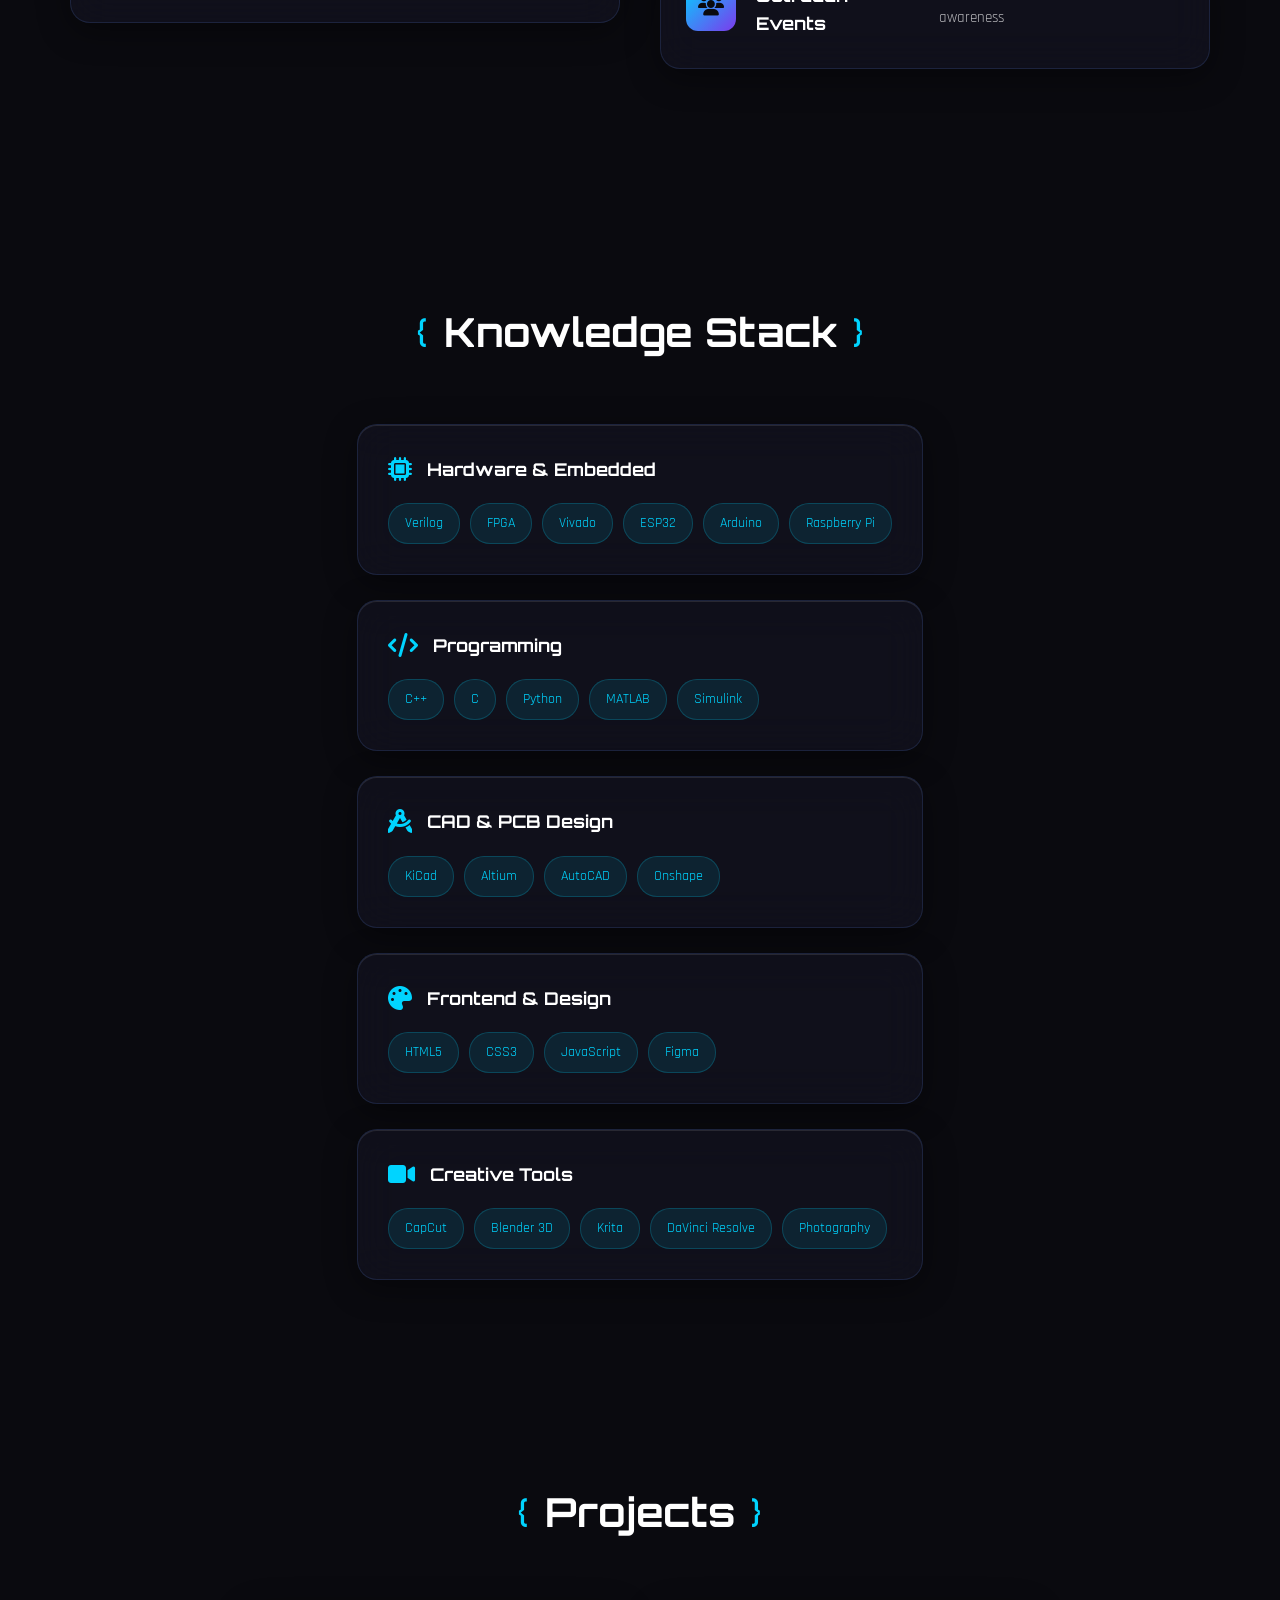
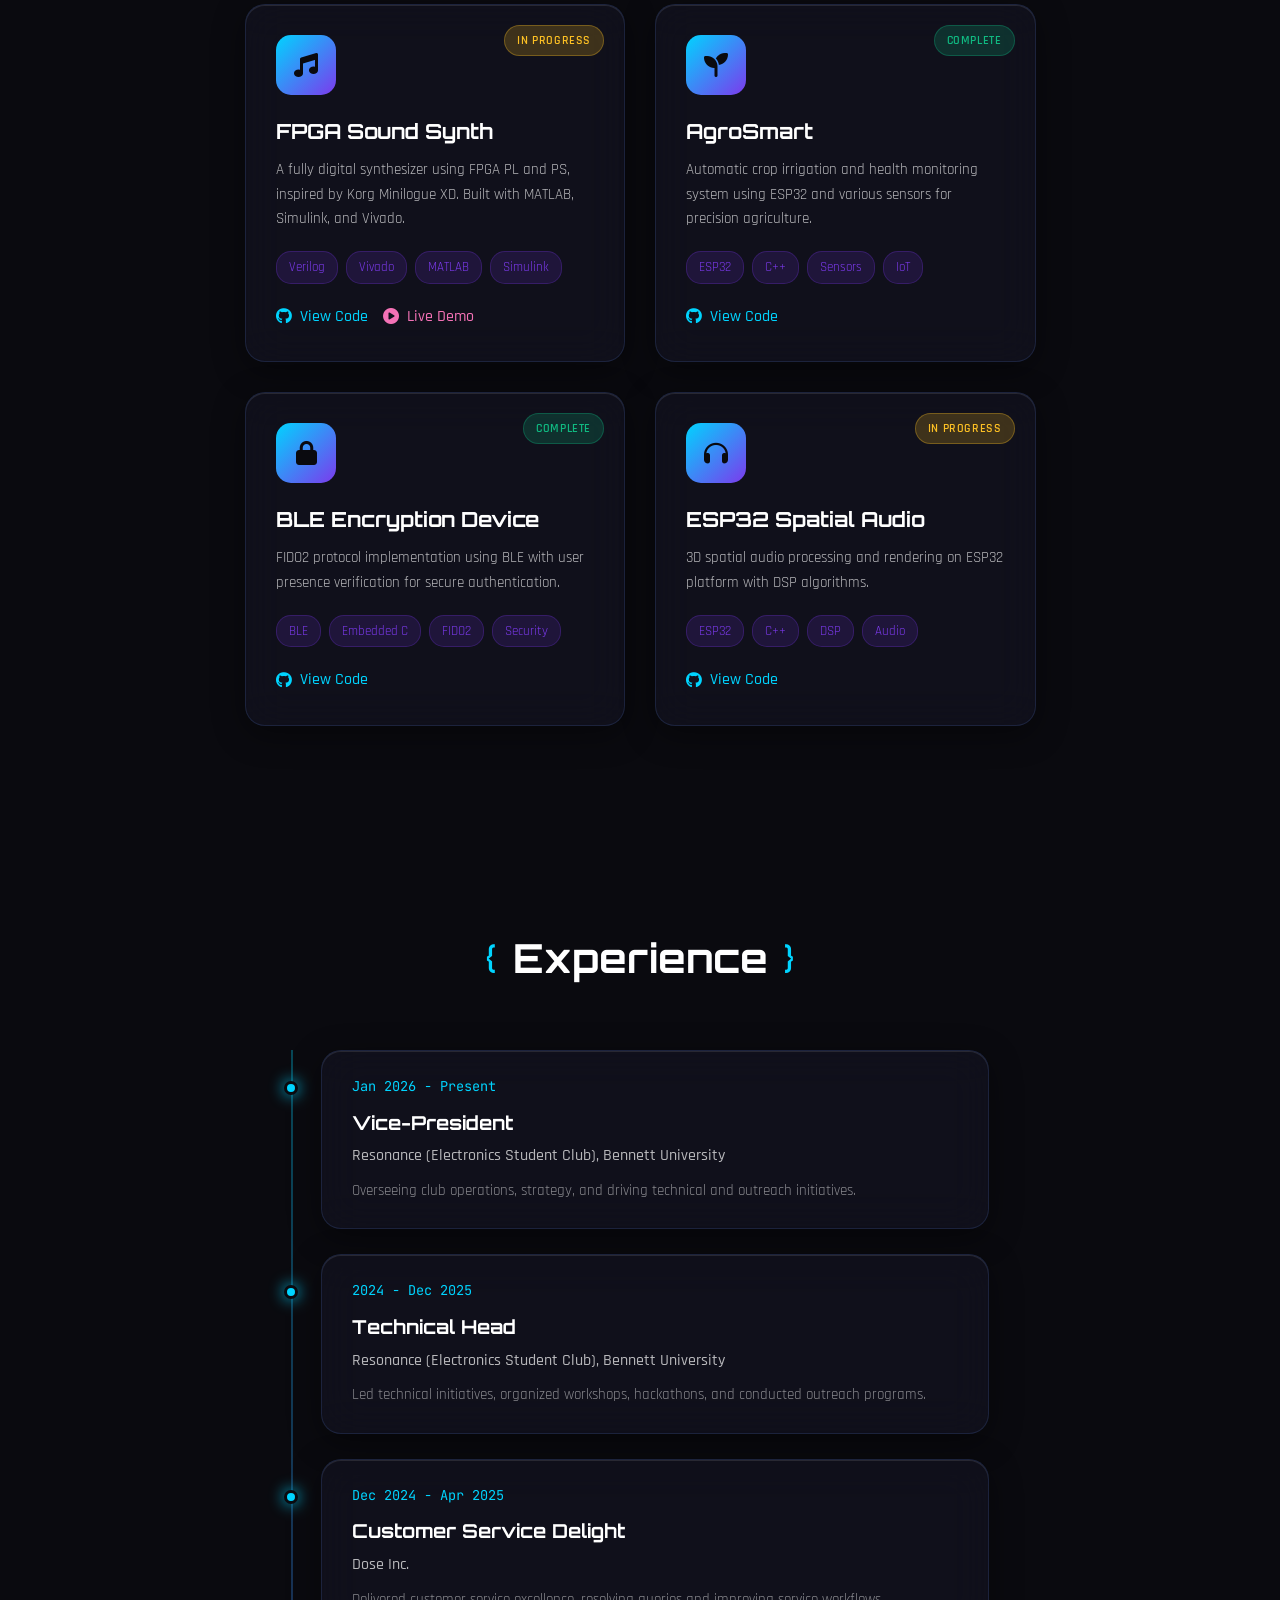
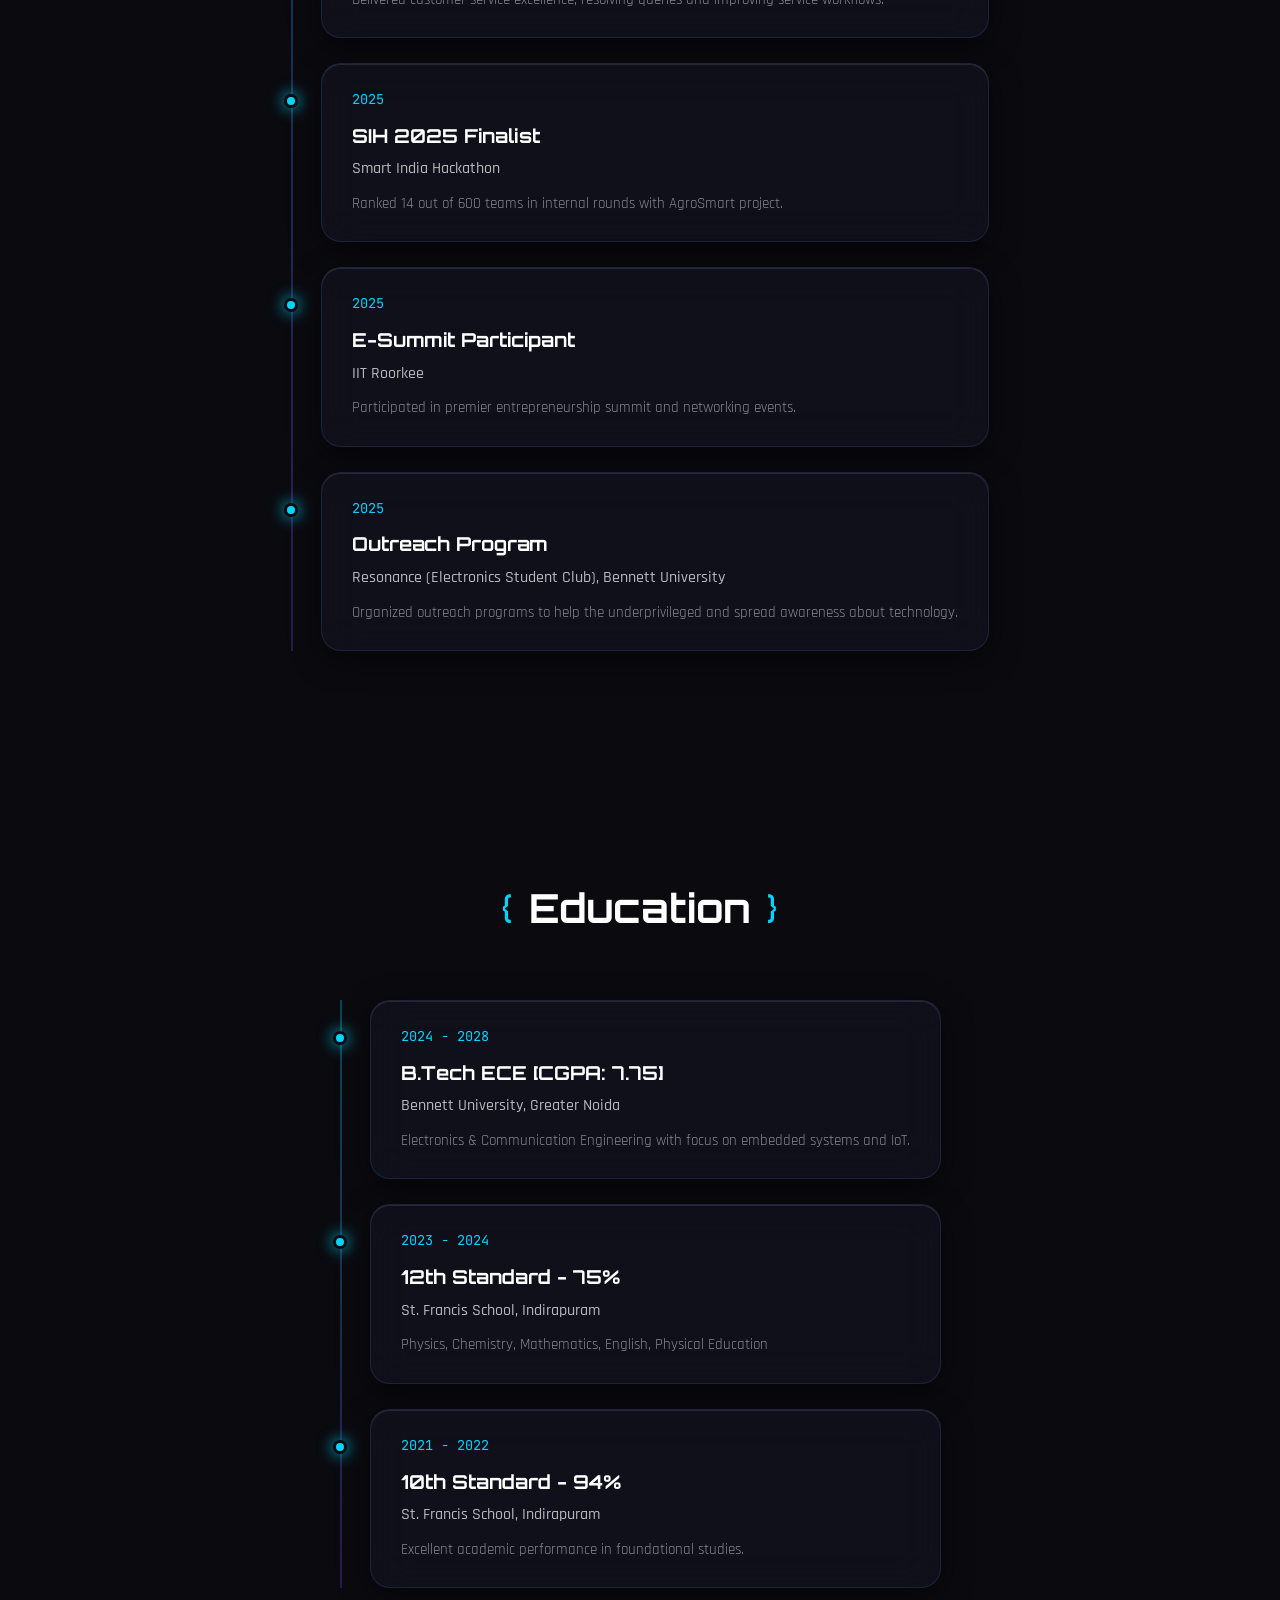
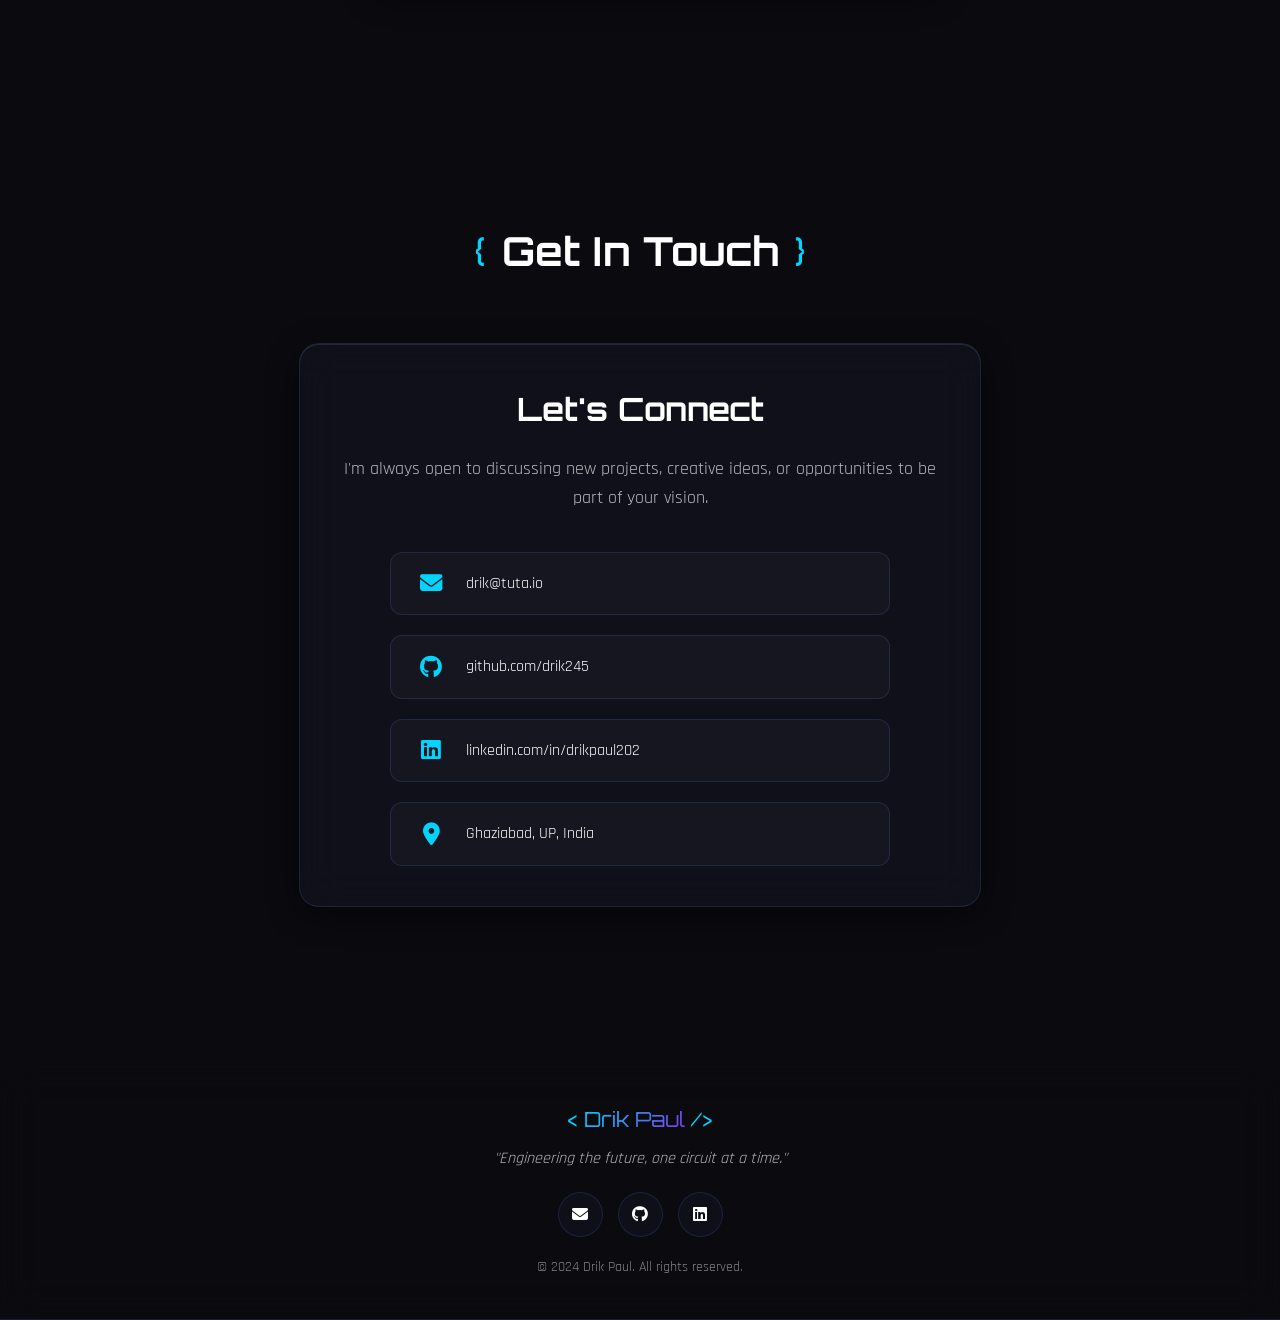
==== commit 2e56e4ab: "removed trailing cursor and glitch effect" ====
--- a/docs/index.html
+++ b/docs/index.html
@@ -25,8 +25,7 @@
 </head>
 
 <body>
-    <!-- Particle Canvas for Cursor Trail -->
-    <canvas id="particle-canvas"></canvas>
+
 
     <!-- Animated Background Grid -->
     <div class="grid-background"></div>
@@ -71,8 +70,8 @@
                     <div class="photo-dust-overlay" id="photoDust"></div>
                 </div>
             </div>
-            <div class="glitch-container">
-                <h1 class="glitch" data-text="DRIK PAUL">DRIK PAUL</h1>
+            <div class="hero-name-container">
+                <h1 class="hero-name">DRIK PAUL</h1>
             </div>
             <div class="typing-container">
                 <span class="typing-text"></span>
--- a/docs/style.css
+++ b/docs/style.css
@@ -49,7 +49,6 @@
 
 html {
     scroll-behavior: smooth;
-    cursor: none;
 }
 
 body {
@@ -58,26 +57,9 @@
     color: var(--text-primary);
     line-height: 1.6;
     overflow-x: hidden;
-    cursor: none;
-}
-
-/* Hide default cursor on all elements */
-*,
-*::before,
-*::after {
-    cursor: none !important;
-}
-
-/* Particle Canvas */
-#particle-canvas {
-    position: fixed;
-    top: 0;
-    left: 0;
-    width: 100%;
-    height: 100%;
-    pointer-events: none;
-    z-index: 9999;
-}
+}
+
+
 
 /* Animated Background */
 .grid-background {
@@ -393,112 +375,23 @@
     transform: scale(1.05);
 }
 
-/* Glitch Effect */
-.glitch-container {
+/* Hero Name */
+.hero-name-container {
     margin-bottom: 20px;
     position: relative;
     z-index: 2;
-    /* Ensure title is above the photo */
-}
-
-.glitch {
+}
+
+.hero-name {
     font-family: var(--font-display);
     font-size: clamp(3rem, 8vw, 5rem);
     font-weight: 900;
     letter-spacing: 0.1em;
-    position: relative;
     color: var(--text-primary);
     text-shadow:
         0 0 10px rgba(0, 212, 255, 0.5),
         0 0 20px rgba(0, 212, 255, 0.3),
         0 0 40px rgba(0, 212, 255, 0.2);
-    animation: glitch 3s ease-in-out infinite;
-}
-
-.glitch::before,
-.glitch::after {
-    content: attr(data-text);
-    position: absolute;
-    top: 0;
-    left: 0;
-    width: 100%;
-    height: 100%;
-}
-
-.glitch::before {
-    color: var(--accent-primary);
-    animation: glitch-1 0.3s ease-in-out infinite;
-    clip-path: polygon(0 0, 100% 0, 100% 35%, 0 35%);
-    transform: translate(-2px, -2px);
-    opacity: 0.8;
-}
-
-.glitch::after {
-    color: var(--accent-tertiary);
-    animation: glitch-2 0.3s ease-in-out infinite;
-    clip-path: polygon(0 65%, 100% 65%, 100% 100%, 0 100%);
-    transform: translate(2px, 2px);
-    opacity: 0.8;
-}
-
-@keyframes glitch {
-
-    0%,
-    100% {
-        text-shadow: 0 0 10px rgba(0, 212, 255, 0.5), 0 0 20px rgba(0, 212, 255, 0.3);
-    }
-
-    50% {
-        text-shadow: 0 0 20px rgba(0, 212, 255, 0.8), 0 0 40px rgba(0, 212, 255, 0.5);
-    }
-}
-
-@keyframes glitch-1 {
-
-    0%,
-    100% {
-        transform: translate(0);
-    }
-
-    20% {
-        transform: translate(-3px, 3px);
-    }
-
-    40% {
-        transform: translate(-3px, -3px);
-    }
-
-    60% {
-        transform: translate(3px, 3px);
-    }
-
-    80% {
-        transform: translate(3px, -3px);
-    }
-}
-
-@keyframes glitch-2 {
-
-    0%,
-    100% {
-        transform: translate(0);
-    }
-
-    20% {
-        transform: translate(3px, -3px);
-    }
-
-    40% {
-        transform: translate(3px, 3px);
-    }
-
-    60% {
-        transform: translate(-3px, -3px);
-    }
-
-    80% {
-        transform: translate(-3px, 3px);
-    }
 }
 
 /* Typing Animation */
@@ -1273,7 +1166,7 @@
 }
 
 @media (max-width: 480px) {
-    .glitch {
+    .hero-name {
         font-size: 2.5rem;
     }
 
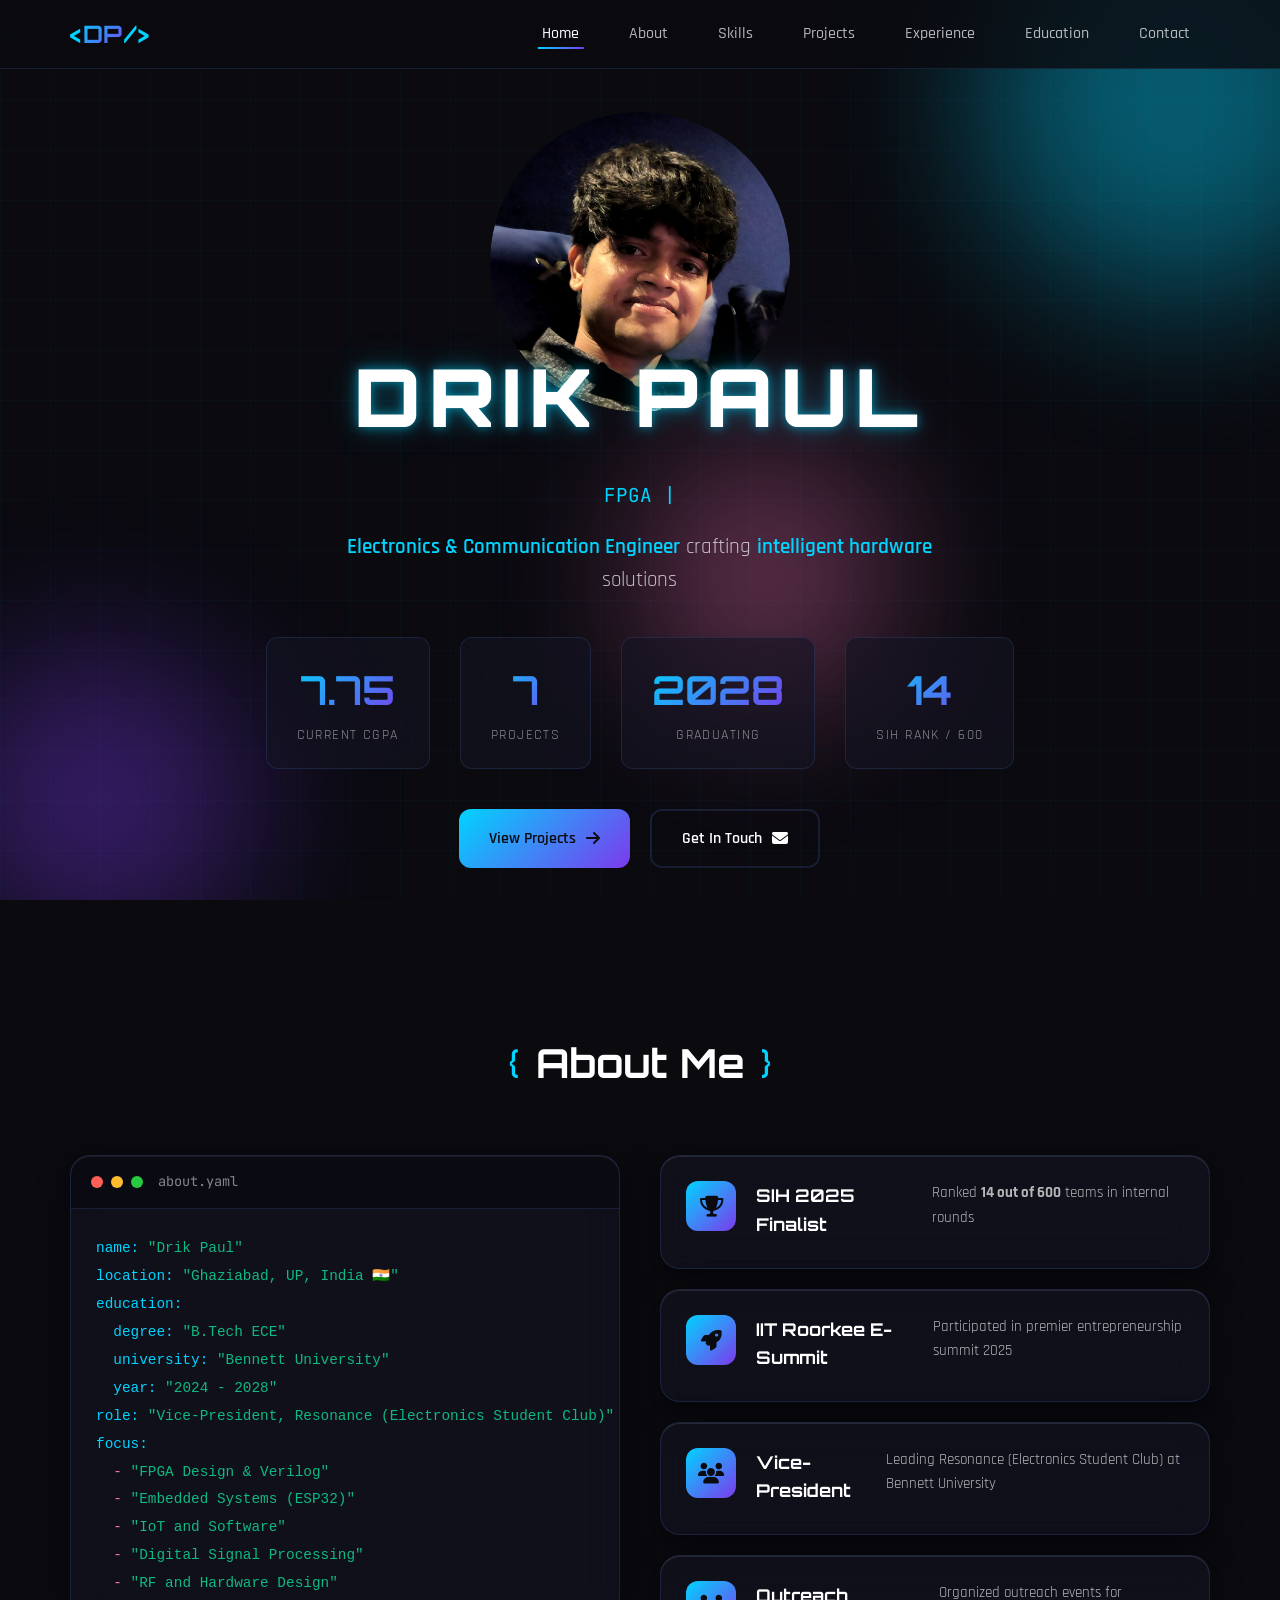
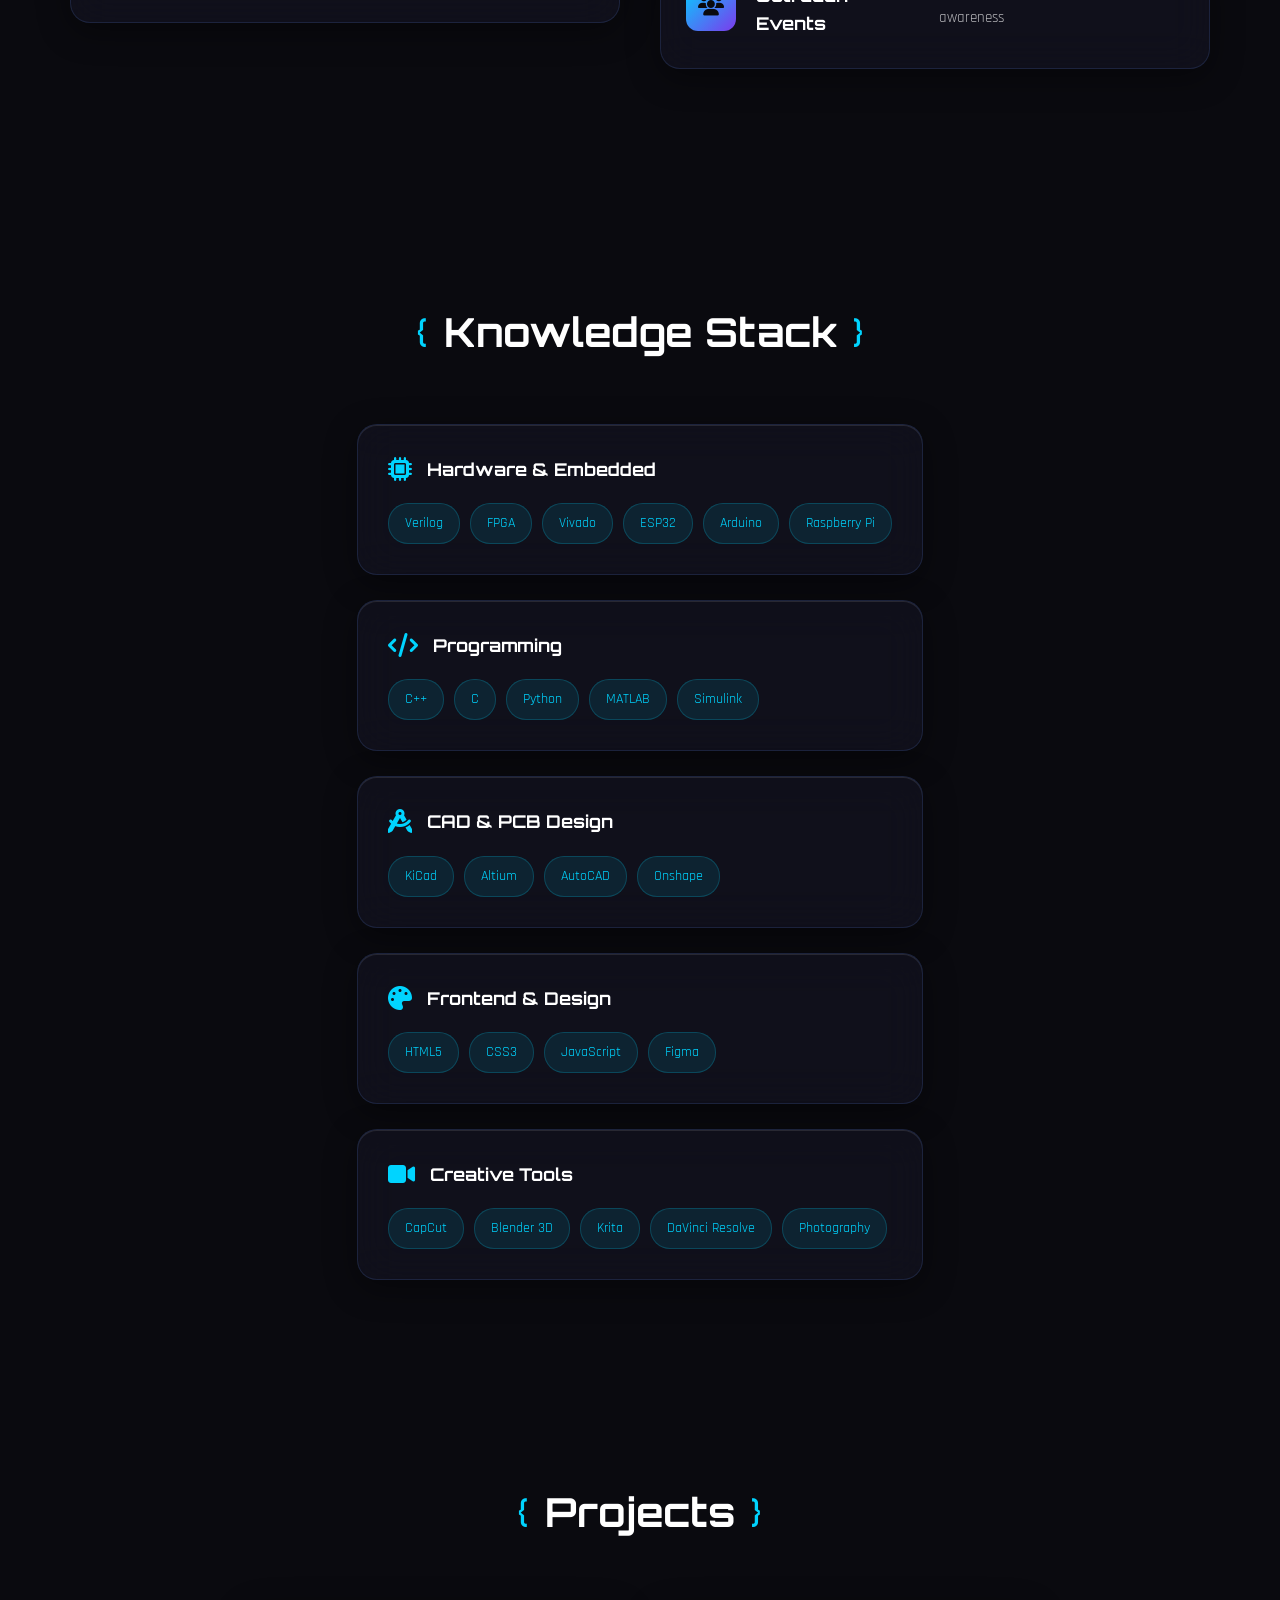
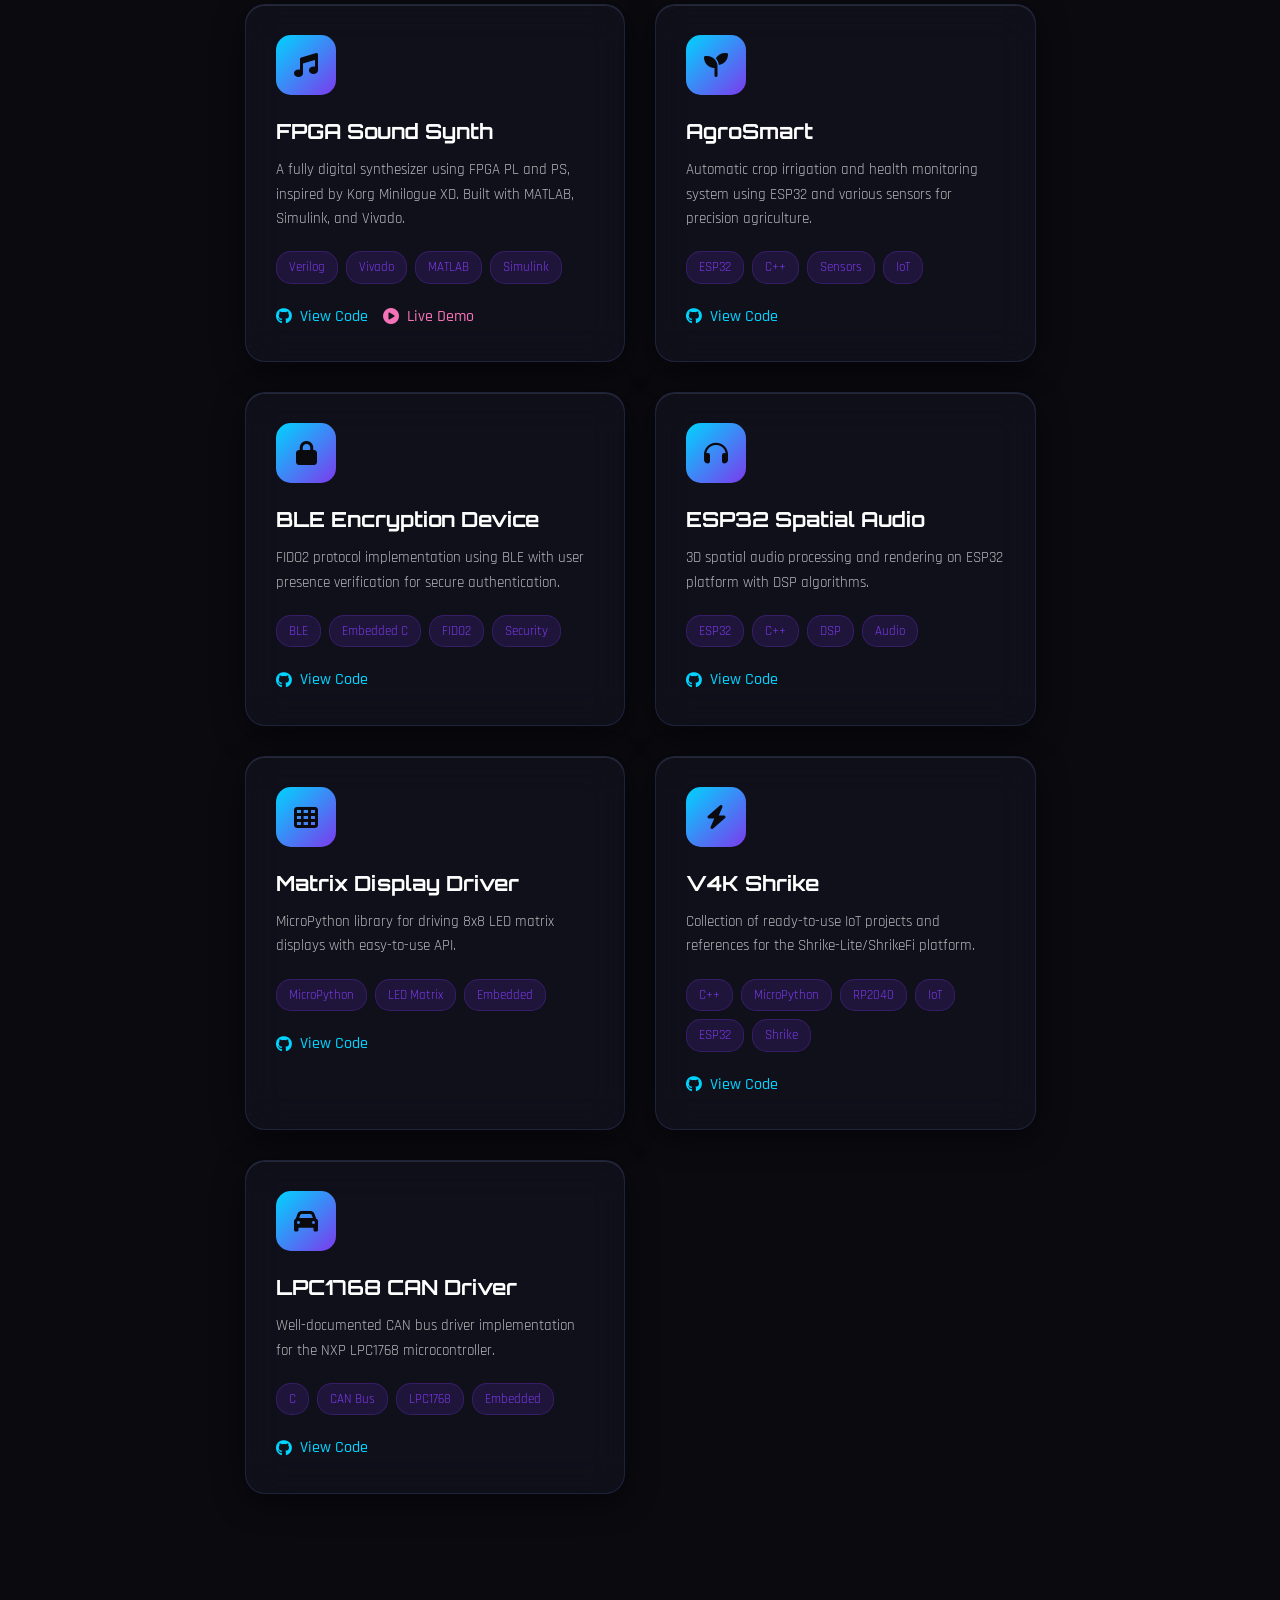
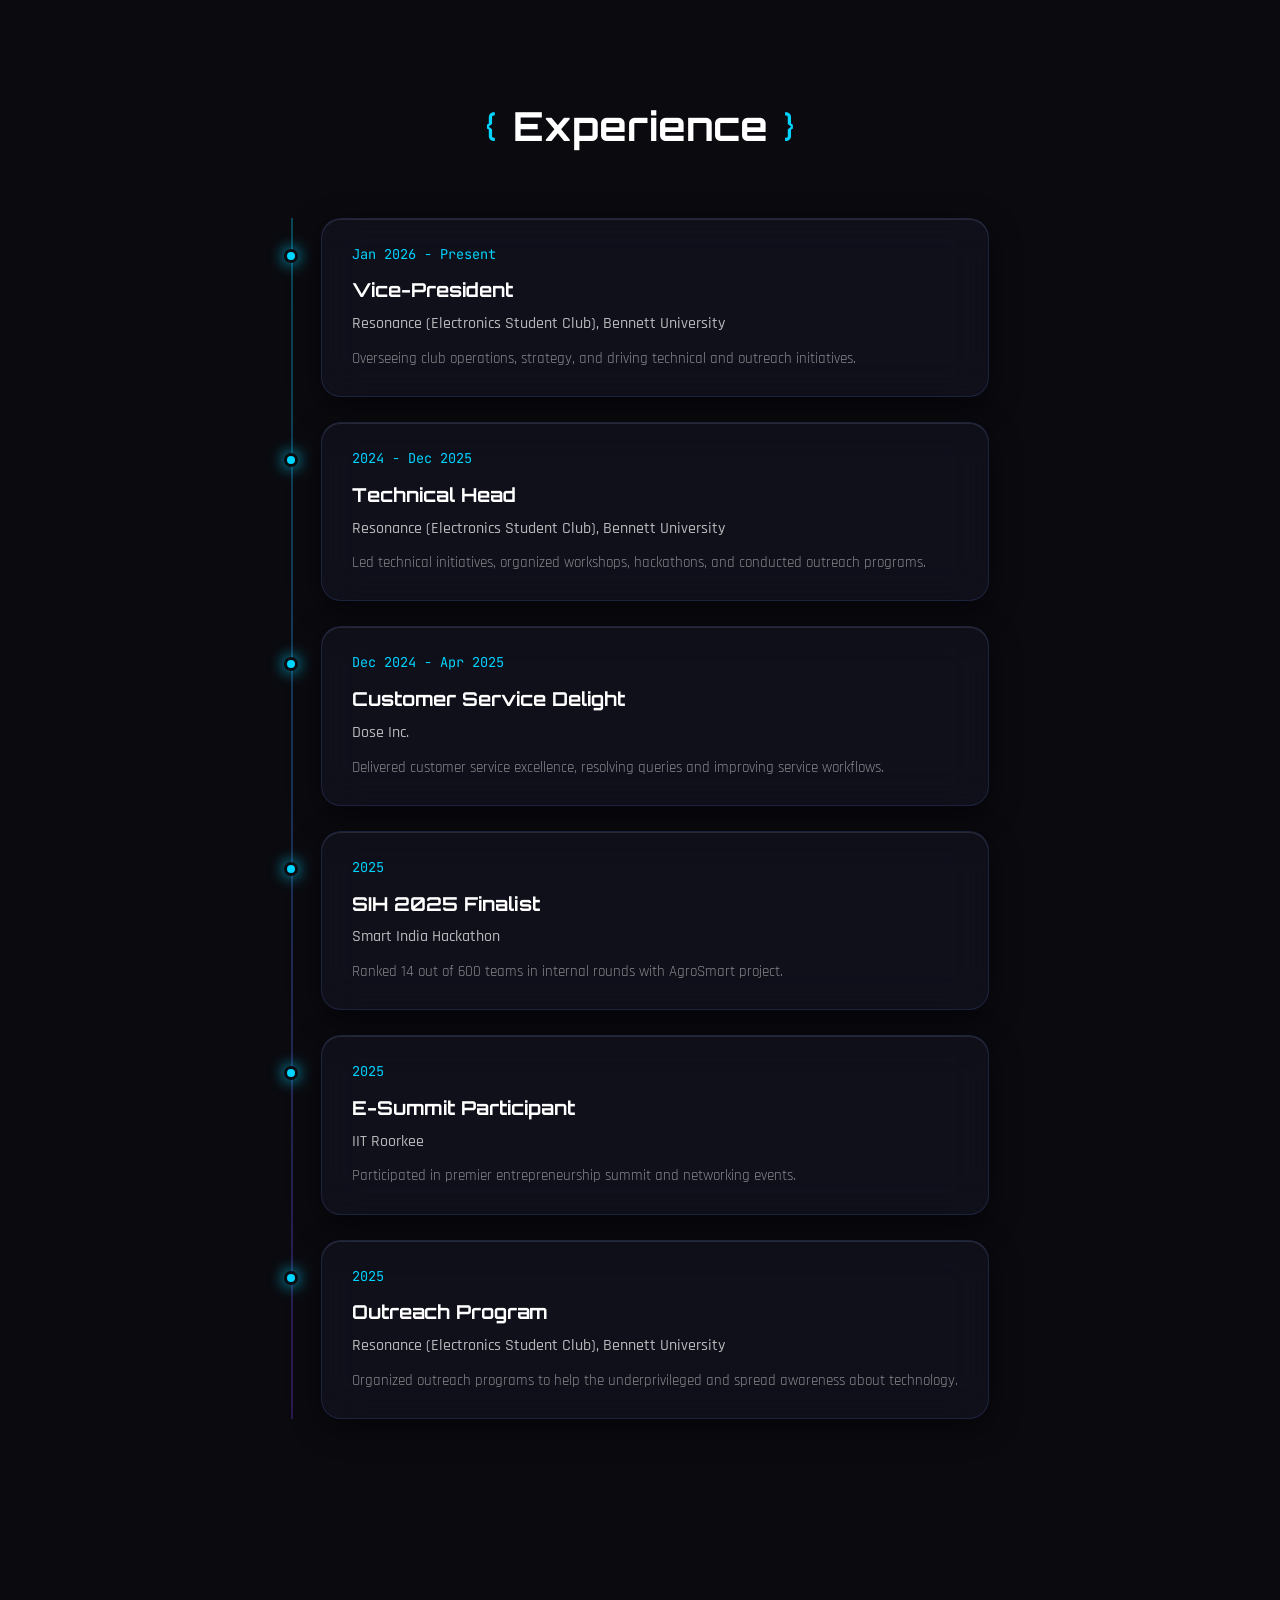
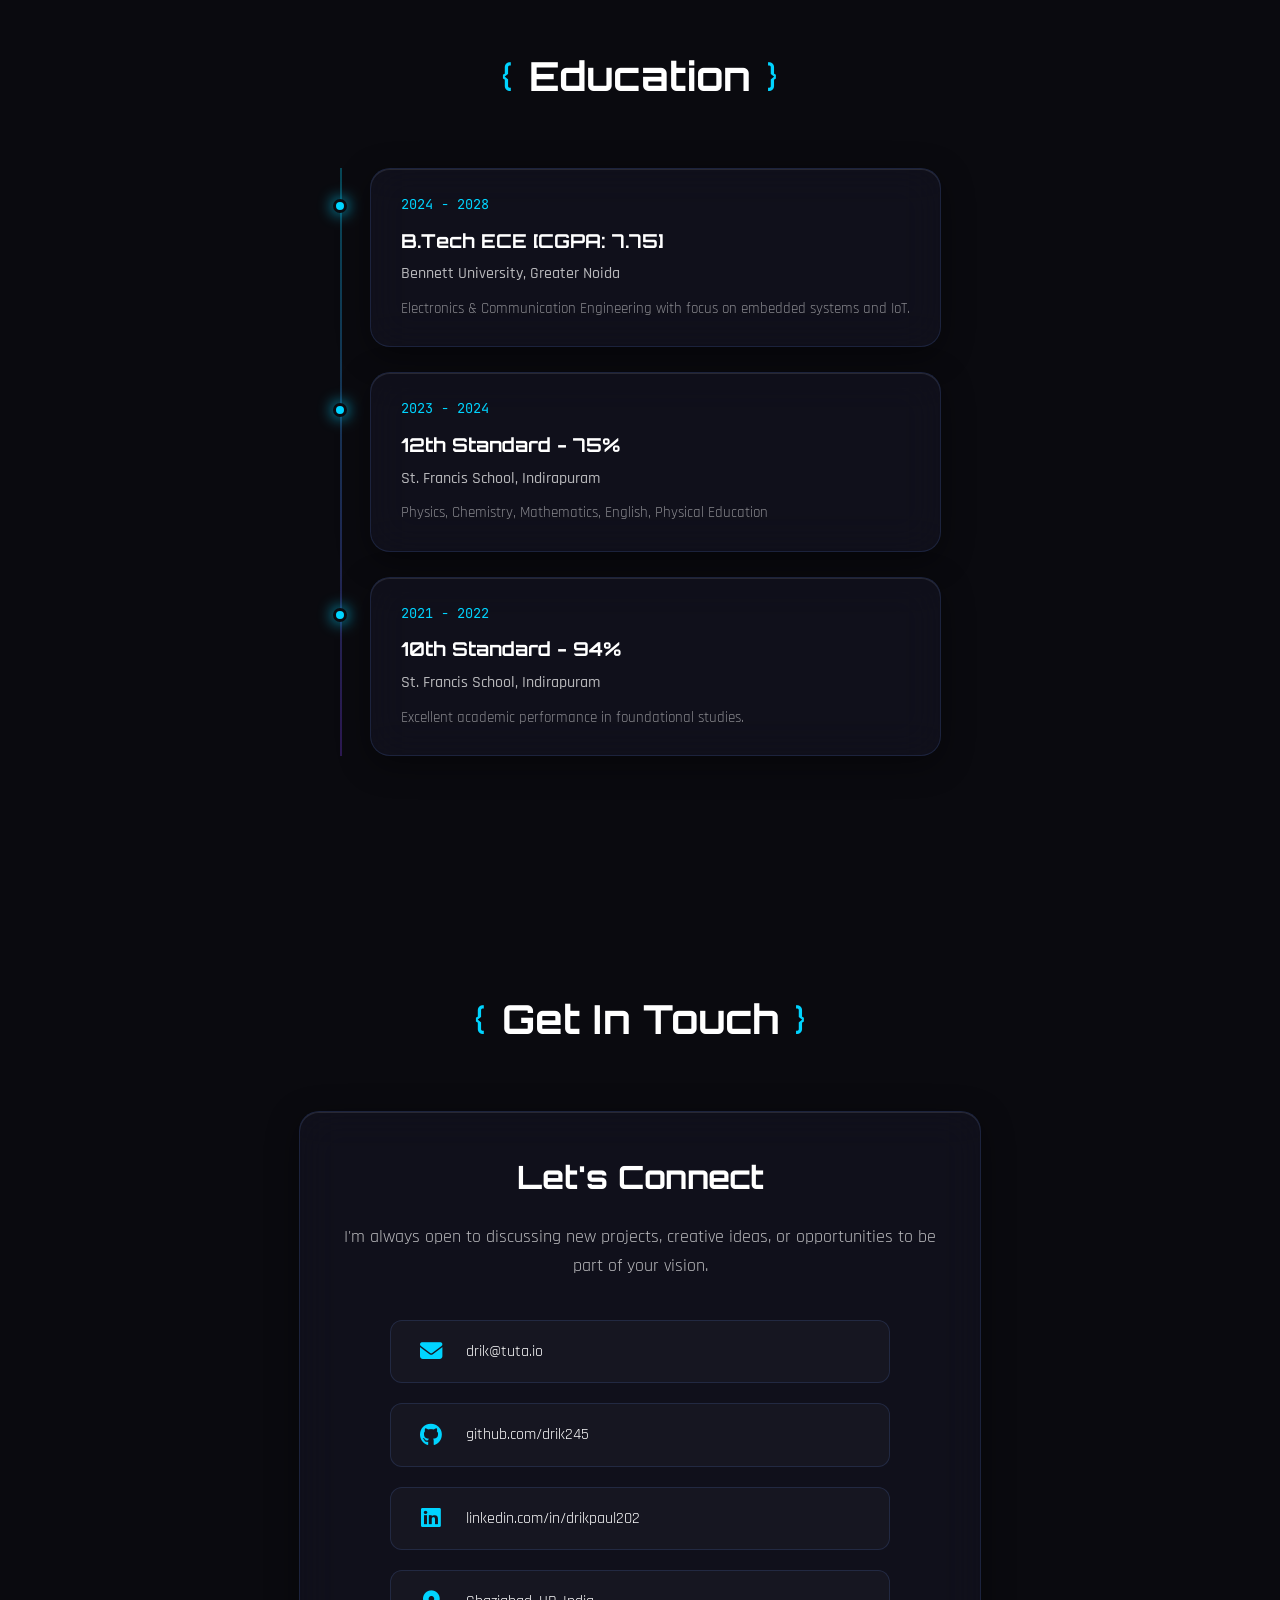
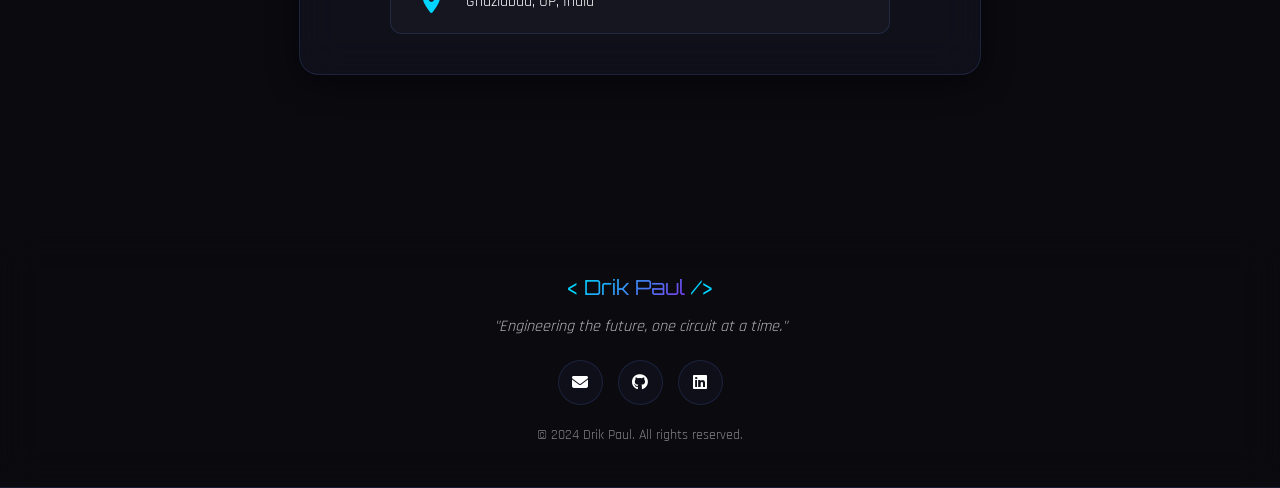
==== commit 21398ddd: "update" ====
--- a/docs/index.html
+++ b/docs/index.html
@@ -87,8 +87,8 @@
                     <span class="stat-label">Current CGPA</span>
                 </div>
                 <div class="stat-item glass-card-mini">
-                    <span class="stat-number" data-count="4">0</span>
-                    <span class="stat-label">Major Projects</span>
+                    <span class="stat-number" data-count="7">0</span>
+                    <span class="stat-label">Projects</span>
                 </div>
                 <div class="stat-item glass-card-mini">
                     <span class="stat-number" data-count="2028">0</span>
@@ -274,7 +274,6 @@
             </h2>
             <div class="projects-grid">
                 <div class="project-card glass-card">
-                    <div class="project-status ongoing">In Progress</div>
                     <div class="project-icon">
                         <i class="fas fa-music"></i>
                     </div>
@@ -301,7 +300,6 @@
                 </div>
 
                 <div class="project-card glass-card">
-                    <div class="project-status complete">Complete</div>
                     <div class="project-icon">
                         <i class="fas fa-seedling"></i>
                     </div>
@@ -321,7 +319,6 @@
                 </div>
 
                 <div class="project-card glass-card">
-                    <div class="project-status complete">Complete</div>
                     <div class="project-icon">
                         <i class="fas fa-lock"></i>
                     </div>
@@ -341,7 +338,6 @@
                 </div>
 
                 <div class="project-card glass-card">
-                    <div class="project-status ongoing">In Progress</div>
                     <div class="project-icon">
                         <i class="fas fa-headphones"></i>
                     </div>
@@ -358,6 +354,62 @@
                         <span>View Code</span>
                     </a>
                 </div>
+
+                <div class="project-card glass-card">
+                    <div class="project-icon">
+                        <i class="fas fa-th"></i>
+                    </div>
+                    <h3>Matrix Display Driver</h3>
+                    <p>MicroPython library for driving 8x8 LED matrix displays with easy-to-use API.</p>
+                    <div class="project-tech">
+                        <span>MicroPython</span>
+                        <span>LED Matrix</span>
+                        <span>Embedded</span>
+                    </div>
+                    <a href="https://github.com/drik245/matrix_display_driver" class="project-link" target="_blank">
+                        <i class="fab fa-github"></i>
+                        <span>View Code</span>
+                    </a>
+                </div>
+
+                <div class="project-card glass-card">
+                    <div class="project-icon">
+                        <i class="fas fa-bolt"></i>
+                    </div>
+                    <h3>V4K Shrike</h3>
+                    <p>Collection of ready-to-use IoT projects and references for the Shrike-Lite/ShrikeFi platform.</p>
+                    <div class="project-tech">
+                        <span>C++</span>
+                        <span>MicroPython</span>
+                        <span>RP2040</span>
+                        <span>IoT</span>
+                        <span>ESP32</span>
+                        <span>Shrike</span>
+                    </div>
+                    <a href="https://github.com/drik245/v4k_shrike" class="project-link" target="_blank">
+                        <i class="fab fa-github"></i>
+                        <span>View Code</span>
+                    </a>
+                </div>
+
+                <div class="project-card glass-card">
+                    <div class="project-icon">
+                        <i class="fas fa-car"></i>
+                    </div>
+                    <h3>LPC1768 CAN Driver</h3>
+                    <p>Well-documented CAN bus driver implementation for the NXP LPC1768 microcontroller.</p>
+                    <div class="project-tech">
+                        <span>C</span>
+                        <span>CAN Bus</span>
+                        <span>LPC1768</span>
+                        <span>Embedded</span>
+                    </div>
+                    <a href="https://github.com/drik245/LPC1768-CAN-Driver" class="project-link" target="_blank">
+                        <i class="fab fa-github"></i>
+                        <span>View Code</span>
+                    </a>
+                </div>
+
             </div>
         </div>
     </section>
@@ -418,7 +470,8 @@
                     <div class="timeline-date">2025</div>
                     <h3>Outreach Program</h3>
                     <h4>Resonance (Electronics Student Club), Bennett University</h4>
-                    <p>Organized outreach programs to help the underprivileged and spread awareness about technology.</p>
+                    <p>Organized outreach programs to help the underprivileged and spread awareness about technology.
+                    </p>
                 </div>
             </div>
         </div>
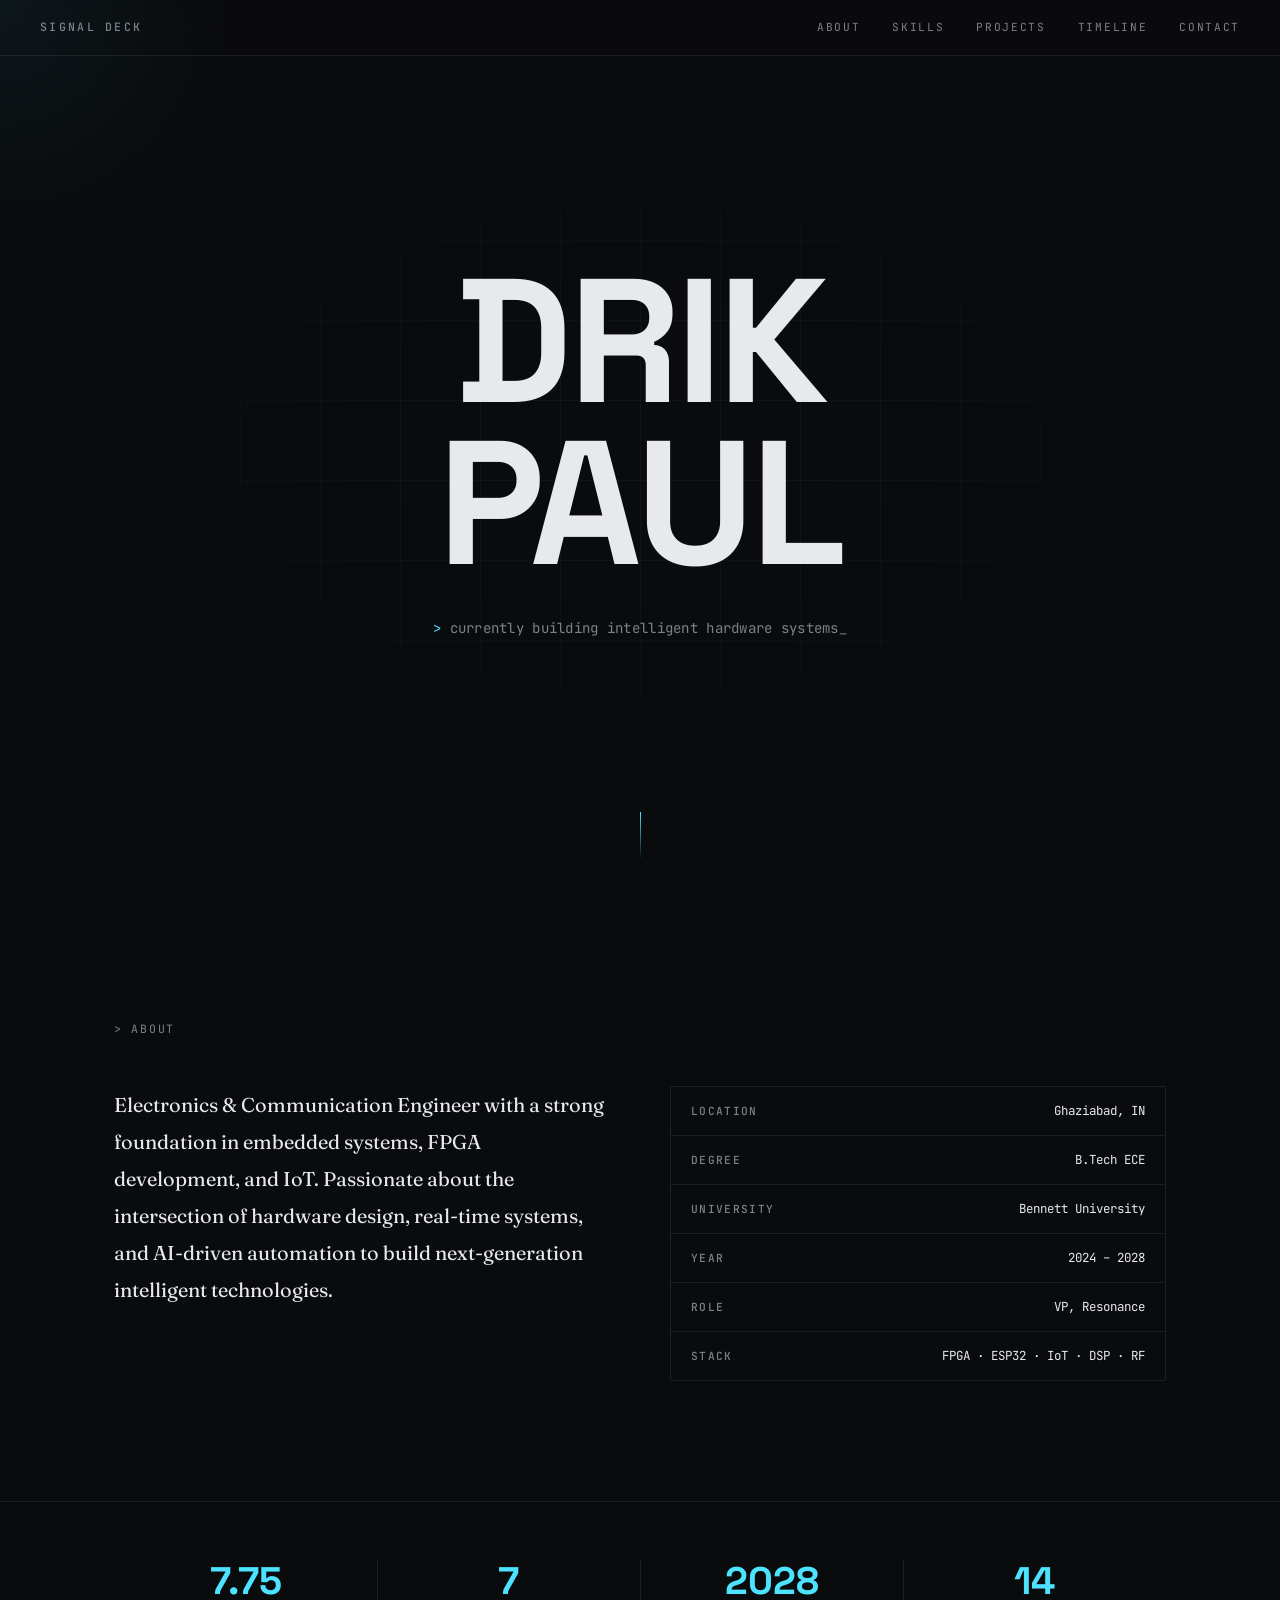
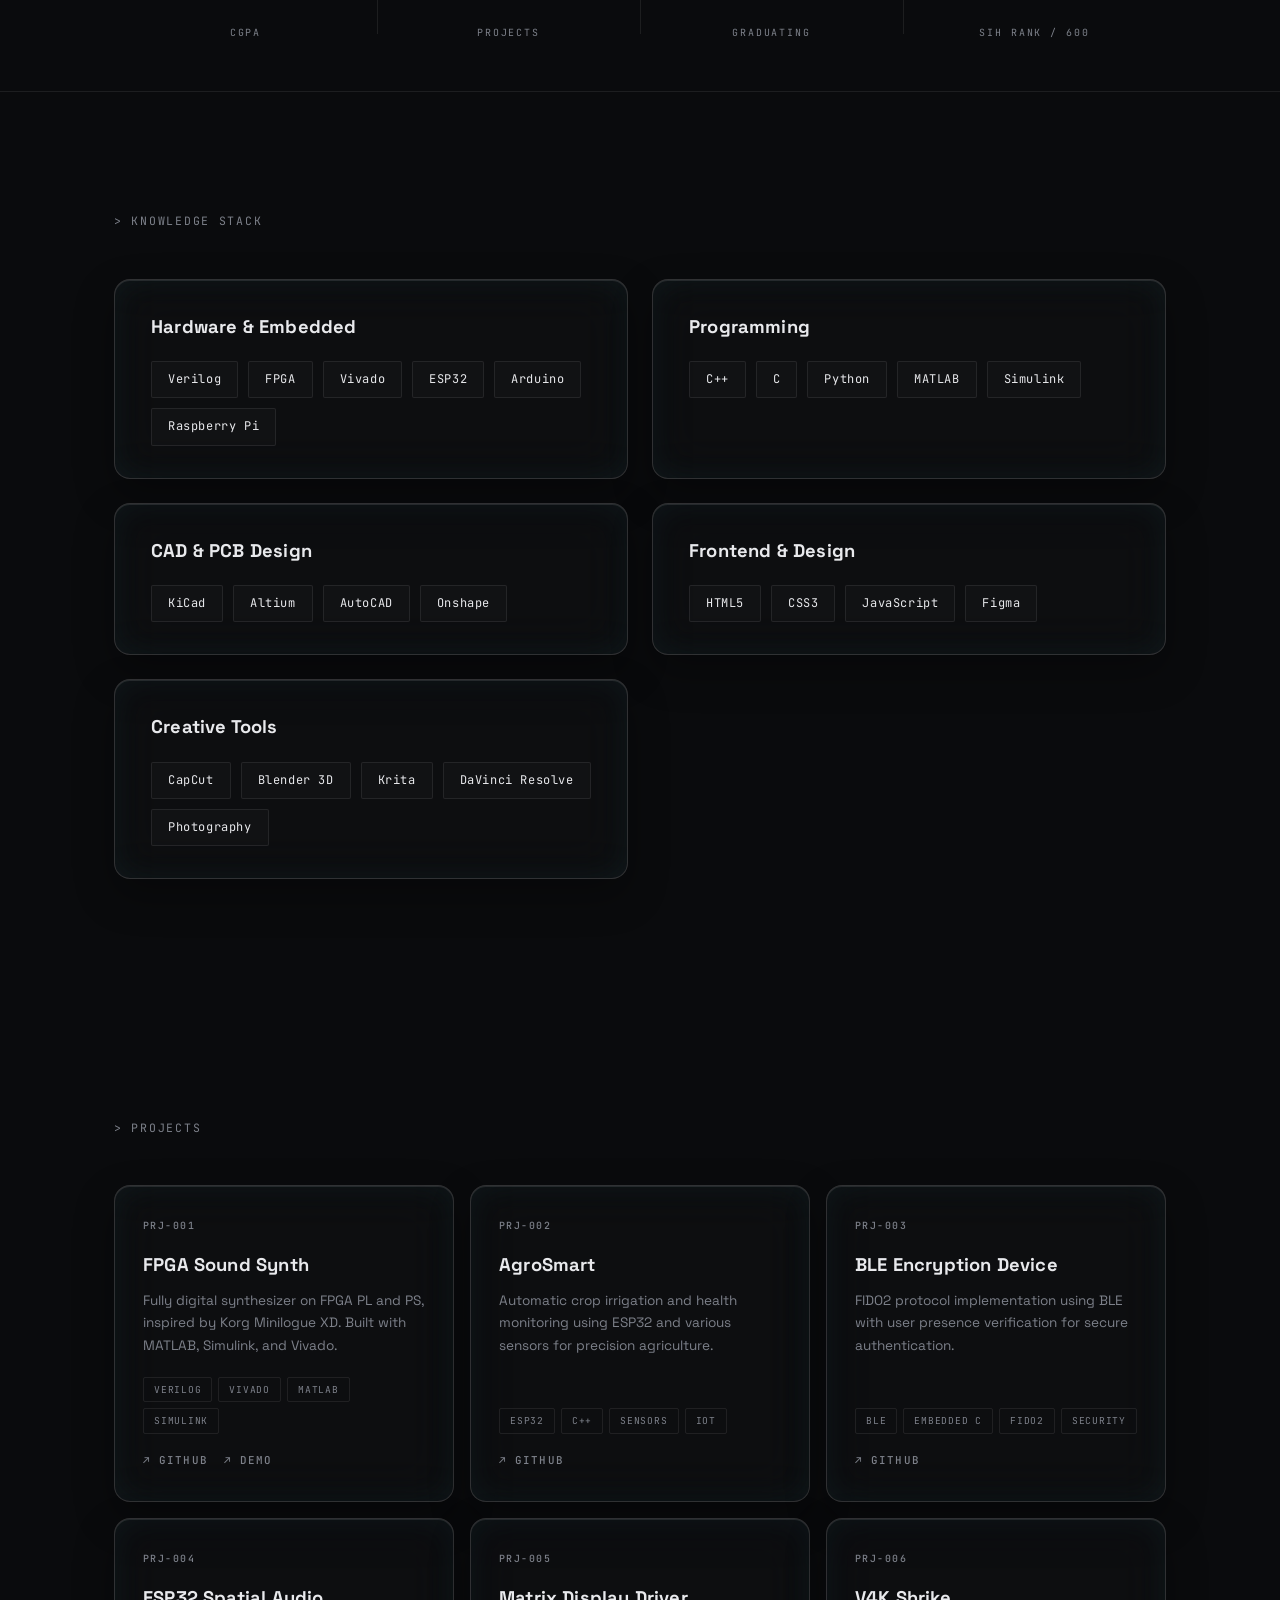
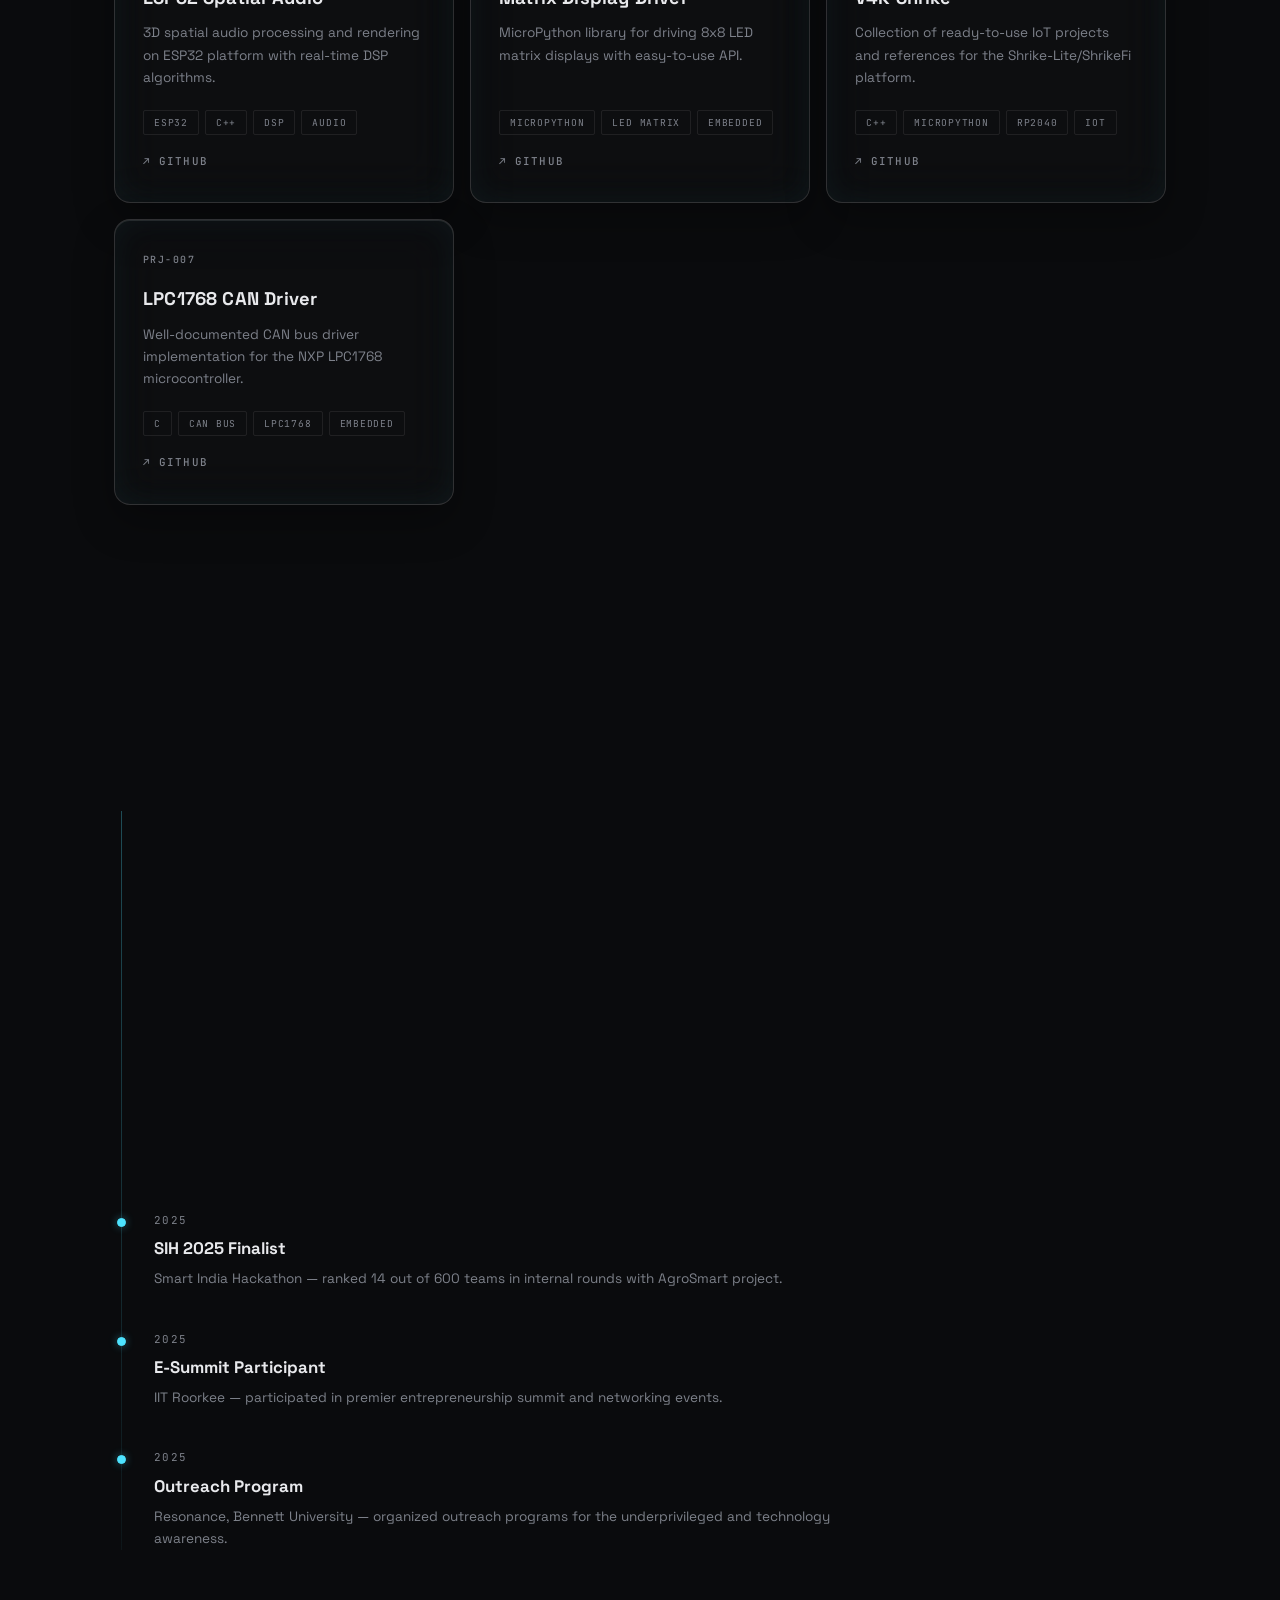
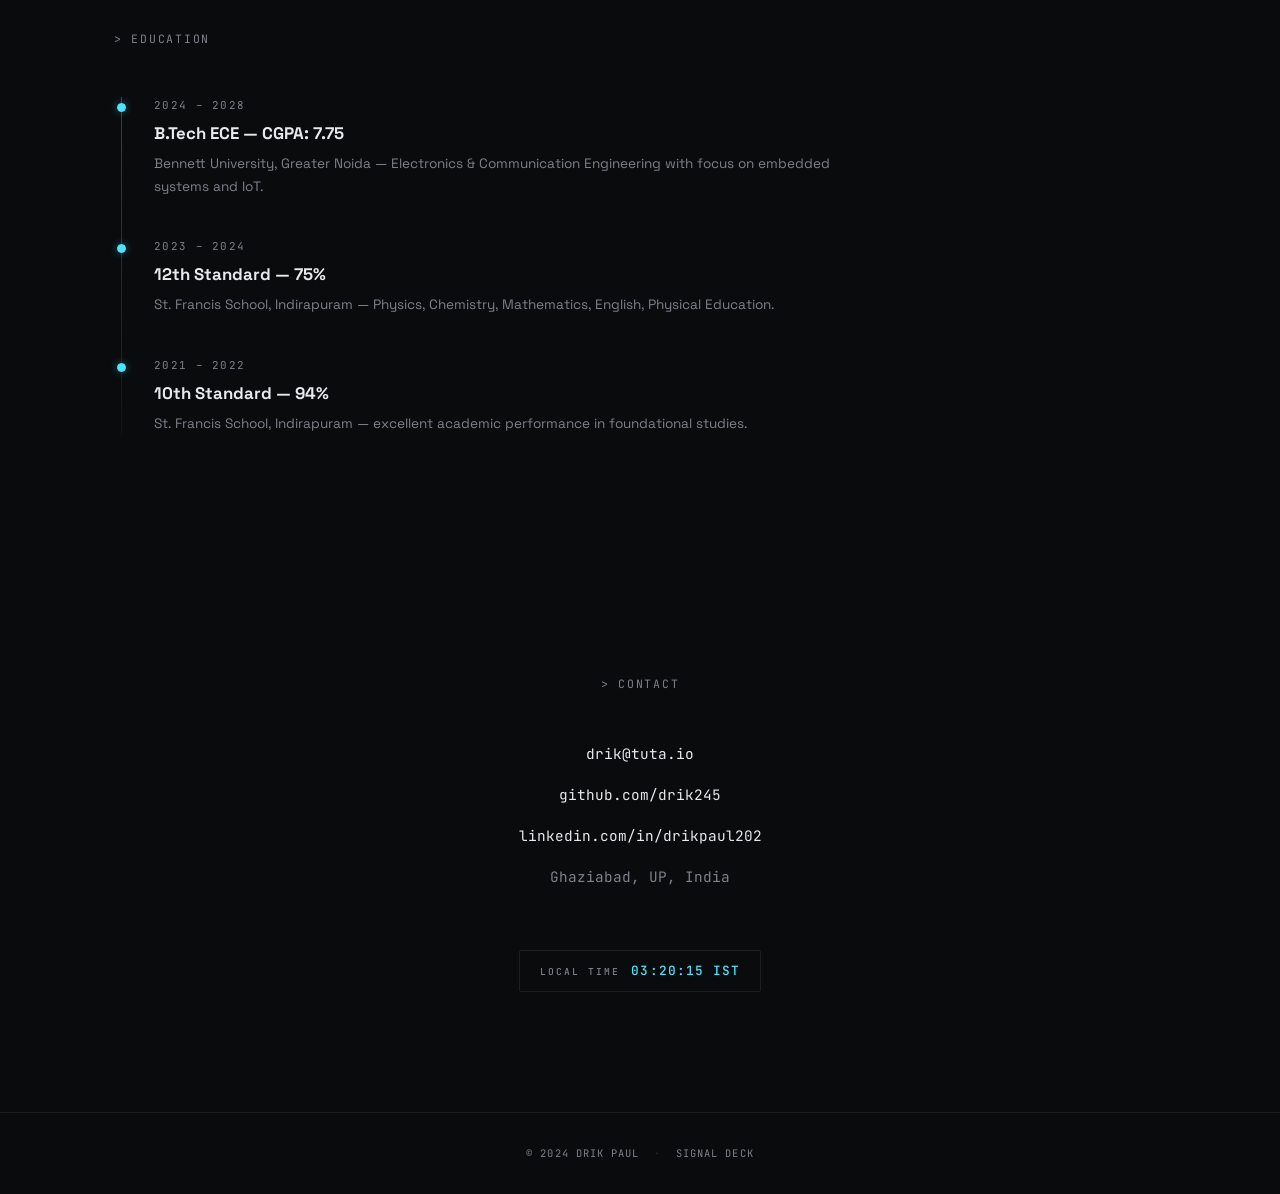
==== commit 7c31a4d7: "new theme" ====
--- a/docs/index.html
+++ b/docs/index.html
@@ -1,206 +1,129 @@
 <!DOCTYPE html>
 <html lang="en">
-
 <head>
     <meta charset="UTF-8">
     <meta name="viewport" content="width=device-width, initial-scale=1.0">
-    <meta name="description"
-        content="Drik Paul - Electronics & Communication Engineer | Embedded Systems Developer | FPGA Designer">
-    <meta name="keywords" content="Drik Paul, ECE, Electronics, FPGA, ESP32, Embedded Systems, Bennett University">
+    <meta name="description" content="Drik Paul — Electronics & Communication Engineer. FPGA designer, embedded systems developer, IoT architect.">
+    <meta name="keywords" content="Drik Paul, ECE, FPGA, ESP32, Embedded Systems, Bennett University, Signal Deck">
     <meta name="author" content="Drik Paul">
-
-    <title>Drik Paul | Engineer & Hardware Developer</title>
-
-    <!-- Google Fonts -->
+    <title>Signal Deck — Drik Paul</title>
+
+    <!-- Fonts: Space Grotesk · Fraunces · JetBrains Mono -->
     <link rel="preconnect" href="https://fonts.googleapis.com">
     <link rel="preconnect" href="https://fonts.gstatic.com" crossorigin>
-    <link
-        href="https://fonts.googleapis.com/css2?family=Orbitron:wght@400;500;600;700;800;900&family=Rajdhani:wght@300;400;500;600;700&family=JetBrains+Mono:wght@300;400;500&display=swap"
-        rel="stylesheet">
-
-    <!-- Font Awesome -->
-    <link rel="stylesheet" href="https://cdnjs.cloudflare.com/ajax/libs/font-awesome/6.5.1/css/all.min.css">
+    <link href="https://fonts.googleapis.com/css2?family=Space+Grotesk:wght@400;500;700&family=Fraunces:ital,opsz,wght@0,9..144,400;1,9..144,400&family=JetBrains+Mono:wght@400;500&display=swap" rel="stylesheet">
 
     <link rel="stylesheet" href="style.css">
 </head>
-
 <body>
 
-
-    <!-- Animated Background Grid -->
-    <div class="grid-background"></div>
-    <div class="glow-orbs">
-        <div class="orb orb-1"></div>
-        <div class="orb orb-2"></div>
-        <div class="orb orb-3"></div>
+    <!-- Cursor-follow glow (desktop only, disabled on touch) -->
+    <div class="cursor-glow" id="cursorGlow"></div>
+
+    <!-- ── Navigation ──────────────────────────────────────── -->
+    <nav class="deck-nav" id="deckNav">
+        <a href="#home" class="nav-callsign">SIGNAL DECK</a>
+        <div class="nav-links" id="navLinks">
+            <a href="#about" class="nav-link" data-section="about">ABOUT</a>
+            <a href="#skills" class="nav-link" data-section="skills">SKILLS</a>
+            <a href="#projects" class="nav-link" data-section="projects">PROJECTS</a>
+            <a href="#timeline" class="nav-link" data-section="timeline">TIMELINE</a>
+            <a href="#contact" class="nav-link" data-section="contact">CONTACT</a>
+        </div>
+        <button class="nav-toggle" id="navToggle" aria-label="Menu">
+            <span></span><span></span>
+        </button>
+    </nav>
+
+    <!-- ── HERO ────────────────────────────────────────────── -->
+    <section id="home" class="hero">
+        <!-- Schematic grid background -->
+        <div class="hero-grid" id="heroGrid"></div>
+
+        <div class="hero-content">
+            <h1 class="hero-name" data-reveal>DRIK<br>PAUL</h1>
+            <p class="hero-prompt" data-reveal data-delay="200">
+                <span class="prompt-char">&gt;</span> currently building intelligent hardware systems<span class="blink">_</span>
+            </p>
+        </div>
+
+        <div class="scroll-cue" data-reveal data-delay="600">
+            <span class="scroll-line"></span>
+        </div>
+    </section>
+
+    <!-- ── ABOUT ───────────────────────────────────────────── -->
+    <section id="about" class="section">
+        <div class="container">
+            <span class="section-label" data-reveal>&gt; ABOUT</span>
+
+            <div class="about-split">
+                <div class="about-prose" data-reveal>
+                    <p>Electronics &amp; Communication Engineer with a strong foundation in embedded systems, FPGA development, and IoT. Passionate about the intersection of hardware design, real-time systems, and AI-driven automation to build next-generation intelligent technologies.</p>
+                </div>
+
+                <div class="about-spec" data-reveal data-delay="100">
+                    <div class="spec-row">
+                        <span class="spec-key">LOCATION</span>
+                        <span class="spec-val">Ghaziabad, IN</span>
+                    </div>
+                    <div class="spec-row">
+                        <span class="spec-key">DEGREE</span>
+                        <span class="spec-val">B.Tech ECE</span>
+                    </div>
+                    <div class="spec-row">
+                        <span class="spec-key">UNIVERSITY</span>
+                        <span class="spec-val">Bennett University</span>
+                    </div>
+                    <div class="spec-row">
+                        <span class="spec-key">YEAR</span>
+                        <span class="spec-val">2024 – 2028</span>
+                    </div>
+                    <div class="spec-row">
+                        <span class="spec-key">ROLE</span>
+                        <span class="spec-val">VP, Resonance</span>
+                    </div>
+                    <div class="spec-row">
+                        <span class="spec-key">STACK</span>
+                        <span class="spec-val">FPGA · ESP32 · IoT · DSP · RF</span>
+                    </div>
+                </div>
+            </div>
+        </div>
+    </section>
+
+    <!-- ── STATS BAR ───────────────────────────────────────── -->
+    <div class="stats-bar">
+        <div class="container">
+            <div class="stats-row">
+                <div class="stat-cell" data-reveal>
+                    <span class="stat-num" data-count="7.75">0</span>
+                    <span class="stat-label">CGPA</span>
+                </div>
+                <div class="stat-cell" data-reveal data-delay="80">
+                    <span class="stat-num" data-count="7">0</span>
+                    <span class="stat-label">PROJECTS</span>
+                </div>
+                <div class="stat-cell" data-reveal data-delay="160">
+                    <span class="stat-num" data-count="2028">0</span>
+                    <span class="stat-label">GRADUATING</span>
+                </div>
+                <div class="stat-cell" data-reveal data-delay="240">
+                    <span class="stat-num" data-count="14">0</span>
+                    <span class="stat-label">SIH RANK / 600</span>
+                </div>
+            </div>
+        </div>
     </div>
 
-    <!-- Navigation -->
-    <nav class="glass-nav">
-        <div class="nav-container">
-            <a href="#home" class="logo">
-                <span class="logo-bracket">&lt;</span>
-                <span class="logo-text">DP</span>
-                <span class="logo-bracket">/&gt;</span>
-            </a>
-            <ul class="nav-links">
-                <li><a href="#home" class="nav-link active">Home</a></li>
-                <li><a href="#about" class="nav-link">About</a></li>
-                <li><a href="#skills" class="nav-link">Skills</a></li>
-                <li><a href="#projects" class="nav-link">Projects</a></li>
-                <li><a href="#experience" class="nav-link">Experience</a></li>
-                <li><a href="#education" class="nav-link">Education</a></li>
-                <li><a href="#contact" class="nav-link">Contact</a></li>
-            </ul>
-            <div class="hamburger">
-                <span></span>
-                <span></span>
-                <span></span>
-            </div>
-        </div>
-    </nav>
-
-    <!-- Hero Section -->
-    <section id="home" class="hero">
-        <div class="hero-content">
-            <!-- Hero Photo Container -->
-            <div class="hero-photo-wrapper">
-                <div class="hero-photo-container">
-                    <img src="drik.jpg" alt="Drik Paul" class="hero-photo" id="heroPhoto">
-                    <div class="photo-dust-overlay" id="photoDust"></div>
-                </div>
-            </div>
-            <div class="hero-name-container">
-                <h1 class="hero-name">DRIK PAUL</h1>
-            </div>
-            <div class="typing-container">
-                <span class="typing-text"></span>
-                <span class="cursor">|</span>
-            </div>
-            <p class="hero-subtitle">
-                <span class="highlight">Electronics & Communication Engineer</span> crafting
-                <span class="highlight">intelligent hardware</span> solutions
-            </p>
-            <div class="hero-stats">
-                <div class="stat-item glass-card-mini">
-                    <span class="stat-number" data-count="7.75">0</span>
-                    <span class="stat-label">Current CGPA</span>
-                </div>
-                <div class="stat-item glass-card-mini">
-                    <span class="stat-number" data-count="7">0</span>
-                    <span class="stat-label">Projects</span>
-                </div>
-                <div class="stat-item glass-card-mini">
-                    <span class="stat-number" data-count="2028">0</span>
-                    <span class="stat-label">Graduating</span>
-                </div>
-                <div class="stat-item glass-card-mini">
-                    <span class="stat-number" data-count="14">0</span>
-                    <span class="stat-label">SIH Rank / 600</span>
-                </div>
-            </div>
-            <div class="hero-cta">
-                <a href="#projects" class="btn btn-primary">
-                    <span>View Projects</span>
-                    <i class="fas fa-arrow-right"></i>
-                </a>
-                <a href="#contact" class="btn btn-secondary">
-                    <span>Get In Touch</span>
-                    <i class="fas fa-envelope"></i>
-                </a>
-            </div>
-        </div>
-        <!-- <div class="scroll-indicator">
-            <div class="mouse">
-                <div class="wheel"></div>
-            </div>
-            <span>Scroll Down</span>
-        </div> -->
-    </section>
-
-    <!-- About Section -->
-    <section id="about" class="section">
-        <div class="container">
-            <h2 class="section-title">
-                <span class="title-bracket">{</span>
-                About Me
-                <span class="title-bracket">}</span>
-            </h2>
-            <div class="about-grid">
-                <div class="about-text glass-card">
-                    <div class="terminal-header">
-                        <div class="terminal-dots">
-                            <span class="dot red"></span>
-                            <span class="dot yellow"></span>
-                            <span class="dot green"></span>
-                        </div>
-                        <span class="terminal-title">about.yaml</span>
-                    </div>
-                    <div class="terminal-body">
-                        <pre><code><span class="yaml-key">name:</span> <span class="yaml-value">"Drik Paul"</span>
-<span class="yaml-key">location:</span> <span class="yaml-value">"Ghaziabad, UP, India 🇮🇳"</span>
-<span class="yaml-key">education:</span>
-  <span class="yaml-key">degree:</span> <span class="yaml-value">"B.Tech ECE"</span>
-  <span class="yaml-key">university:</span> <span class="yaml-value">"Bennett University"</span>
-  <span class="yaml-key">year:</span> <span class="yaml-value">"2024 - 2028"</span>
-<span class="yaml-key">role:</span> <span class="yaml-value">"Vice-President, Resonance (Electronics Student Club)"</span>
-<span class="yaml-key">focus:</span>
-  <span class="yaml-dash">-</span> <span class="yaml-value">"FPGA Design & Verilog"</span>
-  <span class="yaml-dash">-</span> <span class="yaml-value">"Embedded Systems (ESP32)"</span>
-  <span class="yaml-dash">-</span> <span class="yaml-value">"IoT and Software"</span>
-  <span class="yaml-dash">-</span> <span class="yaml-value">"Digital Signal Processing"</span>
-  <span class="yaml-dash">-</span> <span class="yaml-value">"RF and Hardware Design"</span>
-</code></pre>
-                    </div>
-                </div>
-                <div class="about-highlights">
-                    <div class="highlight-card glass-card">
-                        <div class="highlight-icon">
-                            <i class="fas fa-trophy"></i>
-                        </div>
-                        <h3>SIH 2025 Finalist</h3>
-                        <p>Ranked <strong>14 out of 600</strong> teams in internal rounds</p>
-                    </div>
-                    <div class="highlight-card glass-card">
-                        <div class="highlight-icon">
-                            <i class="fas fa-rocket"></i>
-                        </div>
-                        <h3>IIT Roorkee E-Summit</h3>
-                        <p>Participated in premier entrepreneurship summit 2025</p>
-                    </div>
-                    <div class="highlight-card glass-card">
-                        <div class="highlight-icon">
-                            <i class="fas fa-users"></i>
-                        </div>
-                        <h3>Vice-President</h3>
-                        <p>Leading Resonance (Electronics Student Club) at Bennett University</p>
-                    </div>
-                    <div class="highlight-card glass-card">
-                        <div class="highlight-icon">
-                            <i class="fas fa-users"></i>
-                        </div>
-                        <h3>Outreach Events</h3>
-                        <p>Organized outreach events for awareness</p>
-                    </div>
-                </div>
-            </div>
-        </div>
-    </section>
-
-    <!-- Skills Section -->
+    <!-- ── KNOWLEDGE STACK ─────────────────────────────────── -->
     <section id="skills" class="section">
         <div class="container">
-            <h2 class="section-title">
-                <span class="title-bracket">{</span>
-                Knowledge Stack
-                <span class="title-bracket">}</span>
-            </h2>
+            <span class="section-label" data-reveal>&gt; KNOWLEDGE STACK</span>
+
             <div class="skills-grid">
-                <div class="skill-category glass-card">
-                    <div class="category-header">
-                        <i class="fas fa-microchip"></i>
-                        <h3>Hardware & Embedded</h3>
-                    </div>
+                <div class="skill-panel" data-reveal>
+                    <h3 class="skill-cat-title">Hardware & Embedded</h3>
                     <div class="skill-tags">
                         <span class="skill-tag">Verilog</span>
                         <span class="skill-tag">FPGA</span>
@@ -210,11 +133,9 @@
                         <span class="skill-tag">Raspberry Pi</span>
                     </div>
                 </div>
-                <div class="skill-category glass-card">
-                    <div class="category-header">
-                        <i class="fas fa-code"></i>
-                        <h3>Programming</h3>
-                    </div>
+
+                <div class="skill-panel" data-reveal data-delay="100">
+                    <h3 class="skill-cat-title">Programming</h3>
                     <div class="skill-tags">
                         <span class="skill-tag">C++</span>
                         <span class="skill-tag">C</span>
@@ -223,11 +144,9 @@
                         <span class="skill-tag">Simulink</span>
                     </div>
                 </div>
-                <div class="skill-category glass-card">
-                    <div class="category-header">
-                        <i class="fas fa-drafting-compass"></i>
-                        <h3>CAD & PCB Design</h3>
-                    </div>
+
+                <div class="skill-panel" data-reveal data-delay="200">
+                    <h3 class="skill-cat-title">CAD & PCB Design</h3>
                     <div class="skill-tags">
                         <span class="skill-tag">KiCad</span>
                         <span class="skill-tag">Altium</span>
@@ -235,11 +154,9 @@
                         <span class="skill-tag">Onshape</span>
                     </div>
                 </div>
-                <div class="skill-category glass-card">
-                    <div class="category-header">
-                        <i class="fas fa-palette"></i>
-                        <h3>Frontend & Design</h3>
-                    </div>
+
+                <div class="skill-panel" data-reveal data-delay="300">
+                    <h3 class="skill-cat-title">Frontend & Design</h3>
                     <div class="skill-tags">
                         <span class="skill-tag">HTML5</span>
                         <span class="skill-tag">CSS3</span>
@@ -247,11 +164,9 @@
                         <span class="skill-tag">Figma</span>
                     </div>
                 </div>
-                <div class="skill-category glass-card">
-                    <div class="category-header">
-                        <i class="fas fa-video"></i>
-                        <h3>Creative Tools</h3>
-                    </div>
+
+                <div class="skill-panel" data-reveal data-delay="400">
+                    <h3 class="skill-cat-title">Creative Tools</h3>
                     <div class="skill-tags">
                         <span class="skill-tag">CapCut</span>
                         <span class="skill-tag">Blender 3D</span>
@@ -264,323 +179,263 @@
         </div>
     </section>
 
-    <!-- Projects Section -->
+    <!-- ── PROJECTS ────────────────────────────────────────── -->
     <section id="projects" class="section">
         <div class="container">
-            <h2 class="section-title">
-                <span class="title-bracket">{</span>
-                Projects
-                <span class="title-bracket">}</span>
-            </h2>
+            <span class="section-label" data-reveal>&gt; PROJECTS</span>
+
             <div class="projects-grid">
-                <div class="project-card glass-card">
-                    <div class="project-icon">
-                        <i class="fas fa-music"></i>
-                    </div>
-                    <h3>FPGA Sound Synth</h3>
-                    <p>A fully digital synthesizer using FPGA PL and PS, inspired by Korg Minilogue XD. Built with
-                        MATLAB, Simulink, and Vivado.</p>
-                    <div class="project-tech">
-                        <span>Verilog</span>
-                        <span>Vivado</span>
-                        <span>MATLAB</span>
-                        <span>Simulink</span>
-                    </div>
-                    <div class="project-links-container">
-                        <a href="https://github.com/drik245/FPGASoundSynth" class="project-link" target="_blank">
-                            <i class="fab fa-github"></i>
-                            <span>View Code</span>
-                        </a>
-                        <a href="https://drik245.github.io/FPGASoundSynth/" class="project-link demo-link"
-                            target="_blank">
-                            <i class="fas fa-play-circle"></i>
-                            <span>Live Demo</span>
-                        </a>
-                    </div>
-                </div>
-
-                <div class="project-card glass-card">
-                    <div class="project-icon">
-                        <i class="fas fa-seedling"></i>
-                    </div>
-                    <h3>AgroSmart</h3>
-                    <p>Automatic crop irrigation and health monitoring system using ESP32 and various sensors for
-                        precision agriculture.</p>
-                    <div class="project-tech">
-                        <span>ESP32</span>
-                        <span>C++</span>
-                        <span>Sensors</span>
-                        <span>IoT</span>
-                    </div>
-                    <a href="https://github.com/drik245/Verdant_SIH" class="project-link" target="_blank">
-                        <i class="fab fa-github"></i>
-                        <span>View Code</span>
-                    </a>
-                </div>
-
-                <div class="project-card glass-card">
-                    <div class="project-icon">
-                        <i class="fas fa-lock"></i>
-                    </div>
-                    <h3>BLE Encryption Device</h3>
-                    <p>FIDO2 protocol implementation using BLE with user presence verification for secure
-                        authentication.</p>
-                    <div class="project-tech">
-                        <span>BLE</span>
-                        <span>Embedded C</span>
-                        <span>FIDO2</span>
-                        <span>Security</span>
-                    </div>
-                    <a href="https://github.com/drik245" class="project-link" target="_blank">
-                        <i class="fab fa-github"></i>
-                        <span>View Code</span>
-                    </a>
-                </div>
-
-                <div class="project-card glass-card">
-                    <div class="project-icon">
-                        <i class="fas fa-headphones"></i>
-                    </div>
-                    <h3>ESP32 Spatial Audio</h3>
-                    <p>3D spatial audio processing and rendering on ESP32 platform with DSP algorithms.</p>
-                    <div class="project-tech">
-                        <span>ESP32</span>
-                        <span>C++</span>
-                        <span>DSP</span>
-                        <span>Audio</span>
-                    </div>
-                    <a href="https://github.com/drik245/ESP32_Spatial_Audio" class="project-link" target="_blank">
-                        <i class="fab fa-github"></i>
-                        <span>View Code</span>
-                    </a>
-                </div>
-
-                <div class="project-card glass-card">
-                    <div class="project-icon">
-                        <i class="fas fa-th"></i>
-                    </div>
-                    <h3>Matrix Display Driver</h3>
-                    <p>MicroPython library for driving 8x8 LED matrix displays with easy-to-use API.</p>
-                    <div class="project-tech">
-                        <span>MicroPython</span>
-                        <span>LED Matrix</span>
-                        <span>Embedded</span>
-                    </div>
-                    <a href="https://github.com/drik245/matrix_display_driver" class="project-link" target="_blank">
-                        <i class="fab fa-github"></i>
-                        <span>View Code</span>
-                    </a>
-                </div>
-
-                <div class="project-card glass-card">
-                    <div class="project-icon">
-                        <i class="fas fa-bolt"></i>
-                    </div>
-                    <h3>V4K Shrike</h3>
-                    <p>Collection of ready-to-use IoT projects and references for the Shrike-Lite/ShrikeFi platform.</p>
-                    <div class="project-tech">
-                        <span>C++</span>
-                        <span>MicroPython</span>
-                        <span>RP2040</span>
-                        <span>IoT</span>
-                        <span>ESP32</span>
-                        <span>Shrike</span>
-                    </div>
-                    <a href="https://github.com/drik245/v4k_shrike" class="project-link" target="_blank">
-                        <i class="fab fa-github"></i>
-                        <span>View Code</span>
-                    </a>
-                </div>
-
-                <div class="project-card glass-card">
-                    <div class="project-icon">
-                        <i class="fas fa-car"></i>
-                    </div>
-                    <h3>LPC1768 CAN Driver</h3>
-                    <p>Well-documented CAN bus driver implementation for the NXP LPC1768 microcontroller.</p>
-                    <div class="project-tech">
-                        <span>C</span>
-                        <span>CAN Bus</span>
-                        <span>LPC1768</span>
-                        <span>Embedded</span>
-                    </div>
-                    <a href="https://github.com/drik245/LPC1768-CAN-Driver" class="project-link" target="_blank">
-                        <i class="fab fa-github"></i>
-                        <span>View Code</span>
-                    </a>
-                </div>
-
-            </div>
-        </div>
-    </section>
-
-    <!-- Experience Section -->
-    <section id="experience" class="section">
-        <div class="container">
-            <h2 class="section-title">
-                <span class="title-bracket">{</span>
-                Experience
-                <span class="title-bracket">}</span>
-            </h2>
-            <div class="timeline">
-                <!-- <div class="timeline-item glass-card">
-                    <div class="timeline-marker"></div>
-                    <div class="timeline-date">2024 - 2028</div>
-                    <h3>B.Tech ECE</h3>
-                    <h4>Bennett University, Greater Noida</h4>
-                    <p>Electronics & Communication Engineering with focus on embedded systems and FPGA design.</p>
-                </div> -->
-                <div class="timeline-item glass-card">
-                    <div class="timeline-marker"></div>
-                    <div class="timeline-date">Jan 2026 - Present</div>
-                    <h3>Vice-President</h3>
-                    <h4>Resonance (Electronics Student Club), Bennett University</h4>
-                    <p>Overseeing club operations, strategy, and driving technical and outreach initiatives.</p>
-                </div>
-                <div class="timeline-item glass-card">
-                    <div class="timeline-marker"></div>
-                    <div class="timeline-date">2024 - Dec 2025</div>
-                    <h3>Technical Head</h3>
-                    <h4>Resonance (Electronics Student Club), Bennett University</h4>
-                    <p>Led technical initiatives, organized workshops, hackathons, and conducted outreach programs.</p>
-                </div>
-                <div class="timeline-item glass-card">
-                    <div class="timeline-marker"></div>
-                    <div class="timeline-date">Dec 2024 - Apr 2025</div>
-                    <h3>Customer Service Delight</h3>
-                    <h4>Dose Inc.</h4>
-                    <p>Delivered customer service excellence, resolving queries and improving service workflows.</p>
-                </div>
-                <div class="timeline-item glass-card">
-                    <div class="timeline-marker"></div>
-                    <div class="timeline-date">2025</div>
-                    <h3>SIH 2025 Finalist</h3>
-                    <h4>Smart India Hackathon</h4>
-                    <p>Ranked 14 out of 600 teams in internal rounds with AgroSmart project.</p>
-                </div>
-                <div class="timeline-item glass-card">
-                    <div class="timeline-marker"></div>
-                    <div class="timeline-date">2025</div>
-                    <h3>E-Summit Participant</h3>
-                    <h4>IIT Roorkee</h4>
-                    <p>Participated in premier entrepreneurship summit and networking events.</p>
-                </div>
-                <div class="timeline-item glass-card">
-                    <div class="timeline-marker"></div>
-                    <div class="timeline-date">2025</div>
-                    <h3>Outreach Program</h3>
-                    <h4>Resonance (Electronics Student Club), Bennett University</h4>
-                    <p>Organized outreach programs to help the underprivileged and spread awareness about technology.
-                    </p>
-                </div>
-            </div>
-        </div>
-    </section>
-
-    <!-- Education Section -->
-    <section id="education" class="section">
-        <div class="container">
-            <h2 class="section-title">
-                <span class="title-bracket">{</span>
-                Education
-                <span class="title-bracket">}</span>
-            </h2>
-            <div class="timeline">
-                <div class="timeline-item glass-card">
-                    <div class="timeline-marker"></div>
-                    <div class="timeline-date">2024 - 2028</div>
-                    <h3>B.Tech ECE [CGPA: 7.75]</h3>
-                    <h4>Bennett University, Greater Noida</h4>
-                    <p>Electronics & Communication Engineering with focus on embedded systems and IoT.</p>
-                </div>
-                <div class="timeline-item glass-card">
-                    <div class="timeline-marker"></div>
-                    <div class="timeline-date">2023 - 2024</div>
-                    <h3>12th Standard - 75%</h3>
-                    <h4>St. Francis School, Indirapuram</h4>
-                    <p>Physics, Chemistry, Mathematics, English, Physical Education</p>
-                </div>
-                <div class="timeline-item glass-card">
-                    <div class="timeline-marker"></div>
-                    <div class="timeline-date">2021 - 2022</div>
-                    <h3>10th Standard - 94%</h3>
-                    <h4>St. Francis School, Indirapuram</h4>
-                    <p>Excellent academic performance in foundational studies.</p>
-                </div>
-            </div>
-        </div>
-    </section>
-
-    <!-- Contact Section -->
-    <section id="contact" class="section">
-        <div class="container">
-            <h2 class="section-title">
-                <span class="title-bracket">{</span>
-                Get In Touch
-                <span class="title-bracket">}</span>
-            </h2>
-            <div class="contact-content">
-                <div class="contact-info glass-card">
-                    <h3>Let's Connect</h3>
-                    <p>I'm always open to discussing new projects, creative ideas, or opportunities to be part of your
-                        vision.</p>
-                    <div class="contact-links">
-                        <a href="mailto:drik@tuta.io" class="contact-link">
-                            <i class="fas fa-envelope"></i>
-                            <span>drik@tuta.io</span>
-                        </a>
-                        <a href="https://github.com/drik245" class="contact-link" target="_blank">
-                            <i class="fab fa-github"></i>
-                            <span>github.com/drik245</span>
-                        </a>
-                        <a href="https://www.linkedin.com/in/drikpaul202/" class="contact-link" target="_blank">
-                            <i class="fab fa-linkedin"></i>
-                            <span>linkedin.com/in/drikpaul202</span>
-                        </a>
-                        <div class="contact-link">
-                            <i class="fas fa-map-marker-alt"></i>
-                            <span>Ghaziabad, UP, India</span>
-                        </div>
-                    </div>
-                </div>
-                <!-- <div class="contact-cta glass-card">
-                    <div class="cta-icon">
-                        <i class="fas fa-paper-plane"></i>
-                    </div>
-                    <h3>Ready to collaborate?</h3>
-                    <p>Drop me an email and let's build something amazing together!</p>
-                    <a href="mailto:drik@tuta.io" class="btn btn-primary">
-                        <span>Send Email</span>
-                        <i class="fas fa-arrow-right"></i>
-                    </a>
-                </div> -->
-            </div>
-        </div>
-    </section>
-
-    <!-- Footer -->
-    <footer class="footer glass-nav">
-        <div class="container">
-            <div class="footer-content">
-                <div class="footer-logo">
-                    <span class="logo-bracket">&lt;</span>
-                    <span class="logo-text">Drik Paul</span>
-                    <span class="logo-bracket">/&gt;</span>
-                </div>
-                <p class="footer-tagline">"Engineering the future, one circuit at a time."</p>
-                <div class="footer-social">
-                    <a href="mailto:drik@tuta.io" class="social-link"><i class="fas fa-envelope"></i></a>
-                    <a href="https://github.com/drik245" class="social-link" target="_blank"><i
-                            class="fab fa-github"></i></a>
-                    <a href="https://linkedin.com/in/drikpaul" class="social-link" target="_blank"><i
-                            class="fab fa-linkedin"></i></a>
-                </div>
-                <p class="footer-copyright">© 2024 Drik Paul. All rights reserved.</p>
-            </div>
-        </div>
+
+                <div class="project-panel" data-reveal>
+                    <span class="cm cm-tl"></span><span class="cm cm-tr"></span>
+                    <span class="cm cm-bl"></span><span class="cm cm-br"></span>
+                    <span class="project-id">PRJ-001</span>
+                    <h3 class="project-title">FPGA Sound Synth</h3>
+                    <p class="project-desc">Fully digital synthesizer on FPGA PL and PS, inspired by Korg Minilogue XD. Built with MATLAB, Simulink, and Vivado.</p>
+                    <div class="project-tags">
+                        <span class="tag">VERILOG</span><span class="tag">VIVADO</span><span class="tag">MATLAB</span><span class="tag">SIMULINK</span>
+                    </div>
+                    <div class="project-links">
+                        <a href="https://github.com/drik245/FPGASoundSynth" target="_blank">↗ GITHUB</a>
+                        <a href="https://drik245.github.io/FPGASoundSynth/" target="_blank">↗ DEMO</a>
+                    </div>
+                </div>
+
+                <div class="project-panel" data-reveal data-delay="80">
+                    <span class="cm cm-tl"></span><span class="cm cm-tr"></span>
+                    <span class="cm cm-bl"></span><span class="cm cm-br"></span>
+                    <span class="project-id">PRJ-002</span>
+                    <h3 class="project-title">AgroSmart</h3>
+                    <p class="project-desc">Automatic crop irrigation and health monitoring using ESP32 and various sensors for precision agriculture.</p>
+                    <div class="project-tags">
+                        <span class="tag">ESP32</span><span class="tag">C++</span><span class="tag">SENSORS</span><span class="tag">IOT</span>
+                    </div>
+                    <div class="project-links">
+                        <a href="https://github.com/drik245/Verdant_SIH" target="_blank">↗ GITHUB</a>
+                    </div>
+                </div>
+
+                <div class="project-panel" data-reveal data-delay="160">
+                    <span class="cm cm-tl"></span><span class="cm cm-tr"></span>
+                    <span class="cm cm-bl"></span><span class="cm cm-br"></span>
+                    <span class="project-id">PRJ-003</span>
+                    <h3 class="project-title">BLE Encryption Device</h3>
+                    <p class="project-desc">FIDO2 protocol implementation using BLE with user presence verification for secure authentication.</p>
+                    <div class="project-tags">
+                        <span class="tag">BLE</span><span class="tag">EMBEDDED C</span><span class="tag">FIDO2</span><span class="tag">SECURITY</span>
+                    </div>
+                    <div class="project-links">
+                        <a href="https://github.com/drik245" target="_blank">↗ GITHUB</a>
+                    </div>
+                </div>
+
+                <div class="project-panel" data-reveal data-delay="240">
+                    <span class="cm cm-tl"></span><span class="cm cm-tr"></span>
+                    <span class="cm cm-bl"></span><span class="cm cm-br"></span>
+                    <span class="project-id">PRJ-004</span>
+                    <h3 class="project-title">ESP32 Spatial Audio</h3>
+                    <p class="project-desc">3D spatial audio processing and rendering on ESP32 platform with real-time DSP algorithms.</p>
+                    <div class="project-tags">
+                        <span class="tag">ESP32</span><span class="tag">C++</span><span class="tag">DSP</span><span class="tag">AUDIO</span>
+                    </div>
+                    <div class="project-links">
+                        <a href="https://github.com/drik245/ESP32_Spatial_Audio" target="_blank">↗ GITHUB</a>
+                    </div>
+                </div>
+
+                <div class="project-panel" data-reveal data-delay="320">
+                    <span class="cm cm-tl"></span><span class="cm cm-tr"></span>
+                    <span class="cm cm-bl"></span><span class="cm cm-br"></span>
+                    <span class="project-id">PRJ-005</span>
+                    <h3 class="project-title">Matrix Display Driver</h3>
+                    <p class="project-desc">MicroPython library for driving 8x8 LED matrix displays with easy-to-use API.</p>
+                    <div class="project-tags">
+                        <span class="tag">MICROPYTHON</span><span class="tag">LED MATRIX</span><span class="tag">EMBEDDED</span>
+                    </div>
+                    <div class="project-links">
+                        <a href="https://github.com/drik245/matrix_display_driver" target="_blank">↗ GITHUB</a>
+                    </div>
+                </div>
+
+                <div class="project-panel" data-reveal data-delay="400">
+                    <span class="cm cm-tl"></span><span class="cm cm-tr"></span>
+                    <span class="cm cm-bl"></span><span class="cm cm-br"></span>
+                    <span class="project-id">PRJ-006</span>
+                    <h3 class="project-title">V4K Shrike</h3>
+                    <p class="project-desc">Collection of ready-to-use IoT projects and references for the Shrike-Lite/ShrikeFi platform.</p>
+                    <div class="project-tags">
+                        <span class="tag">C++</span><span class="tag">MICROPYTHON</span><span class="tag">RP2040</span><span class="tag">IOT</span>
+                    </div>
+                    <div class="project-links">
+                        <a href="https://github.com/drik245/v4k_shrike" target="_blank">↗ GITHUB</a>
+                    </div>
+                </div>
+
+                <div class="project-panel" data-reveal data-delay="480">
+                    <span class="cm cm-tl"></span><span class="cm cm-tr"></span>
+                    <span class="cm cm-bl"></span><span class="cm cm-br"></span>
+                    <span class="project-id">PRJ-007</span>
+                    <h3 class="project-title">LPC1768 CAN Driver</h3>
+                    <p class="project-desc">Well-documented CAN bus driver implementation for the NXP LPC1768 microcontroller.</p>
+                    <div class="project-tags">
+                        <span class="tag">C</span><span class="tag">CAN BUS</span><span class="tag">LPC1768</span><span class="tag">EMBEDDED</span>
+                    </div>
+                    <div class="project-links">
+                        <a href="https://github.com/drik245/LPC1768-CAN-Driver" target="_blank">↗ GITHUB</a>
+                    </div>
+                </div>
+
+            </div>
+        </div>
+    </section>
+
+    <!-- ── TIMELINE (Experience + Education) ───────────────── -->
+    <section id="timeline" class="section">
+        <div class="container">
+
+            <!-- Experience -->
+            <span class="section-label" data-reveal>&gt; STATUS: ACTIVE</span>
+
+            <div class="circuit-timeline">
+                <div class="circuit-line"></div>
+
+                <div class="tl-entry" data-reveal>
+                    <div class="tl-node"></div>
+                    <div class="tl-body">
+                        <span class="tl-date">JAN 2026 – PRESENT</span>
+                        <h3>Vice-President</h3>
+                        <p>Resonance (Electronics Student Club), Bennett University — overseeing club operations, strategy, and driving technical and outreach initiatives.</p>
+                    </div>
+                </div>
+
+                <div class="tl-entry" data-reveal data-delay="80">
+                    <div class="tl-node"></div>
+                    <div class="tl-body">
+                        <span class="tl-date">2024 – DEC 2025</span>
+                        <h3>Technical Head</h3>
+                        <p>Resonance, Bennett University — led technical initiatives, organized workshops, hackathons, and outreach programs.</p>
+                    </div>
+                </div>
+
+                <div class="tl-entry" data-reveal data-delay="160">
+                    <div class="tl-node"></div>
+                    <div class="tl-body">
+                        <span class="tl-date">DEC 2024 – APR 2025</span>
+                        <h3>Customer Service Delight</h3>
+                        <p>Dose Inc. — delivered customer service excellence, resolving queries and improving service workflows.</p>
+                    </div>
+                </div>
+
+                <div class="tl-entry" data-reveal data-delay="240">
+                    <div class="tl-node"></div>
+                    <div class="tl-body">
+                        <span class="tl-date">2025</span>
+                        <h3>SIH 2025 Finalist</h3>
+                        <p>Smart India Hackathon — ranked 14 out of 600 teams in internal rounds with AgroSmart project.</p>
+                    </div>
+                </div>
+
+                <div class="tl-entry" data-reveal data-delay="320">
+                    <div class="tl-node"></div>
+                    <div class="tl-body">
+                        <span class="tl-date">2025</span>
+                        <h3>E-Summit Participant</h3>
+                        <p>IIT Roorkee — participated in premier entrepreneurship summit and networking events.</p>
+                    </div>
+                </div>
+
+                <div class="tl-entry" data-reveal data-delay="400">
+                    <div class="tl-node"></div>
+                    <div class="tl-body">
+                        <span class="tl-date">2025</span>
+                        <h3>Outreach Program</h3>
+                        <p>Resonance, Bennett University — organized outreach programs for the underprivileged and technology awareness.</p>
+                    </div>
+                </div>
+            </div>
+
+            <!-- Education -->
+            <span class="section-label" data-reveal style="margin-top:80px">&gt; EDUCATION</span>
+
+            <div class="circuit-timeline">
+                <div class="circuit-line"></div>
+
+                <div class="tl-entry" data-reveal>
+                    <div class="tl-node"></div>
+                    <div class="tl-body">
+                        <span class="tl-date">2024 – 2028</span>
+                        <h3>B.Tech ECE — CGPA: 7.75</h3>
+                        <p>Bennett University, Greater Noida — Electronics & Communication Engineering with focus on embedded systems and IoT.</p>
+                    </div>
+                </div>
+
+                <div class="tl-entry" data-reveal data-delay="80">
+                    <div class="tl-node"></div>
+                    <div class="tl-body">
+                        <span class="tl-date">2023 – 2024</span>
+                        <h3>12th Standard — 75%</h3>
+                        <p>St. Francis School, Indirapuram — Physics, Chemistry, Mathematics, English, Physical Education.</p>
+                    </div>
+                </div>
+
+                <div class="tl-entry" data-reveal data-delay="160">
+                    <div class="tl-node"></div>
+                    <div class="tl-body">
+                        <span class="tl-date">2021 – 2022</span>
+                        <h3>10th Standard — 94%</h3>
+                        <p>St. Francis School, Indirapuram — excellent academic performance in foundational studies.</p>
+                    </div>
+                </div>
+            </div>
+
+        </div>
+    </section>
+
+    <!-- ── CONTACT ─────────────────────────────────────────── -->
+    <section id="contact" class="section section-contact">
+        <div class="container">
+            <span class="section-label" data-reveal>&gt; CONTACT</span>
+
+            <div class="contact-center" data-reveal>
+                <a href="mailto:drik@tuta.io" class="contact-link">drik@tuta.io</a>
+                <a href="https://github.com/drik245" target="_blank" class="contact-link">github.com/drik245</a>
+                <a href="https://www.linkedin.com/in/drikpaul202/" target="_blank" class="contact-link">linkedin.com/in/drikpaul202</a>
+                <span class="contact-link contact-static">Ghaziabad, UP, India</span>
+            </div>
+
+            <div class="live-clock" data-reveal data-delay="200">
+                <span class="clock-label">LOCAL TIME</span>
+                <span class="clock-value" id="clockValue">--:--:-- IST</span>
+            </div>
+        </div>
+    </section>
+
+    <!-- ── FOOTER ──────────────────────────────────────────── -->
+    <footer class="site-footer">
+        <span>&copy; 2024 Drik Paul</span>
+        <span class="footer-dot">·</span>
+        <span>Signal Deck</span>
     </footer>
+
+    <!-- ── EASTER EGG TERMINAL ─────────────────────────────── -->
+    <div class="terminal-overlay" id="terminalOverlay">
+        <div class="terminal-window">
+            <div class="terminal-header">
+                <span>signal-deck-os v1.0.0</span>
+                <span class="terminal-close" id="terminalClose" title="Close">[X]</span>
+            </div>
+            <div class="terminal-body" id="terminalBody">
+                <div class="terminal-output" id="terminalOutput">
+                    <span style="color: var(--muted)">Welcome to Signal Deck OS. Type 'help' to see available commands.</span><br>
+                </div>
+                <div class="terminal-input-line">
+                    <span class="prompt-char" style="color: var(--accent); margin-right: 8px;">guest@signal-deck:~$</span>
+                    <input type="text" class="terminal-input" id="terminalInput" autocomplete="off" spellcheck="false" aria-label="Terminal Input">
+                </div>
+            </div>
+        </div>
+    </div>
 
     <script src="script.js"></script>
 </body>
-
 </html>
--- a/docs/style.css
+++ b/docs/style.css
@@ -1,1198 +1,974 @@
-/* CSS Variables */
+/* ============================================
+   SIGNAL DECK — Drik Paul Portfolio
+   Mission-control / HUD aesthetic
+   Single accent, restrained, premium
+   ============================================ */
+
+
+/* ── Tokens ───────────────────────────────── */
 :root {
-    /* Colors */
-    --bg-dark: #0a0a0f;
-    --bg-darker: #050508;
-    --glass-bg: rgba(20, 20, 35, 0.6);
-    --glass-border: rgba(100, 150, 255, 0.15);
-    --glass-shadow: rgba(0, 0, 0, 0.4);
-
-    /* Accent Colors */
-    --accent-primary: #00d4ff;
-    --accent-secondary: #7c3aed;
-    --accent-tertiary: #f472b6;
-    --accent-success: #10b981;
-    --accent-warning: #fbbf24;
-
-    /* Gradients */
-    --gradient-primary: linear-gradient(135deg, #00d4ff 0%, #7c3aed 100%);
-    --gradient-glow: linear-gradient(135deg, rgba(0, 212, 255, 0.3) 0%, rgba(124, 58, 237, 0.3) 100%);
+    /* Backgrounds */
+    --bg:           #0a0b0d;
+    --surface:      #141519;
+    --surface-2:    #1c1e24;
 
     /* Text */
-    --text-primary: #ffffff;
-    --text-secondary: rgba(255, 255, 255, 0.7);
-    --text-muted: rgba(255, 255, 255, 0.5);
+    --text:         #e8e9ec;
+    --muted:        #7d818a;
+
+    /* Accent — ONE color, used sparingly */
+    --accent:       #4de3ff;
+
+    /* Borders */
+    --hairline:     rgba(255, 255, 255, 0.08);
 
     /* Fonts */
-    --font-display: 'Orbitron', sans-serif;
-    --font-body: 'Rajdhani', sans-serif;
-    --font-mono: 'JetBrains Mono', monospace;
-
-    /* Spacing */
-    --section-padding: 100px 0;
-    --container-width: 1200px;
-
-    /* Transitions */
-    --transition-fast: 0.2s ease;
-    --transition-normal: 0.3s ease;
-    --transition-slow: 0.5s ease;
-}
-
-/* Reset & Base */
-*,
-*::before,
-*::after {
-    margin: 0;
-    padding: 0;
-    box-sizing: border-box;
-}
+    --f-sans:       'Space Grotesk', sans-serif;
+    --f-serif:      'Fraunces', serif;
+    --f-mono:       'JetBrains Mono', monospace;
+
+    /* Motion */
+    --ease:         cubic-bezier(0.4, 0, 0.2, 1);
+    --dur:          500ms;
+
+    /* Layout */
+    --container:    1100px;
+}
+
+
+/* ── Reset ────────────────────────────────── */
+*, *::before, *::after { margin: 0; padding: 0; box-sizing: border-box; }
 
 html {
     scroll-behavior: smooth;
-}
+    scrollbar-width: thin;
+    scrollbar-color: var(--surface-2) var(--bg);
+}
+html::-webkit-scrollbar { width: 4px; }
+html::-webkit-scrollbar-track { background: var(--bg); }
+html::-webkit-scrollbar-thumb { background: var(--surface-2); border-radius: 2px; }
 
 body {
-    font-family: var(--font-body);
-    background: var(--bg-dark);
-    color: var(--text-primary);
+    font-family: var(--f-sans);
+    font-weight: 400;
+    background: var(--bg);
+    color: var(--text);
     line-height: 1.6;
     overflow-x: hidden;
-}
-
-
-
-/* Animated Background */
-.grid-background {
+    -webkit-font-smoothing: antialiased;
+}
+
+a { color: inherit; }
+img { display: block; max-width: 100%; }
+
+
+/* ── Cursor Glow ──────────────────────────── */
+.cursor-glow {
+    position: fixed;
+    width: 500px;
+    height: 500px;
+    border-radius: 50%;
+    background: radial-gradient(circle, rgba(77, 227, 255, 0.06) 0%, transparent 70%);
+    pointer-events: none;
+    z-index: 9998;
+    transform: translate(-50%, -50%);
+    will-change: left, top;
+    transition: opacity 0.4s;
+}
+
+
+/* ── Navigation ───────────────────────────── */
+.deck-nav {
     position: fixed;
     top: 0;
     left: 0;
-    width: 100%;
-    height: 100%;
-    background-image:
-        linear-gradient(rgba(0, 212, 255, 0.03) 1px, transparent 1px),
-        linear-gradient(90deg, rgba(0, 212, 255, 0.03) 1px, transparent 1px);
-    background-size: 50px 50px;
-    z-index: -2;
-    animation: gridMove 20s linear infinite;
-}
-
-@keyframes gridMove {
-    0% {
-        transform: translate(0, 0);
-    }
-
-    100% {
-        transform: translate(50px, 50px);
-    }
-}
-
-/* Glowing Orbs */
-.glow-orbs {
-    position: fixed;
-    top: 0;
-    left: 0;
-    width: 100%;
-    height: 100%;
-    z-index: -1;
-    overflow: hidden;
-    pointer-events: none;
-}
-
-.orb {
-    position: absolute;
-    border-radius: 50%;
-    filter: blur(80px);
-    opacity: 0.4;
-    animation: orbFloat 20s ease-in-out infinite;
-}
-
-.orb-1 {
-    width: 400px;
-    height: 400px;
-    background: var(--accent-primary);
-    top: -100px;
-    right: -100px;
-    animation-delay: 0s;
-}
-
-.orb-2 {
-    width: 300px;
-    height: 300px;
-    background: var(--accent-secondary);
-    bottom: -50px;
-    left: -50px;
-    animation-delay: -7s;
-}
-
-.orb-3 {
-    width: 250px;
-    height: 250px;
-    background: var(--accent-tertiary);
-    top: 50%;
-    left: 50%;
-    animation-delay: -14s;
-}
-
-@keyframes orbFloat {
-
-    0%,
-    100% {
-        transform: translate(0, 0) scale(1);
-    }
-
-    25% {
-        transform: translate(50px, -50px) scale(1.1);
-    }
-
-    50% {
-        transform: translate(-30px, 30px) scale(0.9);
-    }
-
-    75% {
-        transform: translate(-50px, -30px) scale(1.05);
-    }
-}
-
-/* Glass Card Effect */
-.glass-card {
-    background: var(--glass-bg);
-    backdrop-filter: blur(20px);
-    -webkit-backdrop-filter: blur(20px);
-    border: 1px solid var(--glass-border);
-    border-radius: 20px;
-    box-shadow:
-        0 8px 32px var(--glass-shadow),
-        inset 0 1px 0 rgba(255, 255, 255, 0.1);
-    transition: all var(--transition-normal);
-}
-
-.glass-card:hover {
-    border-color: rgba(0, 212, 255, 0.3);
-    box-shadow:
-        0 8px 32px var(--glass-shadow),
-        0 0 30px rgba(0, 212, 255, 0.1),
-        inset 0 1px 0 rgba(255, 255, 255, 0.15);
-    transform: translateY(-5px);
-}
-
-.glass-card-mini {
-    background: var(--glass-bg);
-    backdrop-filter: blur(15px);
-    -webkit-backdrop-filter: blur(15px);
-    border: 1px solid var(--glass-border);
-    border-radius: 12px;
-    padding: 20px 30px;
-}
-
-/* Navigation */
-.glass-nav {
-    position: fixed;
-    top: 0;
-    left: 0;
-    width: 100%;
-    z-index: 1000;
-    background: rgba(10, 10, 15, 0.8);
-    backdrop-filter: blur(20px);
-    -webkit-backdrop-filter: blur(20px);
-    border-bottom: 1px solid var(--glass-border);
-}
-
-.nav-container {
-    max-width: var(--container-width);
-    margin: 0 auto;
-    padding: 15px 30px;
-    display: flex;
+    right: 0;
+    z-index: 100;
+    display: flex;
+    align-items: center;
     justify-content: space-between;
-    align-items: center;
-}
-
-.logo {
-    font-family: var(--font-display);
-    font-size: 1.5rem;
-    font-weight: 700;
+    padding: 0 40px;
+    height: 56px;
+    background: rgba(10, 11, 13, 0.8);
+    backdrop-filter: blur(12px);
+    -webkit-backdrop-filter: blur(12px);
+    border-bottom: 1px solid var(--hairline);
+}
+
+.nav-callsign {
+    font-family: var(--f-mono);
+    font-size: 0.72rem;
+    font-weight: 500;
+    letter-spacing: 0.2em;
+    color: var(--muted);
     text-decoration: none;
-    display: flex;
-    align-items: center;
-    gap: 2px;
-}
-
-.logo-bracket {
-    color: var(--accent-primary);
-}
-
-.logo-text {
-    color: var(--text-primary);
-    background: var(--gradient-primary);
-    -webkit-background-clip: text;
-    -webkit-text-fill-color: transparent;
-    background-clip: text;
+    text-transform: uppercase;
 }
 
 .nav-links {
     display: flex;
-    list-style: none;
-    gap: 10px;
+    gap: 32px;
 }
 
 .nav-link {
-    font-family: var(--font-body);
-    font-size: 1rem;
-    font-weight: 500;
-    color: var(--text-secondary);
+    font-family: var(--f-mono);
+    font-size: 0.7rem;
+    font-weight: 400;
+    letter-spacing: 0.15em;
+    color: var(--muted);
     text-decoration: none;
-    padding: 10px 20px;
-    border-radius: 8px;
-    transition: all var(--transition-fast);
+    text-transform: uppercase;
     position: relative;
-}
-
-.nav-link::before {
+    padding: 4px 0;
+    transition: color var(--dur) var(--ease);
+}
+
+.nav-link::after {
     content: '';
     position: absolute;
-    bottom: 5px;
-    left: 50%;
-    width: 0;
-    height: 2px;
-    background: var(--gradient-primary);
-    transition: all var(--transition-fast);
-    transform: translateX(-50%);
+    bottom: -2px;
+    left: 0;
+    width: 0%;
+    height: 1px;
+    background: var(--accent);
+    transition: width var(--dur) var(--ease);
 }
 
 .nav-link:hover,
 .nav-link.active {
-    color: var(--text-primary);
-}
-
-.nav-link:hover::before,
-.nav-link.active::before {
-    width: 60%;
-}
-
-.hamburger {
+    color: var(--text);
+}
+
+.nav-link.active::after {
+    width: 100%;
+}
+
+/* Mobile nav toggle */
+.nav-toggle {
     display: none;
+    background: none;
+    border: none;
+    cursor: pointer;
+    padding: 8px;
     flex-direction: column;
-    gap: 5px;
-    cursor: pointer;
-    padding: 10px;
-}
-
-.hamburger span {
-    width: 25px;
-    height: 2px;
-    background: var(--text-primary);
-    transition: all var(--transition-fast);
-}
-
-/* Container */
+    gap: 6px;
+}
+
+.nav-toggle span {
+    display: block;
+    width: 20px;
+    height: 1.5px;
+    background: var(--text);
+    transition: all 0.3s var(--ease);
+}
+
+.nav-toggle.active span:first-child {
+    transform: rotate(45deg) translate(3px, 4px);
+}
+.nav-toggle.active span:last-child {
+    transform: rotate(-45deg) translate(3px, -4px);
+}
+
+
+/* ── Containers ───────────────────────────── */
 .container {
-    max-width: var(--container-width);
+    max-width: var(--container);
     margin: 0 auto;
-    padding: 0 30px;
-}
-
-/* Sections */
+    padding: 0 24px;
+}
+
 .section {
-    padding: var(--section-padding);
-    min-height: 100vh;
-    display: flex;
-    align-items: center;
-}
-
-.section-title {
-    font-family: var(--font-display);
-    font-size: 2.5rem;
-    font-weight: 700;
-    text-align: center;
-    margin-bottom: 60px;
-    display: flex;
-    align-items: center;
-    justify-content: center;
-    gap: 15px;
-}
-
-.title-bracket {
-    color: var(--accent-primary);
-    font-weight: 400;
-}
-
-/* Hero Section */
+    padding: 120px 0;
+}
+
+
+/* ── Section Labels (monospace micro-labels) ─ */
+.section-label {
+    display: block;
+    font-family: var(--f-mono);
+    font-size: 0.72rem;
+    font-weight: 400;
+    letter-spacing: 0.15em;
+    color: var(--muted);
+    text-transform: uppercase;
+    margin-bottom: 48px;
+}
+
+
+/* ──────────────────────────────────────────── */
+/*                   HERO                      */
+/* ──────────────────────────────────────────── */
 .hero {
+    position: relative;
     min-height: 100vh;
     display: flex;
     flex-direction: column;
     justify-content: center;
     align-items: center;
     text-align: center;
-    padding-top: 80px;
-    position: relative;
+    overflow: hidden;
+}
+
+/* Schematic grid background */
+.hero-grid {
+    position: absolute;
+    inset: 0;
+    background-image:
+        linear-gradient(rgba(255, 255, 255, 0.035) 1px, transparent 1px),
+        linear-gradient(90deg, rgba(255, 255, 255, 0.035) 1px, transparent 1px);
+    background-size: 80px 80px;
+    mask-image: radial-gradient(ellipse 70% 60% at 50% 50%, black 20%, transparent 70%);
+    -webkit-mask-image: radial-gradient(ellipse 70% 60% at 50% 50%, black 20%, transparent 70%);
+    opacity: 0;
+    animation: gridDrawIn 3s var(--ease) 0.3s forwards;
+}
+
+@keyframes gridDrawIn {
+    to { opacity: 1; }
 }
 
 .hero-content {
-    max-width: 900px;
-    padding: 0 30px;
-}
-
-/* Hero Photo Container */
-.hero-photo-wrapper {
-    position: relative;
-    display: flex;
-    justify-content: center;
-    align-items: center;
-    margin-bottom: -80px;
-    /* Overlap with the title */
-    z-index: 1;
-}
-
-.hero-photo-container {
-    position: relative;
-    width: 300px;
-    height: 300px;
-    border-radius: 50%;
-    overflow: hidden;
-    transition: transform 0.4s ease, box-shadow 0.4s ease;
-    cursor: pointer;
-}
-
-.hero-photo-container:hover {
-    transform: scale(1.08);
-    box-shadow:
-        0 0 40px rgba(0, 212, 255, 0.3),
-        0 0 80px rgba(124, 58, 237, 0.2);
-}
-
-.hero-photo {
-    width: 100%;
-    height: 100%;
-    object-fit: cover;
-    object-position: center top;
-    filter: grayscale(20%) contrast(1.1);
-    transition: all 0.4s ease;
-    border-radius: 50%;
-}
-
-.hero-photo-container:hover .hero-photo {
-    filter: grayscale(0%) contrast(1.15) brightness(1.15);
-    transform: scale(1.05);
-}
-
-/* Hero Name */
-.hero-name-container {
-    margin-bottom: 20px;
     position: relative;
     z-index: 2;
+    padding: 0 24px;
 }
 
 .hero-name {
-    font-family: var(--font-display);
-    font-size: clamp(3rem, 8vw, 5rem);
-    font-weight: 900;
-    letter-spacing: 0.1em;
-    color: var(--text-primary);
-    text-shadow:
-        0 0 10px rgba(0, 212, 255, 0.5),
-        0 0 20px rgba(0, 212, 255, 0.3),
-        0 0 40px rgba(0, 212, 255, 0.2);
-}
-
-/* Typing Animation */
-.typing-container {
-    font-family: var(--font-mono);
-    font-size: 1.2rem;
-    color: var(--accent-primary);
-    margin-bottom: 20px;
-    min-height: 30px;
-}
-
-.cursor {
-    animation: blink 1s step-end infinite;
-}
-
-@keyframes blink {
-
-    0%,
-    100% {
-        opacity: 1;
-    }
-
-    50% {
-        opacity: 0;
-    }
-}
-
-.hero-subtitle {
-    font-size: 1.3rem;
-    color: var(--text-secondary);
-    margin-bottom: 40px;
-    max-width: 600px;
-    margin-left: auto;
-    margin-right: auto;
-}
-
-.highlight {
-    color: var(--accent-primary);
-    font-weight: 600;
-}
-
-/* Hero Stats */
-.hero-stats {
-    display: flex;
-    justify-content: center;
-    gap: 30px;
-    margin-bottom: 40px;
-    flex-wrap: wrap;
-}
-
-.stat-item {
-    text-align: center;
-}
-
-.stat-number {
-    font-family: var(--font-display);
-    font-size: 2.5rem;
+    font-family: var(--f-sans);
+    font-size: clamp(4rem, 14vw, 11rem);
     font-weight: 700;
-    background: var(--gradient-primary);
-    -webkit-background-clip: text;
-    -webkit-text-fill-color: transparent;
-    background-clip: text;
-    display: block;
-}
-
-.stat-label {
-    font-size: 0.9rem;
-    color: var(--text-muted);
-    text-transform: uppercase;
-    letter-spacing: 0.1em;
-}
-
-/* Buttons */
-.hero-cta {
-    display: flex;
-    gap: 20px;
-    justify-content: center;
-    flex-wrap: wrap;
-}
-
-.btn {
-    display: inline-flex;
-    align-items: center;
-    gap: 10px;
-    padding: 15px 30px;
-    font-family: var(--font-body);
-    font-size: 1rem;
-    font-weight: 600;
-    text-decoration: none;
-    border-radius: 12px;
-    transition: all var(--transition-normal);
-    position: relative;
-    overflow: hidden;
-}
-
-.btn-primary {
-    background: var(--gradient-primary);
-    color: var(--bg-dark);
-    border: none;
-}
-
-.btn-primary::before {
-    content: '';
-    position: absolute;
-    top: 0;
-    left: -100%;
-    width: 100%;
-    height: 100%;
-    background: linear-gradient(90deg, transparent, rgba(255, 255, 255, 0.3), transparent);
-    transition: left 0.5s ease;
-}
-
-.btn-primary:hover::before {
-    left: 100%;
-}
-
-.btn-primary:hover {
-    transform: translateY(-3px);
-    box-shadow: 0 10px 30px rgba(0, 212, 255, 0.4);
-}
-
-.btn-secondary {
-    background: transparent;
-    color: var(--text-primary);
-    border: 2px solid var(--glass-border);
-}
-
-.btn-secondary:hover {
-    border-color: var(--accent-primary);
-    background: rgba(0, 212, 255, 0.1);
-    transform: translateY(-3px);
-}
-
-/* Scroll Indicator */
-.scroll-indicator {
+    line-height: 0.92;
+    letter-spacing: -0.02em;
+    color: var(--text);
+    margin-bottom: 32px;
+}
+
+.hero-prompt {
+    font-family: var(--f-mono);
+    font-size: 0.88rem;
+    font-weight: 400;
+    color: var(--muted);
+    letter-spacing: 0.02em;
+}
+
+.prompt-char {
+    color: var(--accent);
+}
+
+.blink {
+    animation: blinkCursor 1s step-end infinite;
+}
+
+@keyframes blinkCursor {
+    0%, 100% { opacity: 1; }
+    50% { opacity: 0; }
+}
+
+/* Scroll indicator */
+.scroll-cue {
     position: absolute;
     bottom: 40px;
     left: 50%;
     transform: translateX(-50%);
-    display: flex;
-    flex-direction: column;
-    align-items: center;
-    gap: 10px;
-    animation: bounce 2s ease-in-out infinite;
-}
-
-.mouse {
-    width: 26px;
-    height: 40px;
-    border: 2px solid var(--glass-border);
-    border-radius: 15px;
-    position: relative;
-}
-
-.wheel {
-    width: 4px;
-    height: 8px;
-    background: var(--accent-primary);
-    border-radius: 2px;
-    position: absolute;
-    top: 8px;
-    left: 50%;
-    transform: translateX(-50%);
-    animation: scroll 1.5s ease-in-out infinite;
-}
-
-@keyframes scroll {
-
-    0%,
-    100% {
-        opacity: 1;
-        top: 8px;
-    }
-
-    50% {
-        opacity: 0.5;
-        top: 20px;
-    }
-}
-
-@keyframes bounce {
-
-    0%,
-    100% {
-        transform: translateX(-50%) translateY(0);
-    }
-
-    50% {
-        transform: translateX(-50%) translateY(10px);
-    }
-}
-
-.scroll-indicator span {
-    font-size: 0.75rem;
-    color: var(--text-muted);
-    text-transform: uppercase;
-    letter-spacing: 0.2em;
-}
-
-/* About Section */
-.about-grid {
+}
+
+.scroll-line {
+    display: block;
+    width: 1px;
+    height: 48px;
+    background: linear-gradient(to bottom, var(--accent), transparent);
+    animation: scrollPulse 2.5s ease-in-out infinite;
+}
+
+@keyframes scrollPulse {
+    0%, 100% { opacity: 0.2; transform: scaleY(0.6); transform-origin: top; }
+    50% { opacity: 0.8; transform: scaleY(1); }
+}
+
+
+/* ──────────────────────────────────────────── */
+/*                  ABOUT                      */
+/* ──────────────────────────────────────────── */
+.about-split {
     display: grid;
     grid-template-columns: 1fr 1fr;
-    gap: 40px;
+    gap: 60px;
     align-items: start;
 }
 
-.about-text {
-    padding: 0;
-    overflow: hidden;
-}
-
-.terminal-header {
-    display: flex;
-    align-items: center;
-    gap: 15px;
-    padding: 15px 20px;
-    background: rgba(0, 0, 0, 0.3);
-    border-bottom: 1px solid var(--glass-border);
-}
-
-.terminal-dots {
-    display: flex;
-    gap: 8px;
-}
-
-.dot {
-    width: 12px;
-    height: 12px;
-    border-radius: 50%;
-}
-
-.dot.red {
-    background: #ff5f56;
-}
-
-.dot.yellow {
-    background: #ffbd2e;
-}
-
-.dot.green {
-    background: #27ca40;
-}
-
-.terminal-title {
-    font-family: var(--font-mono);
-    font-size: 0.85rem;
-    color: var(--text-muted);
-}
-
-.terminal-body {
-    padding: 25px;
-}
-
-.terminal-body pre {
-    font-family: var(--font-mono);
-    font-size: 0.9rem;
-    line-height: 1.8;
-}
-
-.yaml-key {
-    color: var(--accent-primary);
-}
-
-.yaml-value {
-    color: var(--accent-success);
-}
-
-.yaml-dash {
-    color: var(--accent-tertiary);
-}
-
-.about-highlights {
-    display: flex;
-    flex-direction: column;
-    gap: 20px;
-}
-
-.highlight-card {
-    padding: 25px;
-    display: flex;
-    align-items: flex-start;
-    gap: 20px;
-}
-
-.highlight-icon {
-    width: 50px;
-    height: 50px;
-    background: var(--gradient-primary);
-    border-radius: 12px;
-    display: flex;
-    align-items: center;
-    justify-content: center;
-    font-size: 1.3rem;
-    color: var(--bg-dark);
-    flex-shrink: 0;
-}
-
-.highlight-card h3 {
-    font-family: var(--font-display);
-    font-size: 1.1rem;
-    margin-bottom: 5px;
-}
-
-.highlight-card p {
-    color: var(--text-secondary);
-    font-size: 0.95rem;
-}
-
-/* Skills Section */
-.skills-grid {
+.about-prose p {
+    font-family: var(--f-serif);
+    font-size: 1.25rem;
+    line-height: 1.85;
+    color: var(--text);
+    font-weight: 400;
+}
+
+/* Spec sheet — hairline-bordered rows */
+.about-spec {
+    border: 1px solid var(--hairline);
+    border-radius: 2px;
+}
+
+.spec-row {
+    display: flex;
+    justify-content: space-between;
+    align-items: baseline;
+    padding: 14px 20px;
+    border-bottom: 1px solid var(--hairline);
+}
+
+.spec-row:last-child {
+    border-bottom: none;
+}
+
+.spec-key {
+    font-family: var(--f-mono);
+    font-size: 0.7rem;
+    font-weight: 500;
+    letter-spacing: 0.12em;
+    color: var(--muted);
+    text-transform: uppercase;
+}
+
+.spec-val {
+    font-family: var(--f-mono);
+    font-size: 0.78rem;
+    font-weight: 400;
+    color: var(--text);
+}
+
+
+/* ──────────────────────────────────────────── */
+/*                STATS BAR                    */
+/* ──────────────────────────────────────────── */
+.stats-bar {
+    border-top: 1px solid var(--hairline);
+    border-bottom: 1px solid var(--hairline);
+    padding: 48px 0;
+}
+
+.stats-row {
     display: grid;
-    grid-template-columns: repeat(auto-fit, minmax(280px, 1fr));
-    gap: 25px;
-}
-
-.skill-category {
-    padding: 30px;
-}
-
-.category-header {
-    display: flex;
-    align-items: center;
-    gap: 15px;
-    margin-bottom: 20px;
-}
-
-.category-header i {
-    font-size: 1.5rem;
-    color: var(--accent-primary);
-}
-
-.category-header h3 {
-    font-family: var(--font-display);
-    font-size: 1.1rem;
-}
-
-.skill-tags {
-    display: flex;
-    flex-wrap: wrap;
-    gap: 10px;
-}
-
-.skill-tag {
-    padding: 8px 16px;
-    background: rgba(0, 212, 255, 0.1);
-    border: 1px solid rgba(0, 212, 255, 0.2);
-    border-radius: 20px;
-    font-size: 0.9rem;
-    color: var(--accent-primary);
-    transition: all var(--transition-fast);
-}
-
-.skill-tag:hover {
-    background: rgba(0, 212, 255, 0.2);
-    border-color: var(--accent-primary);
-    transform: translateY(-2px);
-}
-
-/* Projects Section */
-.projects-grid {
-    display: grid;
-    grid-template-columns: repeat(auto-fit, minmax(300px, 1fr));
-    gap: 30px;
-}
-
-.project-card {
-    padding: 30px;
+    grid-template-columns: repeat(4, 1fr);
+    text-align: center;
+}
+
+.stat-cell {
     position: relative;
-    overflow: hidden;
-}
-
-.project-status {
-    position: absolute;
-    top: 20px;
-    right: 20px;
-    padding: 5px 12px;
-    border-radius: 20px;
-    font-size: 0.75rem;
-    font-weight: 600;
-    text-transform: uppercase;
-    letter-spacing: 0.05em;
-}
-
-.project-status.complete {
-    background: rgba(16, 185, 129, 0.2);
-    color: var(--accent-success);
-    border: 1px solid rgba(16, 185, 129, 0.3);
-}
-
-.project-status.ongoing {
-    background: rgba(251, 191, 36, 0.2);
-    color: var(--accent-warning);
-    border: 1px solid rgba(251, 191, 36, 0.3);
-}
-
-.project-icon {
-    width: 60px;
-    height: 60px;
-    background: var(--gradient-primary);
-    border-radius: 15px;
-    display: flex;
-    align-items: center;
-    justify-content: center;
-    font-size: 1.5rem;
-    color: var(--bg-dark);
-    margin-bottom: 20px;
-}
-
-.project-card h3 {
-    font-family: var(--font-display);
-    font-size: 1.3rem;
-    margin-bottom: 10px;
-}
-
-.project-card p {
-    color: var(--text-secondary);
-    font-size: 0.95rem;
-    margin-bottom: 20px;
-    line-height: 1.6;
-}
-
-.project-tech {
-    display: flex;
-    flex-wrap: wrap;
-    gap: 8px;
-    margin-bottom: 20px;
-}
-
-.project-tech span {
-    padding: 5px 12px;
-    background: rgba(124, 58, 237, 0.15);
-    border: 1px solid rgba(124, 58, 237, 0.25);
-    border-radius: 15px;
-    font-size: 0.8rem;
-    color: var(--accent-secondary);
-}
-
-.project-link {
-    display: inline-flex;
-    align-items: center;
-    gap: 8px;
-    color: var(--accent-primary);
-    text-decoration: none;
-    font-weight: 500;
-    transition: all var(--transition-fast);
-}
-
-.project-link:hover {
-    gap: 12px;
-}
-
-/* Project Links Container for Multiple Links */
-.project-links-container {
-    display: flex;
-    flex-wrap: wrap;
-    gap: 15px;
-    align-items: center;
-}
-
-.project-link.demo-link {
-    color: var(--accent-tertiary);
-}
-
-.project-link.demo-link:hover {
-    color: var(--accent-tertiary);
-    text-shadow: 0 0 10px rgba(244, 114, 182, 0.5);
-}
-
-/* Timeline / Experience */
-.timeline {
-    position: relative;
-    max-width: 800px;
-    margin: 0 auto;
-}
-
-.timeline::before {
+}
+
+.stat-cell + .stat-cell::before {
     content: '';
     position: absolute;
     left: 0;
-    top: 0;
-    width: 2px;
-    height: 100%;
-    background: var(--gradient-primary);
-    opacity: 0.3;
-}
-
-.timeline-item {
-    padding: 25px 30px;
-    margin-left: 30px;
-    margin-bottom: 25px;
+    top: 10%;
+    height: 80%;
+    width: 1px;
+    background: var(--hairline);
+}
+
+.stat-num {
+    display: block;
+    font-family: var(--f-sans);
+    font-size: 2.4rem;
+    font-weight: 700;
+    color: var(--accent);
+    margin-bottom: 6px;
+}
+
+.stat-label {
+    font-family: var(--f-mono);
+    font-size: 0.62rem;
+    font-weight: 400;
+    letter-spacing: 0.2em;
+    color: var(--muted);
+    text-transform: uppercase;
+}
+
+
+/* ──────────────────────────────────────────── */
+/*            KNOWLEDGE STACK                  */
+/* ──────────────────────────────────────────── */
+.skills-grid {
+    display: grid;
+    grid-template-columns: repeat(2, 1fr);
+    gap: 24px;
+}
+
+.skill-panel {
+    background: rgba(20, 21, 25, 0.35);
+    backdrop-filter: blur(24px);
+    -webkit-backdrop-filter: blur(24px);
+    border: 1px solid rgba(255, 255, 255, 0.15);
+    border-radius: 16px;
+    padding: 32px 36px;
+    box-shadow: 
+        0 16px 40px rgba(0, 0, 0, 0.3),
+        inset 0 1px 0 rgba(255, 255, 255, 0.1),
+        inset 0 0 30px rgba(77, 227, 255, 0.05);
+    transition: border-color var(--dur) var(--ease), transform var(--dur) var(--ease), box-shadow var(--dur) var(--ease);
+}
+
+.skill-panel:hover {
+    border-color: var(--accent);
+    transform: scale(1.015);
+    box-shadow: 
+        0 16px 40px rgba(0, 0, 0, 0.3),
+        inset 0 1px 0 rgba(255, 255, 255, 0.1),
+        inset 0 0 30px rgba(77, 227, 255, 0.1);
+}
+
+.skill-cat-title {
+    font-family: var(--f-sans);
+    font-size: 1.15rem;
+    font-weight: 700;
+    color: var(--text);
+    margin-bottom: 20px;
+    letter-spacing: 0.01em;
+}
+
+.skill-tags {
+    display: flex;
+    flex-wrap: wrap;
+    gap: 10px;
+}
+
+.skill-tag {
+    font-family: var(--f-mono);
+    font-size: 0.75rem;
+    font-weight: 400;
+    letter-spacing: 0.05em;
+    color: var(--text);
+    padding: 8px 16px;
+    border: 1px solid var(--hairline);
+    border-radius: 2px;
+    background: rgba(255, 255, 255, 0.02);
+    transition: border-color 0.3s var(--ease), color 0.3s var(--ease);
+}
+
+.skill-tag:hover {
+    border-color: var(--accent);
+    color: var(--accent);
+}
+
+
+/* ──────────────────────────────────────────── */
+/*               PROJECTS                      */
+/* ──────────────────────────────────────────── */
+.projects-grid {
+    display: grid;
+    grid-template-columns: repeat(3, 1fr);
+    gap: 16px;
+}
+
+.project-panel {
     position: relative;
-}
-
-.timeline-marker {
+    background: rgba(20, 21, 25, 0.35);
+    backdrop-filter: blur(24px);
+    -webkit-backdrop-filter: blur(24px);
+    border: 1px solid rgba(255, 255, 255, 0.15);
+    border-radius: 16px;
+    padding: 32px 28px;
+    display: flex;
+    flex-direction: column;
+    box-shadow: 
+        0 16px 40px rgba(0, 0, 0, 0.3),
+        inset 0 1px 0 rgba(255, 255, 255, 0.1),
+        inset 0 0 30px rgba(77, 227, 255, 0.05);
+    transition: border-color var(--dur) var(--ease), transform var(--dur) var(--ease), box-shadow var(--dur) var(--ease);
+}
+
+.project-panel:hover {
+    border-color: var(--accent);
+    transform: scale(1.015);
+    box-shadow: 
+        0 16px 40px rgba(0, 0, 0, 0.3),
+        inset 0 1px 0 rgba(255, 255, 255, 0.1),
+        inset 0 0 30px rgba(77, 227, 255, 0.1);
+}
+
+/* Corner bracket marks — targeting reticle */
+.cm {
     position: absolute;
-    left: -38px;
-    top: 30px;
     width: 14px;
     height: 14px;
-    background: var(--accent-primary);
+    opacity: 0;
+    transition: opacity var(--dur) var(--ease);
+    pointer-events: none;
+    border-radius: 2px;
+}
+
+.project-panel:hover .cm {
+    opacity: 1;
+}
+
+.cm-tl { top: 12px; left: 12px;   border-top: 2px solid var(--accent); border-left: 2px solid var(--accent); }
+.cm-tr { top: 12px; right: 12px;  border-top: 2px solid var(--accent); border-right: 2px solid var(--accent); }
+.cm-bl { bottom: 12px; left: 12px;  border-bottom: 2px solid var(--accent); border-left: 2px solid var(--accent); }
+.cm-br { bottom: 12px; right: 12px; border-bottom: 2px solid var(--accent); border-right: 2px solid var(--accent); }
+
+.project-id {
+    font-family: var(--f-mono);
+    font-size: 0.62rem;
+    font-weight: 500;
+    letter-spacing: 0.15em;
+    color: var(--muted);
+    text-transform: uppercase;
+    margin-bottom: 16px;
+}
+
+.project-title {
+    font-family: var(--f-sans);
+    font-size: 1.15rem;
+    font-weight: 700;
+    margin-bottom: 10px;
+    letter-spacing: 0.01em;
+}
+
+.project-desc {
+    font-size: 0.85rem;
+    color: var(--muted);
+    line-height: 1.65;
+    margin-bottom: 20px;
+    flex: 1;
+}
+
+.project-tags {
+    display: flex;
+    flex-wrap: wrap;
+    gap: 6px;
+    margin-bottom: 18px;
+}
+
+.tag {
+    font-family: var(--f-mono);
+    font-size: 0.6rem;
+    font-weight: 400;
+    letter-spacing: 0.08em;
+    color: var(--muted);
+    padding: 4px 10px;
+    border: 1px solid var(--hairline);
+    border-radius: 2px;
+    text-transform: uppercase;
+}
+
+.project-links {
+    display: flex;
+    gap: 16px;
+}
+
+.project-links a {
+    font-family: var(--f-mono);
+    font-size: 0.68rem;
+    font-weight: 500;
+    letter-spacing: 0.1em;
+    color: var(--muted);
+    text-decoration: none;
+    text-transform: uppercase;
+    transition: color var(--dur) var(--ease);
+}
+
+.project-links a:hover {
+    color: var(--accent);
+}
+
+
+/* ──────────────────────────────────────────── */
+/*           CIRCUIT TIMELINE                  */
+/* ──────────────────────────────────────────── */
+.circuit-timeline {
+    position: relative;
+    max-width: 720px;
+    padding-left: 40px;
+}
+
+/* Vertical circuit trace */
+.circuit-line {
+    position: absolute;
+    left: 7px;
+    top: 0;
+    width: 1px;
+    height: 100%;
+    background: linear-gradient(to bottom, rgba(77, 227, 255, 0.3), rgba(77, 227, 255, 0.05));
+}
+
+/* Timeline entry */
+.tl-entry {
+    position: relative;
+    padding-bottom: 40px;
+}
+
+.tl-entry:last-child {
+    padding-bottom: 0;
+}
+
+/* Node dot — starts muted, lights up when revealed */
+.tl-node {
+    position: absolute;
+    left: -37px;
+    top: 6px;
+    width: 9px;
+    height: 9px;
     border-radius: 50%;
-    border: 3px solid var(--bg-dark);
-    box-shadow: 0 0 15px var(--accent-primary);
-}
-
-.timeline-date {
-    font-family: var(--font-mono);
+    border: 1.5px solid var(--muted);
+    background: var(--bg);
+    transition: all 0.6s var(--ease);
+}
+
+.tl-entry.revealed .tl-node {
+    border-color: var(--accent);
+    background: var(--accent);
+    box-shadow: 0 0 8px rgba(77, 227, 255, 0.4);
+}
+
+.tl-date {
+    display: block;
+    font-family: var(--f-mono);
+    font-size: 0.68rem;
+    font-weight: 400;
+    letter-spacing: 0.12em;
+    color: var(--muted);
+    text-transform: uppercase;
+    margin-bottom: 6px;
+}
+
+.tl-body h3 {
+    font-family: var(--f-sans);
+    font-size: 1.05rem;
+    font-weight: 700;
+    margin-bottom: 6px;
+}
+
+.tl-body p {
     font-size: 0.85rem;
-    color: var(--accent-primary);
-    margin-bottom: 10px;
-}
-
-.timeline-item h3 {
-    font-family: var(--font-display);
-    font-size: 1.2rem;
-    margin-bottom: 5px;
-}
-
-.timeline-item h4 {
-    color: var(--text-secondary);
-    font-weight: 500;
-    font-size: 1rem;
-    margin-bottom: 10px;
-}
-
-.timeline-item p {
-    color: var(--text-muted);
-    font-size: 0.95rem;
-}
-
-/* Contact Section */
-.contact-content {
+    color: var(--muted);
+    line-height: 1.65;
+}
+
+
+/* ──────────────────────────────────────────── */
+/*                CONTACT                      */
+/* ──────────────────────────────────────────── */
+.section-contact {
+    text-align: center;
+}
+
+.contact-center {
     display: flex;
     flex-direction: column;
     align-items: center;
-    max-width: 800px;
-    margin: 0 auto;
-}
-
-.contact-info {
-    padding: 40px;
+    gap: 16px;
+    margin-bottom: 60px;
+}
+
+.contact-link {
+    font-family: var(--f-mono);
+    font-size: 0.9rem;
+    font-weight: 400;
+    color: var(--text);
+    text-decoration: none;
+    position: relative;
+    padding-bottom: 2px;
+    transition: color var(--dur) var(--ease);
+}
+
+a.contact-link::after {
+    content: '';
+    position: absolute;
+    bottom: 0;
+    left: 0;
+    width: 0%;
+    height: 1px;
+    background: var(--accent);
+    transition: width var(--dur) var(--ease);
+}
+
+a.contact-link:hover {
+    color: var(--accent);
+}
+
+a.contact-link:hover::after {
+    width: 100%;
+}
+
+.contact-static {
+    color: var(--muted);
+    cursor: default;
+}
+
+/* Live clock */
+.live-clock {
+    display: inline-flex;
+    align-items: center;
+    gap: 12px;
+    padding: 10px 20px;
+    border: 1px solid var(--hairline);
+    border-radius: 2px;
+}
+
+.clock-label {
+    font-family: var(--f-mono);
+    font-size: 0.6rem;
+    font-weight: 500;
+    letter-spacing: 0.2em;
+    color: var(--muted);
+    text-transform: uppercase;
+}
+
+.clock-value {
+    font-family: var(--f-mono);
+    font-size: 0.8rem;
+    font-weight: 500;
+    color: var(--accent);
+    letter-spacing: 0.08em;
+}
+
+
+/* ──────────────────────────────────────────── */
+/*                FOOTER                       */
+/* ──────────────────────────────────────────── */
+.site-footer {
+    padding: 32px 24px;
     text-align: center;
-    width: 100%;
-}
-
-.contact-info h3 {
-    font-family: var(--font-display);
-    font-size: 2rem;
-    margin-bottom: 20px;
-}
-
-.contact-info>p {
-    color: var(--text-secondary);
-    margin-bottom: 40px;
-    font-size: 1.1rem;
-    max-width: 600px;
-    margin-left: auto;
-    margin-right: auto;
-}
-
-.contact-links {
-    display: flex;
-    flex-direction: column;
-    gap: 20px;
-    width: 100%;
-    max-width: 500px;
-    margin: 0 auto;
-}
-
-.contact-link {
-    display: flex;
-    align-items: center;
-    gap: 20px;
-    color: var(--text-primary);
-    text-decoration: none;
-    padding: 18px 25px;
-    background: rgba(255, 255, 255, 0.03);
-    border: 1px solid var(--glass-border);
-    border-radius: 12px;
-    transition: all var(--transition-fast);
-}
-
-.contact-link:hover {
-    background: rgba(0, 212, 255, 0.1);
-    border-color: var(--accent-primary);
-    transform: translateY(-3px);
-    box-shadow: 0 5px 15px rgba(0, 0, 0, 0.2);
-}
-
-.contact-link i {
-    font-size: 1.4rem;
-    color: var(--accent-primary);
-    width: 30px;
-    text-align: center;
-}
-
-.contact-cta {
-    padding: 40px;
-    text-align: center;
-    display: flex;
-    flex-direction: column;
+    border-top: 1px solid var(--hairline);
+    font-family: var(--f-mono);
+    font-size: 0.65rem;
+    letter-spacing: 0.1em;
+    color: var(--muted);
+    text-transform: uppercase;
+}
+
+.footer-dot {
+    margin: 0 8px;
+    opacity: 0.3;
+}
+
+
+/* ──────────────────────────────────────────── */
+/*           SCROLL REVEAL                     */
+/* ──────────────────────────────────────────── */
+[data-reveal] {
+    opacity: 0;
+    transform: translateY(14px);
+    transition: opacity 0.6s var(--ease), transform 0.6s var(--ease);
+}
+
+[data-reveal].revealed {
+    opacity: 1;
+    transform: translateY(0);
+}
+
+
+/* ──────────────────────────────────────────── */
+/*         EASTER EGG TERMINAL                 */
+/* ──────────────────────────────────────────── */
+.terminal-overlay {
+    position: fixed;
+    inset: 0;
+    background: rgba(10, 11, 13, 0.2);
+    z-index: 9999;
+    display: flex;
     align-items: center;
     justify-content: center;
-}
-
-.cta-icon {
-    width: 80px;
-    height: 80px;
-    background: var(--gradient-primary);
-    border-radius: 50%;
+    opacity: 0;
+    pointer-events: none;
+    transition: opacity 0.3s var(--ease);
+}
+
+.terminal-overlay.active {
+    opacity: 1;
+    pointer-events: auto;
+}
+
+.terminal-window {
+    width: 90%;
+    max-width: 800px;
+    height: 70vh;
+    max-height: 600px;
+    background: rgba(20, 21, 25, 0.35);
+    backdrop-filter: blur(24px);
+    -webkit-backdrop-filter: blur(24px);
+    border: 1px solid rgba(255, 255, 255, 0.15);
+    box-shadow: 
+        0 16px 40px rgba(0, 0, 0, 0.4),
+        inset 0 1px 0 rgba(255, 255, 255, 0.1),
+        inset 0 0 30px rgba(77, 227, 255, 0.05);
+    display: flex;
+    flex-direction: column;
+    font-family: var(--f-mono);
+    font-size: 0.85rem;
+    border-radius: 16px;
+    overflow: hidden;
+    transform: scale(0.98) translateY(10px);
+    transition: transform 0.3s var(--ease);
+}
+
+.terminal-overlay.active .terminal-window {
+    transform: scale(1) translateY(0);
+}
+
+.terminal-header {
+    display: flex;
+    justify-content: space-between;
+    padding: 10px 18px;
+    background: rgba(255, 255, 255, 0.03);
+    border-bottom: 1px solid rgba(255, 255, 255, 0.08);
+    color: var(--text);
+    font-size: 0.75rem;
+    letter-spacing: 0.05em;
+    user-select: none;
+}
+
+.terminal-close {
+    cursor: pointer;
+    transition: color 0.2s;
+}
+
+.terminal-close:hover {
+    color: var(--accent);
+}
+
+.terminal-body {
+    flex: 1;
+    padding: 16px;
+    overflow-y: auto;
+    color: var(--text);
+    display: flex;
+    flex-direction: column;
+}
+
+.terminal-output {
+    margin-bottom: 8px;
+    line-height: 1.6;
+}
+
+.terminal-output .cmd-err { color: #ff6b6b; }
+.terminal-output .cmd-sys { color: var(--muted); }
+
+.terminal-input-line {
     display: flex;
     align-items: center;
-    justify-content: center;
-    font-size: 2rem;
-    color: var(--bg-dark);
-    margin-bottom: 25px;
-    animation: pulse 2s ease-in-out infinite;
-}
-
-@keyframes pulse {
-
-    0%,
-    100% {
-        transform: scale(1);
-        box-shadow: 0 0 0 0 rgba(0, 212, 255, 0.4);
-    }
-
-    50% {
-        transform: scale(1.05);
-        box-shadow: 0 0 30px 10px rgba(0, 212, 255, 0.2);
-    }
-}
-
-.contact-cta h3 {
-    font-family: var(--font-display);
-    font-size: 1.3rem;
-    margin-bottom: 10px;
-}
-
-.contact-cta>p {
-    color: var(--text-secondary);
-    margin-bottom: 25px;
-}
-
-/* Footer */
-.footer {
-    position: relative;
-    padding: 40px 0;
-    margin-top: 50px;
-}
-
-.footer-content {
-    text-align: center;
-}
-
-.footer-logo {
-    font-family: var(--font-display);
-    font-size: 1.3rem;
-    margin-bottom: 10px;
-}
-
-.footer-tagline {
-    color: var(--text-secondary);
-    font-style: italic;
-    margin-bottom: 20px;
-}
-
-.footer-social {
-    display: flex;
-    justify-content: center;
-    gap: 15px;
-    margin-bottom: 20px;
-}
-
-.social-link {
-    width: 45px;
-    height: 45px;
-    background: var(--glass-bg);
-    border: 1px solid var(--glass-border);
-    border-radius: 50%;
-    display: flex;
-    align-items: center;
-    justify-content: center;
-    color: var(--text-primary);
-    text-decoration: none;
-    transition: all var(--transition-fast);
-}
-
-.social-link:hover {
-    background: var(--accent-primary);
-    color: var(--bg-dark);
-    transform: translateY(-5px);
-}
-
-.footer-copyright {
-    color: var(--text-muted);
-    font-size: 0.85rem;
-}
-
-/* Responsive Design */
-@media (max-width: 992px) {
-    .about-grid {
+}
+
+.terminal-input {
+    flex: 1;
+    background: transparent;
+    border: none;
+    color: var(--text);
+    font-family: inherit;
+    font-size: inherit;
+    outline: none;
+    caret-color: var(--accent);
+}
+
+/* ──────────────────────────────────────────── */
+/*         REDUCED MOTION                      */
+/* ──────────────────────────────────────────── */
+@media (prefers-reduced-motion: reduce) {
+    *, *::before, *::after {
+        animation-duration: 0.01ms !important;
+        transition-duration: 0.01ms !important;
+    }
+    [data-reveal] { opacity: 1; transform: none; }
+    .cursor-glow { display: none; }
+    .hero-grid { opacity: 1; animation: none; }
+    .scroll-line { animation: none; opacity: 0.4; }
+    .blink { animation: none; }
+}
+
+
+/* ──────────────────────────────────────────── */
+/*           RESPONSIVE                        */
+/* ──────────────────────────────────────────── */
+@media (max-width: 900px) {
+    .projects-grid {
+        grid-template-columns: repeat(2, 1fr);
+    }
+    .skills-grid {
         grid-template-columns: 1fr;
     }
-
-    .contact-content {
-        grid-template-columns: 1fr;
-    }
 }
 
 @media (max-width: 768px) {
+    .deck-nav {
+        padding: 0 20px;
+    }
+
     .nav-links {
         position: fixed;
-        top: 70px;
+        top: 56px;
         left: 0;
-        width: 100%;
-        background: rgba(10, 10, 15, 0.95);
-        backdrop-filter: blur(20px);
+        right: 0;
+        background: rgba(10, 11, 13, 0.96);
+        backdrop-filter: blur(16px);
+        border-bottom: 1px solid var(--hairline);
         flex-direction: column;
-        padding: 30px;
-        gap: 5px;
-        transform: translateY(-150%);
+        padding: 24px 20px;
+        gap: 20px;
+        transform: translateY(-120%);
         opacity: 0;
-        transition: all var(--transition-normal);
-    }
-
-    .nav-links.active {
+        transition: all 0.4s var(--ease);
+    }
+
+    .nav-links.open {
         transform: translateY(0);
         opacity: 1;
     }
 
-    .hamburger {
+    .nav-toggle {
         display: flex;
     }
 
-    .hamburger.active span:nth-child(1) {
-        transform: rotate(45deg) translate(5px, 5px);
-    }
-
-    .hamburger.active span:nth-child(2) {
-        opacity: 0;
-    }
-
-    .hamburger.active span:nth-child(3) {
-        transform: rotate(-45deg) translate(5px, -5px);
-    }
-
-    .section-title {
-        font-size: 2rem;
-    }
-
-    .hero-stats {
-        gap: 15px;
-    }
-
-    .stat-number {
-        font-size: 2rem;
-    }
-
-    .timeline::before {
-        left: 7px;
-    }
-
-    .timeline-item {
-        margin-left: 40px;
-    }
-
-    .timeline-marker {
-        left: -33px;
+    .about-split {
+        grid-template-columns: 1fr;
+        gap: 40px;
+    }
+
+    .stats-row {
+        grid-template-columns: repeat(2, 1fr);
+        gap: 32px;
+    }
+
+    .stat-cell + .stat-cell::before {
+        display: none;
+    }
+
+    .projects-grid, .skills-grid {
+        grid-template-columns: 1fr;
+    }
+
+    .section {
+        padding: 80px 0;
+    }
+
+    .hero-name {
+        font-size: clamp(3rem, 16vw, 6rem);
+    }
+
+    .cursor-glow {
+        display: none;
+    }
+
+    .circuit-timeline {
+        padding-left: 32px;
+    }
+
+    .tl-node {
+        left: -29px;
     }
 }
 
 @media (max-width: 480px) {
-    .hero-name {
-        font-size: 2.5rem;
-    }
-
-    .hero-cta {
-        flex-direction: column;
-        align-items: center;
-    }
-
-    .btn {
-        width: 100%;
-        justify-content: center;
-    }
-
-    .glass-card-mini {
-        padding: 15px 20px;
-    }
-}
-
-/* Smooth reveal animations */
-.reveal {
-    opacity: 0;
-    transform: translateY(30px);
-    transition: all 0.8s ease;
-}
-
-.reveal.active {
-    opacity: 1;
-    transform: translateY(0);
+    .stats-row {
+        grid-template-columns: 1fr 1fr;
+    }
+
+    .hero-prompt {
+        font-size: 0.75rem;
+    }
+
+    .about-prose p {
+        font-size: 1.05rem;
+    }
 }
